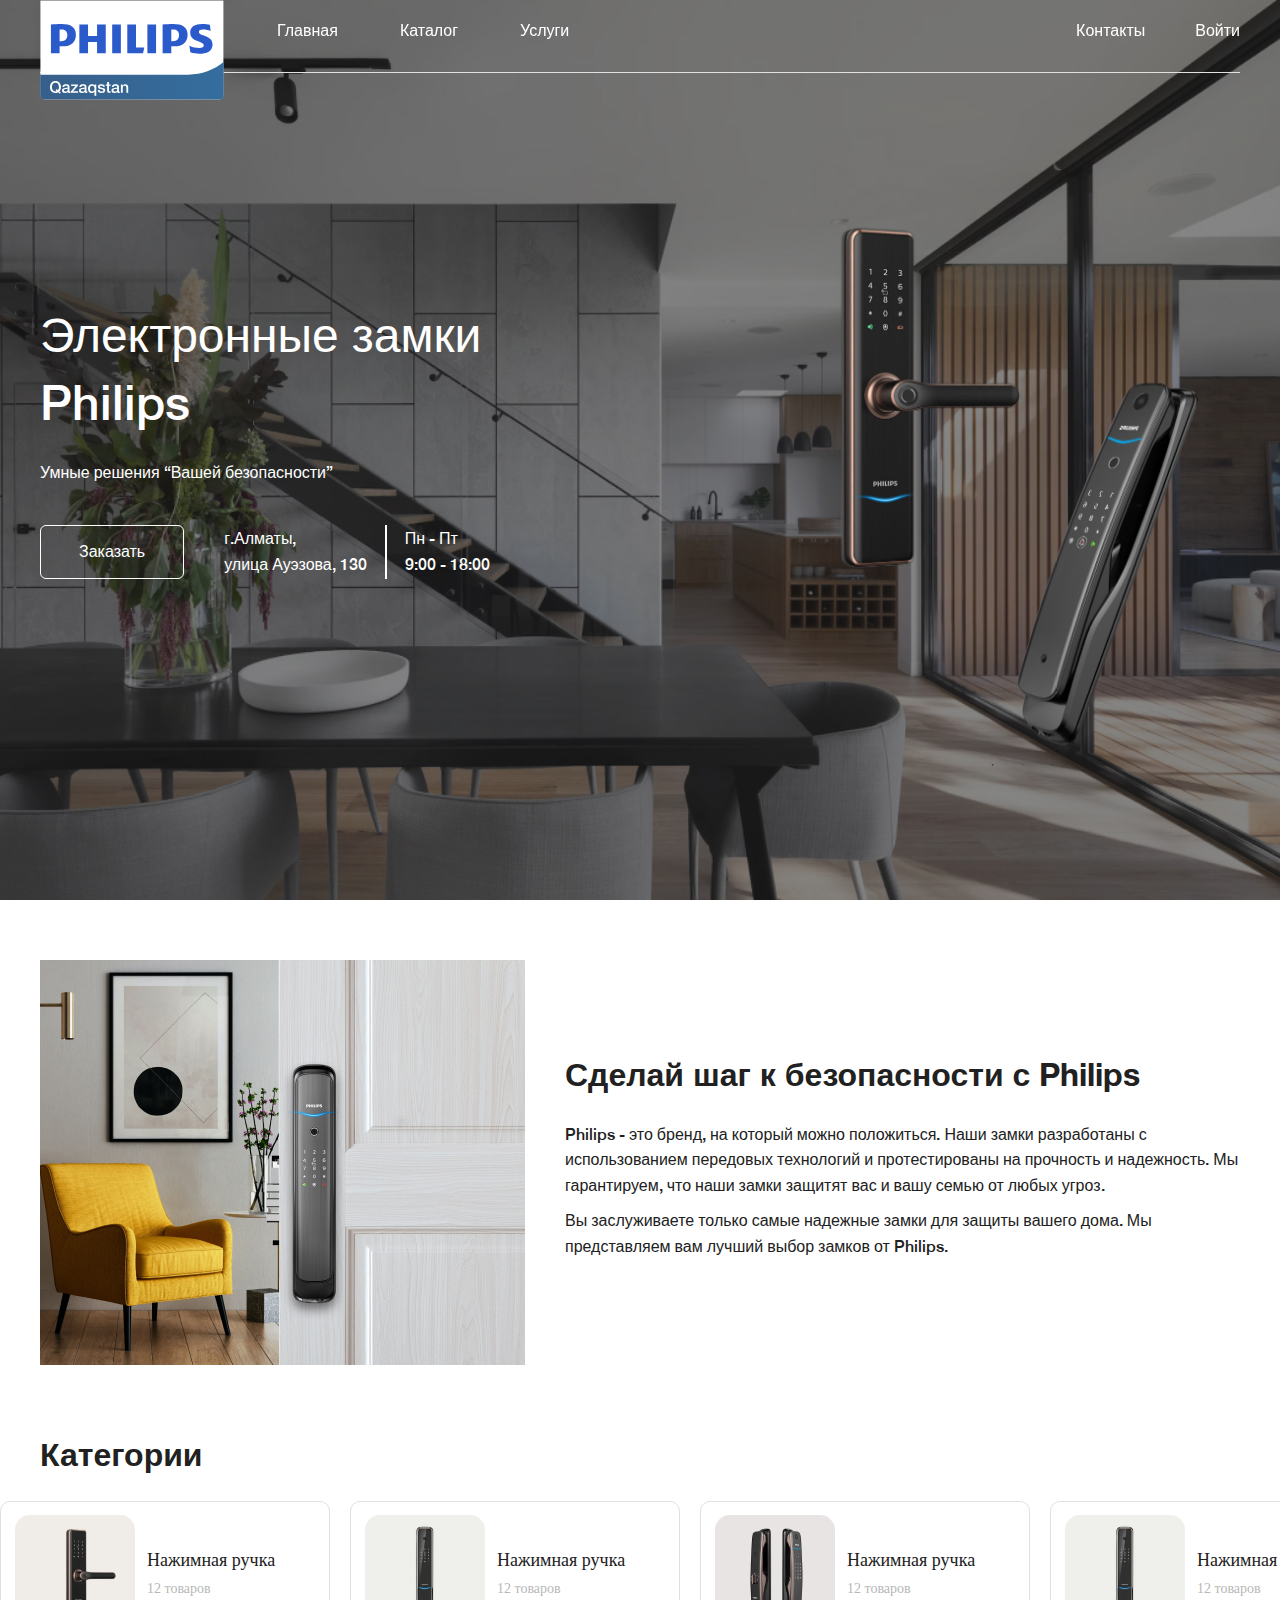
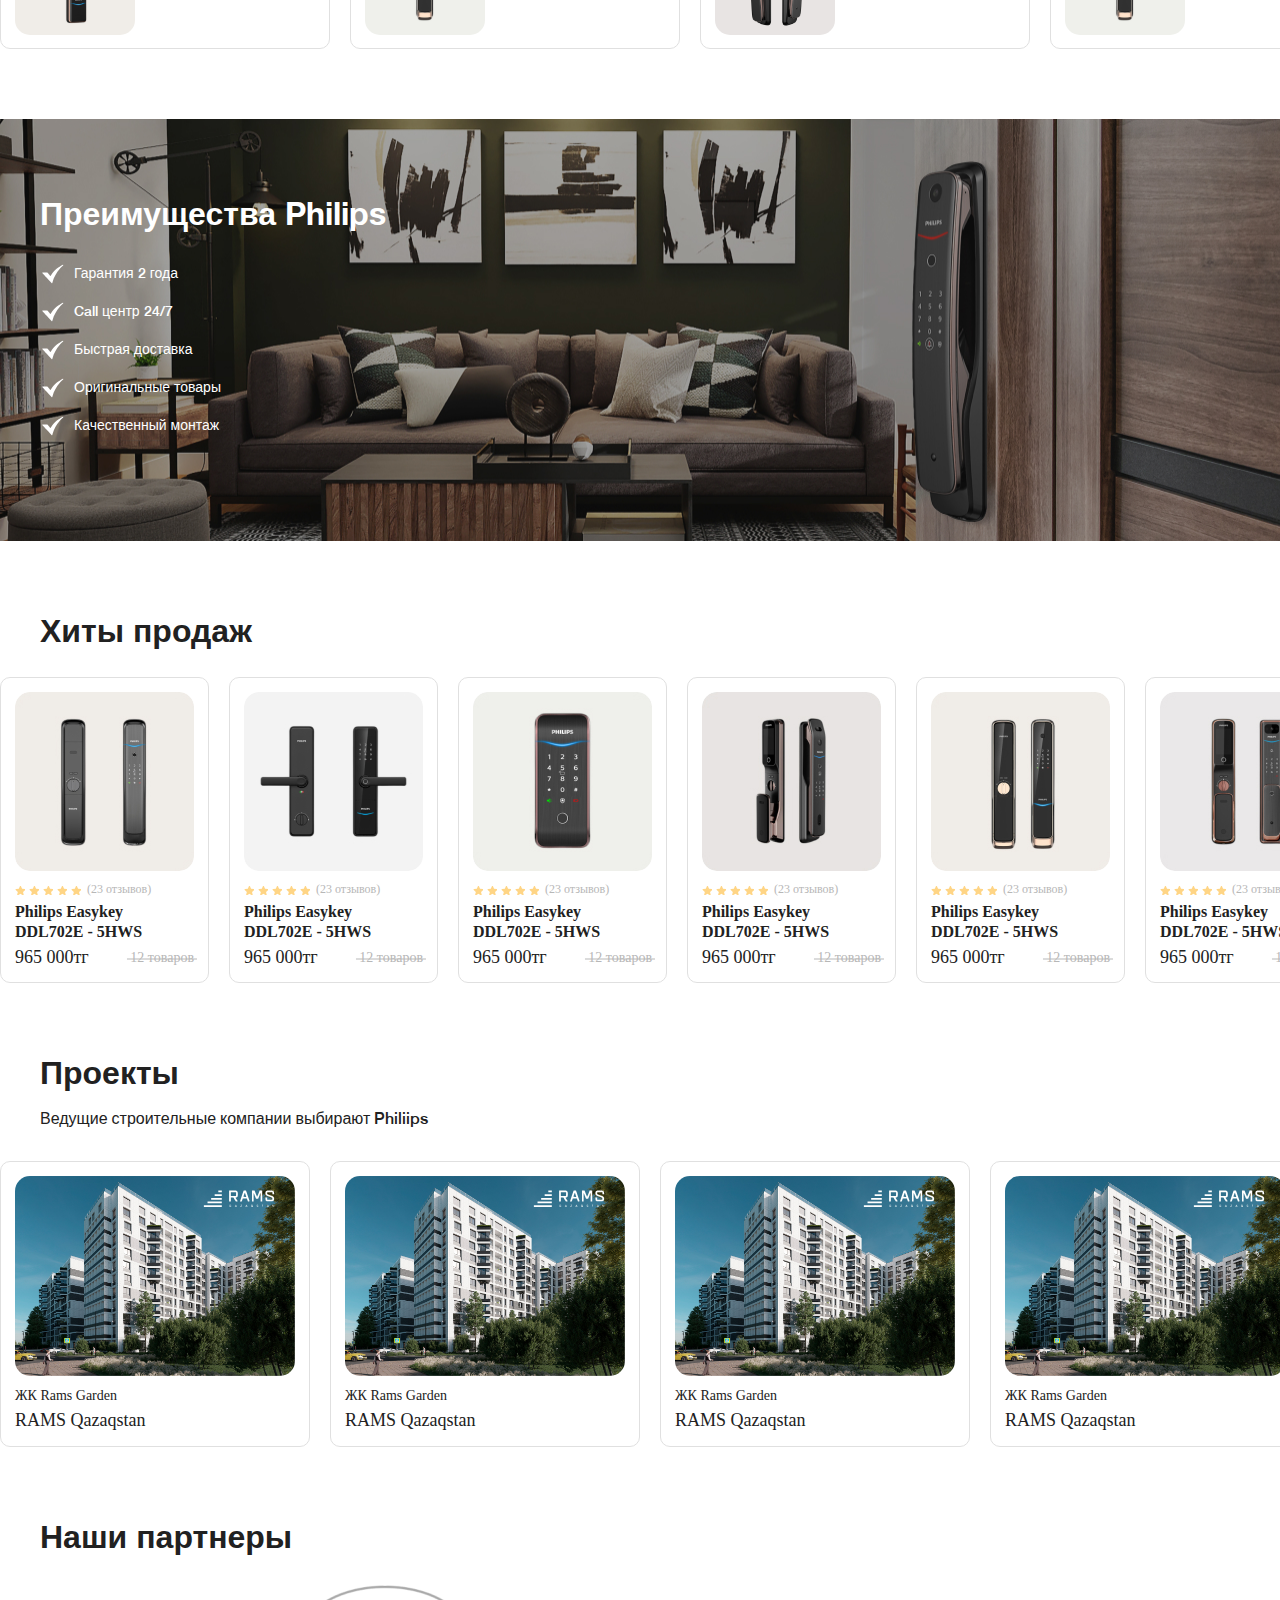
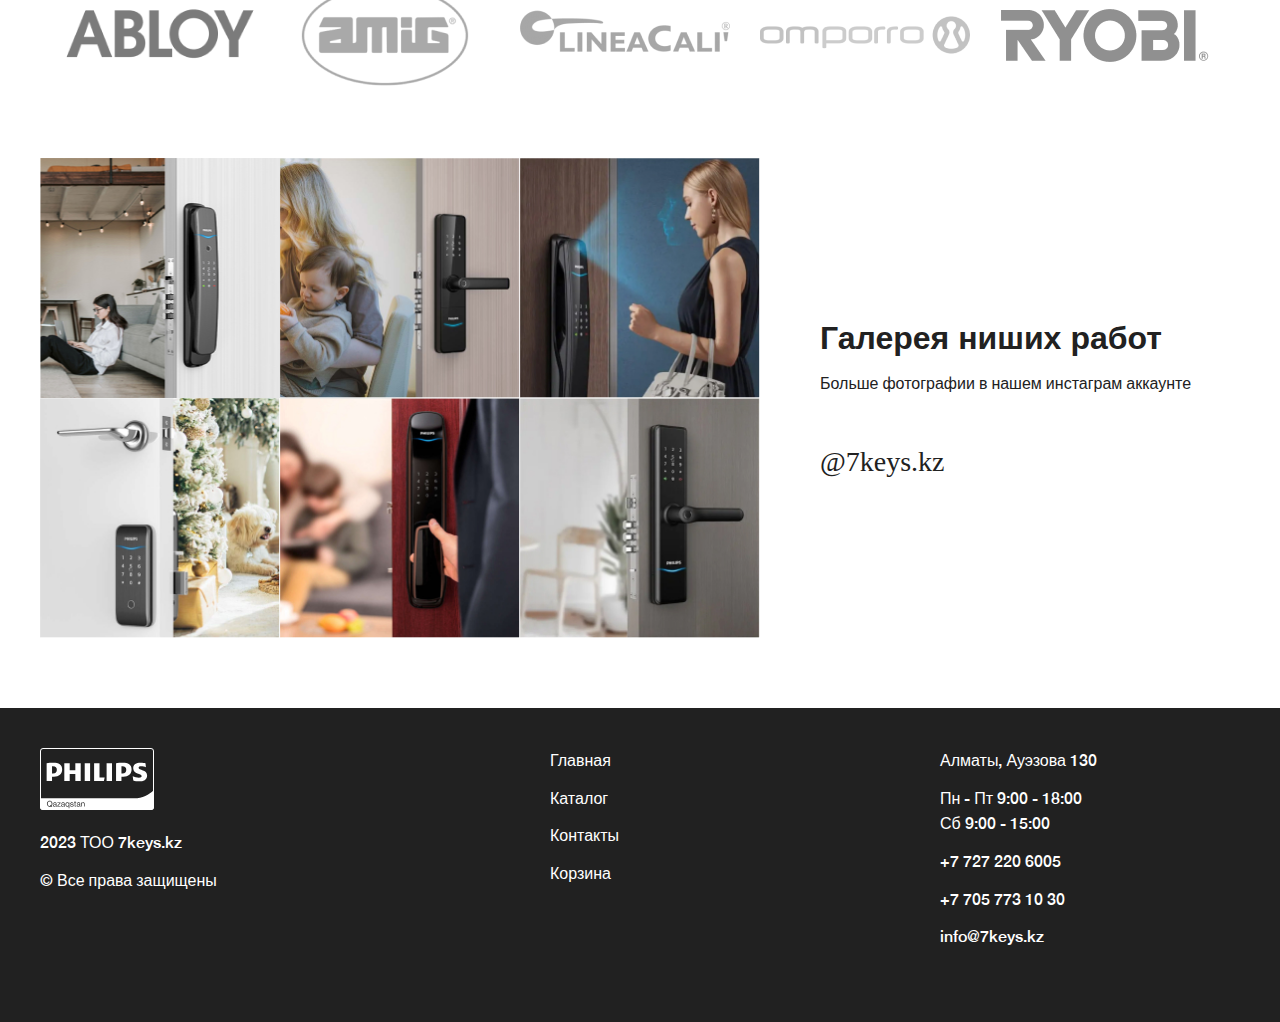
==== index.html @ f9598852 "change link to css" ====
<!DOCTYPE html>
<html lang="en">
<head>
  <meta charset="UTF-8">
  <meta http-equiv="X-UA-Compatible" content="IE=edge">
  <meta name="viewport" content="width=device-width, initial-scale=1.0">
  <link rel="stylesheet" href="./assets/css/index.min.css">
  <link rel="stylesheet" href="./assets/css/slick-theme.css">
  <link rel="stylesheet" href="./assets/css/slick.css">
  <title>Электронные замки Philips </title>
</head>
<body class="main">
  <header class="header header-main" style="position: fixed;">
    <div class="wrapper">
      <div class="header-inner">
        <div class="header-col">
          <a class="header-logo" href="#">
            <img src="./assets/images/logo.svg" alt="">
          </a>
          <a class="header-link line white" href="#">
            <p class="header-text">Главная</p>
          </a>
          <a class="header-link line white" href="./pages/uiLanding/catalog.html">
            <p class="header-text">Каталог</p>
          </a>
          <a class="header-link line white" href="./pages/uiLanding/services.html">
            <p class="header-text">Услуги</p>
          </a>
        </div>

        <div class="header-col">
          <a class="header-link line white" href="/pages/uiLanding/contacts.html">
            <p class="header-text">Контакты</p>
          </a>
          <a class="header-link line white" href="#">
            <p class="header-text">Войти</p>
          </a>
        </div>
      </div>
    </div>
  </header>


  <section class="intro">
    <div class="wrapper">
      <div class="intro-inner">
        <div class="intro-col">
          <h1 class="intro-title">Электронные замки <br> Philips</h1>
          <p class="intro-text">Умные решения “Вашей безопасности”</p>
  
          <div class="intro-bottom">
            <button class="intro-btn">Заказать</button>
            <div class="intro-contacts">
              <p class="intro-contacts-text">г.Алматы, <br> улица Ауэзова, 130</p>
              <div class="line"></div>
              <p class="intro-contacts-text">Пн - Пт <br> 9:00 - 18:00</p>
            </div>
          </div>
        </div>
        <div class="intro-preview" id="intro-locks">
          <img src="./assets/images/intro/intro-1.png" alt="">
          <img src="./assets/images/intro/intro-2.png" alt="">
          <img src="./assets/images/intro/intro-3.png" alt="">
        </div>
      </div>
    </div>
  </section>
  
  <section class="aboutUs">
    <div class="wrapper">
      <div class="aboutUs-inner">
        <img src="./assets/images/about-us.jpg" alt="">
        <div class="aboutUs-col">
          <h2 class="wrapper-title">Сделай шаг к безопасности с Philips</h2>

          <div class="aboutUs-texts">
            <p>
              Philips - это бренд, на который можно положиться. Наши замки разработаны с использованием передовых технологий и протестированы на прочность и надежность. Мы гарантируем, что наши замки защитят вас и вашу семью от любых угроз.
            </p>
            <p>
              Вы заслуживаете только самые надежные замки для защиты вашего дома. Мы представляем вам лучший выбор замков от Philips.
            </p>
          </div>
        </div>
      </div>
    </div>
  </section>

  <section class="categories">
    <div class="wrapper">
      <h2 class="wrapper-title">Категории</h2>
      <div class="slider-block">
        <a class="categories-item" href="#">
          <img class="categories-preview" src="./assets/images/category/category-1.jpg" alt="">
          <div>
            <h3 class="categories-title">Нажимная ручка</h3>
            <p class="categories-text">12 товаров</p>
          </div>
        </a>
        <a class="categories-item" href="#">
          <img class="categories-preview" src="./assets/images/category/category-2.jpg" alt="">
          <div>
            <h3 class="categories-title">Нажимная ручка</h3>
            <p class="categories-text">12 товаров</p>
          </div>
        </a>
        <a class="categories-item" href="#">
          <img class="categories-preview" src="./assets/images/category/category-3.jpg" alt="">
          <div>
            <h3 class="categories-title">Нажимная ручка</h3>
            <p class="categories-text">12 товаров</p>
          </div>
        </a>
        <a class="categories-item" href="#">
          <img class="categories-preview" src="./assets/images/category/category-4.jpg" alt="">
          <div>
            <h3 class="categories-title">Нажимная ручка</h3>
            <p class="categories-text">12 товаров</p>
          </div>
        </a>
      </div>
    </div>
  </section>

  <section class="advantages">
    <div class="wrapper">
      <div class="advantages-inner">
        <h2 class="wrapper-title">Преимущества Philips</h2>
        <div class="advantages-item">
          <svg><use xlink:href="./assets/images/sprite.svg#check"></use></svg>
          <div class="advantages-text">Гарантия 2 года</div>
        </div>
        <div class="advantages-item">
          <svg><use xlink:href="./assets/images/sprite.svg#check"></use></svg>
          <div class="advantages-text">Call центр 24/7</div>
        </div>
        <div class="advantages-item">
          <svg><use xlink:href="./assets/images/sprite.svg#check"></use></svg>
          <div class="advantages-text">Быстрая доставка</div>
        </div>
        <div class="advantages-item">
          <svg><use xlink:href="./assets/images/sprite.svg#check"></use></svg>
          <div class="advantages-text">Оригинальные товары</div>
        </div>
        <div class="advantages-item">
          <svg><use xlink:href="./assets/images/sprite.svg#check"></use></svg>
          <div class="advantages-text">Качественный монтаж</div>
        </div>
      </div>
    </div>
  </section>

  <section class="locks">
    <div class="wrapper">
      <h2 class="wrapper-title">Хиты продаж</h2>
      <div class="slider-block">
        <a class="locks-item" href="#">
          <div class="locks-preview">
            <img src="./assets/images/locks/locks-1.jpg" alt="">
          </div>
          <div>
            <div class="locks-rating">
              <div class="locks-stars">
                <svg><use xlink:href="./assets/images/sprite.svg#star"></use></svg>
                <svg><use xlink:href="./assets/images/sprite.svg#star"></use></svg>
                <svg><use xlink:href="./assets/images/sprite.svg#star"></use></svg>
                <svg><use xlink:href="./assets/images/sprite.svg#star"></use></svg>
                <svg><use xlink:href="./assets/images/sprite.svg#star"></use></svg>
              </div>
              <div class="locks-review">(23 отзывов)</div>
            </div>
            <h3 class="locks-title">Philips Easykey DDL702E - 5HWS</h3>
            <div class="locks-bottom">
              <h4 class="locks-price">965 000тг</h4>
              <p class="locks-oldPrice">12 товаров</p>
            </div>
          </div>
        </a>
        <a class="locks-item" href="#">
          <div class="locks-preview">
            <img src="./assets/images/locks/locks-2.jpg" alt="">
          </div>
          <div>
            <div class="locks-rating">
              <div class="locks-stars">
                <svg><use xlink:href="./assets/images/sprite.svg#star"></use></svg>
                <svg><use xlink:href="./assets/images/sprite.svg#star"></use></svg>
                <svg><use xlink:href="./assets/images/sprite.svg#star"></use></svg>
                <svg><use xlink:href="./assets/images/sprite.svg#star"></use></svg>
                <svg><use xlink:href="./assets/images/sprite.svg#star"></use></svg>
              </div>
              <div class="locks-review">(23 отзывов)</div>
            </div>
            <h3 class="locks-title">Philips Easykey DDL702E - 5HWS</h3>
            <div class="locks-bottom">
              <h4 class="locks-price">965 000тг</h4>
              <p class="locks-oldPrice">12 товаров</p>
            </div>
          </div>
        </a>
        <a class="locks-item" href="#">
          <div class="locks-preview">
            <img src="./assets/images/locks/locks-3.jpg" alt="">
          </div>
          <div>
            <div class="locks-rating">
              <div class="locks-stars">
                <svg><use xlink:href="./assets/images/sprite.svg#star"></use></svg>
                <svg><use xlink:href="./assets/images/sprite.svg#star"></use></svg>
                <svg><use xlink:href="./assets/images/sprite.svg#star"></use></svg>
                <svg><use xlink:href="./assets/images/sprite.svg#star"></use></svg>
                <svg><use xlink:href="./assets/images/sprite.svg#star"></use></svg>
              </div>
              <div class="locks-review">(23 отзывов)</div>
            </div>
            <h3 class="locks-title">Philips Easykey DDL702E - 5HWS</h3>
            <div class="locks-bottom">
              <h4 class="locks-price">965 000тг</h4>
              <p class="locks-oldPrice">12 товаров</p>
            </div>
          </div>
        </a>
        <a class="locks-item" href="#">
          <div class="locks-preview">
            <img src="./assets/images/locks/locks-4.jpg" alt="">
          </div>
          <div>
            <div class="locks-rating">
              <div class="locks-stars">
                <svg><use xlink:href="./assets/images/sprite.svg#star"></use></svg>
                <svg><use xlink:href="./assets/images/sprite.svg#star"></use></svg>
                <svg><use xlink:href="./assets/images/sprite.svg#star"></use></svg>
                <svg><use xlink:href="./assets/images/sprite.svg#star"></use></svg>
                <svg><use xlink:href="./assets/images/sprite.svg#star"></use></svg>
              </div>
              <div class="locks-review">(23 отзывов)</div>
            </div>
            <h3 class="locks-title">Philips Easykey DDL702E - 5HWS</h3>
            <div class="locks-bottom">
              <h4 class="locks-price">965 000тг</h4>
              <p class="locks-oldPrice">12 товаров</p>
            </div>
          </div>
        </a>
        <a class="locks-item" href="#">
          <div class="locks-preview">
            <img src="./assets/images/locks/locks-5.jpg" alt="">
          </div>
          <div>
            <div class="locks-rating">
              <div class="locks-stars">
                <svg><use xlink:href="./assets/images/sprite.svg#star"></use></svg>
                <svg><use xlink:href="./assets/images/sprite.svg#star"></use></svg>
                <svg><use xlink:href="./assets/images/sprite.svg#star"></use></svg>
                <svg><use xlink:href="./assets/images/sprite.svg#star"></use></svg>
                <svg><use xlink:href="./assets/images/sprite.svg#star"></use></svg>
              </div>
              <div class="locks-review">(23 отзывов)</div>
            </div>
            <h3 class="locks-title">Philips Easykey DDL702E - 5HWS</h3>
            <div class="locks-bottom">
              <h4 class="locks-price">965 000тг</h4>
              <p class="locks-oldPrice">12 товаров</p>
            </div>
          </div>
        </a>
        <a class="locks-item" href="#">
          <div class="locks-preview">
            <img src="./assets/images/locks/locks-6.jpg" alt="">
          </div>
          <div>
            <div class="locks-rating">
              <div class="locks-stars">
                <svg><use xlink:href="./assets/images/sprite.svg#star"></use></svg>
                <svg><use xlink:href="./assets/images/sprite.svg#star"></use></svg>
                <svg><use xlink:href="./assets/images/sprite.svg#star"></use></svg>
                <svg><use xlink:href="./assets/images/sprite.svg#star"></use></svg>
                <svg><use xlink:href="./assets/images/sprite.svg#star"></use></svg>
              </div>
              <div class="locks-review">(23 отзывов)</div>
            </div>
            <h3 class="locks-title">Philips Easykey DDL702E - 5HWS</h3>
            <div class="locks-bottom">
              <h4 class="locks-price">965 000тг</h4>
              <p class="locks-oldPrice">12 товаров</p>
            </div>
          </div>
        </a>
        <a class="locks-item" href="#">
          <div class="locks-preview">
            <img src="./assets/images/locks/locks-1.jpg" alt="">
          </div>
          <div>
            <div class="locks-rating">
              <div class="locks-stars">
                <svg><use xlink:href="./assets/images/sprite.svg#star"></use></svg>
                <svg><use xlink:href="./assets/images/sprite.svg#star"></use></svg>
                <svg><use xlink:href="./assets/images/sprite.svg#star"></use></svg>
                <svg><use xlink:href="./assets/images/sprite.svg#star"></use></svg>
                <svg><use xlink:href="./assets/images/sprite.svg#star"></use></svg>
              </div>
              <div class="locks-review">(23 отзывов)</div>
            </div>
            <h3 class="locks-title">Philips Easykey DDL702E - 5HWS</h3>
            <div class="locks-bottom">
              <h4 class="locks-price">965 000тг</h4>
              <p class="locks-oldPrice">12 товаров</p>
            </div>
          </div>
        </a>
        <a class="locks-item" href="#">
          <div class="locks-preview">
            <img src="./assets/images/locks/locks-2.jpg" alt="">
          </div>
          <div>
            <div class="locks-rating">
              <div class="locks-stars">
                <svg><use xlink:href="./assets/images/sprite.svg#star"></use></svg>
                <svg><use xlink:href="./assets/images/sprite.svg#star"></use></svg>
                <svg><use xlink:href="./assets/images/sprite.svg#star"></use></svg>
                <svg><use xlink:href="./assets/images/sprite.svg#star"></use></svg>
                <svg><use xlink:href="./assets/images/sprite.svg#star"></use></svg>
              </div>
              <div class="locks-review">(23 отзывов)</div>
            </div>
            <h3 class="locks-title">Philips Easykey DDL702E - 5HWS</h3>
            <div class="locks-bottom">
              <h4 class="locks-price">965 000тг</h4>
              <p class="locks-oldPrice">12 товаров</p>
            </div>
          </div>
        </a>
        <a class="locks-item" href="#">
          <div class="locks-preview">
            <img src="../../assets/images/locks/locks-3.jpg" alt="">
          </div>
          <div>
            <div class="locks-rating">
              <div class="locks-stars">
                <svg><use xlink:href="../../assets/images/sprite.svg#star"></use></svg>
                <svg><use xlink:href="../../assets/images/sprite.svg#star"></use></svg>
                <svg><use xlink:href="../../assets/images/sprite.svg#star"></use></svg>
                <svg><use xlink:href="../../assets/images/sprite.svg#star"></use></svg>
                <svg><use xlink:href="../../assets/images/sprite.svg#star"></use></svg>
              </div>
              <div class="locks-review">(23 отзывов)</div>
            </div>
            <h3 class="locks-title">Philips Easykey DDL702E - 5HWS</h3>
            <div class="locks-bottom">
              <h4 class="locks-price">965 000тг</h4>
              <p class="locks-oldPrice">12 товаров</p>
            </div>
          </div>
        </a>
        <a class="locks-item" href="#">
          <div class="locks-preview">
            <img src="../../assets/images/locks/locks-4.jpg" alt="">
          </div>
          <div>
            <div class="locks-rating">
              <div class="locks-stars">
                <svg><use xlink:href="../../assets/images/sprite.svg#star"></use></svg>
                <svg><use xlink:href="../../assets/images/sprite.svg#star"></use></svg>
                <svg><use xlink:href="../../assets/images/sprite.svg#star"></use></svg>
                <svg><use xlink:href="../../assets/images/sprite.svg#star"></use></svg>
                <svg><use xlink:href="../../assets/images/sprite.svg#star"></use></svg>
              </div>
              <div class="locks-review">(23 отзывов)</div>
            </div>
            <h3 class="locks-title">Philips Easykey DDL702E - 5HWS</h3>
            <div class="locks-bottom">
              <h4 class="locks-price">965 000тг</h4>
              <p class="locks-oldPrice">12 товаров</p>
            </div>
          </div>
        </a>
        <a class="locks-item" href="#">
          <div class="locks-preview">
            <img src="../../assets/images/locks/locks-5.jpg" alt="">
          </div>
          <div>
            <div class="locks-rating">
              <div class="locks-stars">
                <svg><use xlink:href="../../assets/images/sprite.svg#star"></use></svg>
                <svg><use xlink:href="../../assets/images/sprite.svg#star"></use></svg>
                <svg><use xlink:href="../../assets/images/sprite.svg#star"></use></svg>
                <svg><use xlink:href="../../assets/images/sprite.svg#star"></use></svg>
                <svg><use xlink:href="../../assets/images/sprite.svg#star"></use></svg>
              </div>
              <div class="locks-review">(23 отзывов)</div>
            </div>
            <h3 class="locks-title">Philips Easykey DDL702E - 5HWS</h3>
            <div class="locks-bottom">
              <h4 class="locks-price">965 000тг</h4>
              <p class="locks-oldPrice">12 товаров</p>
            </div>
          </div>
        </a>
        <a class="locks-item" href="#">
          <div class="locks-preview">
            <img src="../../assets/images/locks/locks-6.jpg" alt="">
          </div>
          <div>
            <div class="locks-rating">
              <div class="locks-stars">
                <svg><use xlink:href="../../assets/images/sprite.svg#star"></use></svg>
                <svg><use xlink:href="../../assets/images/sprite.svg#star"></use></svg>
                <svg><use xlink:href="../../assets/images/sprite.svg#star"></use></svg>
                <svg><use xlink:href="../../assets/images/sprite.svg#star"></use></svg>
                <svg><use xlink:href="../../assets/images/sprite.svg#star"></use></svg>
              </div>
              <div class="locks-review">(23 отзывов)</div>
            </div>
            <h3 class="locks-title">Philips Easykey DDL702E - 5HWS</h3>
            <div class="locks-bottom">
              <h4 class="locks-price">965 000тг</h4>
              <p class="locks-oldPrice">12 товаров</p>
            </div>
          </div>
        </a>
      </div>
    </div>
  </section>


  <section class="projects">
    <div class="wrapper">
      <div class="wrapper-header-withSb">
        <h2 class="wrapper-title">Проекты</h2>
        <p class="wrapper-subtitle">Ведущие строительные компании выбирают Philiips</p>
      </div>
      <div class="slider-block">
        <a class="projects-item" href="#">
          <div class="projects-preview">
            <img src="../../assets/images/rams-bg.jpg" alt="">
            <img class="logo" src="../../assets/images/rams-logo.svg" alt="">
          </div>
          <div class="projects-bottom">
            <h4 class="projects-subtitle">ЖК Rams Garden</h4>
            <h3 class="projects-title">RAMS Qazaqstan</h3>
          </div>
        </a>
        <a class="projects-item" href="#">
          <div class="projects-preview">
            <img src="../../assets/images/rams-bg.jpg" alt="">
            <img class="logo" src="../../assets/images/rams-logo.svg" alt="">
          </div>
          <div class="projects-bottom">
            <h4 class="projects-subtitle">ЖК Rams Garden</h4>
            <h3 class="projects-title">RAMS Qazaqstan</h3>
          </div>
        </a>
        <a class="projects-item" href="#">
          <div class="projects-preview">
            <img src="../../assets/images/rams-bg.jpg" alt="">
            <img class="logo" src="../../assets/images/rams-logo.svg" alt="">
          </div>
          <div class="projects-bottom">
            <h4 class="projects-subtitle">ЖК Rams Garden</h4>
            <h3 class="projects-title">RAMS Qazaqstan</h3>
          </div>
        </a>
        <a class="projects-item" href="#">
          <div class="projects-preview">
            <img src="../../assets/images/rams-bg.jpg" alt="">
            <img class="logo" src="../../assets/images/rams-logo.svg" alt="">
          </div>
          <div class="projects-bottom">
            <h4 class="projects-subtitle">ЖК Rams Garden</h4>
            <h3 class="projects-title">RAMS Qazaqstan</h3>
          </div>
        </a>
        <a class="projects-item" href="#">
          <div class="projects-preview">
            <img src="../../assets/images/rams-bg.jpg" alt="">
            <img class="logo" src="../../assets/images/rams-logo.svg" alt="">
          </div>
          <div class="projects-bottom">
            <h4 class="projects-subtitle">ЖК Rams Garden</h4>
            <h3 class="projects-title">RAMS Qazaqstan</h3>
          </div>
        </a>
        <a class="projects-item" href="#">
          <div class="projects-preview">
            <img src="../../assets/images/rams-bg.jpg" alt="">
            <img class="logo" src="../../assets/images/rams-logo.svg" alt="">
          </div>
          <div class="projects-bottom">
            <h4 class="projects-subtitle">ЖК Rams Garden</h4>
            <h3 class="projects-title">RAMS Qazaqstan</h3>
          </div>
        </a>
      </div>
    </div>
  </section>

  <section class="partners">
    <div class="wrapper">
      <h2 class="wrapper-title">Наши партнеры</h2>
      <div class="partners-inner" id="partners">
        <a class="partners-item" href="#" target="_blank">
          <img src="../../assets/images/partners/partner-1.png" alt="">
        </a>
        <a class="partners-item" href="#" target="_blank">
          <img src="../../assets/images/partners/partner-2.png" alt="">
        </a>
        <a class="partners-item" href="#" target="_blank">
          <img src="../../assets/images/partners/partner-3.png" alt="">
        </a>
        <a class="partners-item" href="#" target="_blank">
          <img src="../../assets/images/partners/partner-4.png" alt="">
        </a>
        <a class="partners-item" href="#" target="_blank">
          <img src="../../assets/images/partners/partner-5.png" alt="">
        </a>
        <a class="partners-item" href="#" target="_blank">
          <img src="../../assets/images/partners/partner-6.png" alt="">
        </a>
        <a class="partners-item" href="#" target="_blank">
          <img src="../../assets/images/partners/partner-7.png" alt="">
        </a>
      </div>
    </div>
  </section>


  <section class="gallery">
    <div class="wrapper">
      <div class="gallery-inner">
        <div class="gallery-photos">
          <div class="gallery-photo" style="background-image: url(../../assets/images/gallery/gallery-1.jpg);"></div>
          <div class="gallery-photo" style="background-image: url(../../assets/images/gallery/gallery-2.jpg);"></div>
          <div class="gallery-photo" style="background-image: url(../../assets/images/gallery/gallery-3.jpg);"></div>
          <div class="gallery-photo" style="background-image: url(../../assets/images/gallery/gallery-4.jpg);"></div>
          <div class="gallery-photo" style="background-image: url(../../assets/images/gallery/gallery-5.jpg);"></div>
          <div class="gallery-photo" style="background-image: url(../../assets/images/gallery/gallery-6.jpg);"></div>
        </div>

        <div class="gallery-col">
          <h2 class="wrapper-title">Галерея ниших работ</h2>
          <p>Больше фотографии в нашем инстаграм аккаунте</p>
  
          <a class="gallery-link" href="#">@7keys.kz</a>
        </div>
      </div>
    </div>
  </section>

  <footer class="footer">
    <div class="wrapper">
      <div class="footer-inner">
        <div class="footer-col">
          <a class="footer-logo" href="#">
            <svg><use xlink:href="../../assets/images/sprite.svg#logo-white"></use></svg>
          </a>
          <p class="footer-text">2023 ТОО 7keys.kz</p>
          <p class="footer-text">© Все права защищены</p>
        </div>
        <div class="footer-col">
          <a class="footer-link line white" href="#">
            <p class="footer-text">Главная</p>
          </a>
          <a class="footer-link line white" href="#">
            <p class="footer-text">Каталог</p>
          </a>
          <a class="footer-link line white" href="#">
            <p class="footer-text">Контакты</p>
          </a>
          <a class="footer-link line white" href="#">
            <p class="footer-text">Корзина</p>
          </a>
        </div>
        <div class="footer-col">
          <p class="footer-text">Алматы, Ауэзова 130</p>
          <p class="footer-text">Пн - Пт 9:00 - 18:00 <br> Сб 9:00 - 15:00</p>
          <a class="footer-link line white" href="#">
            <p class="footer-text">+7 727 220 6005</p>
          </a>
          <a class="footer-link line white" href="#">
            <p class="footer-text">+7 705 773 10 30</p>
          </a>
          <a class="footer-link line white" href="#">
            <p class="footer-text">info@7keys.kz</p>
          </a>
        </div>
      </div>
    </div>
  </footer>
  
  <div class="modal">
    <div class="wrapper">
      <div class="modal-inner">
        <button class="modal-exit">
          <svg><use xlink:href="./assets/images/sprite.svg#x"></use></svg>
        </button>
        <div class="modal-arrows">
          <button class="modal-arrow left">
            <svg><use xlink:href="./assets/images/sprite.svg#arrow-with-circle-right"></use></svg>
          </button>
          <button class="modal-arrow right">
            <svg><use xlink:href="./assets/images/sprite.svg#arrow-with-circle-right"></use></svg>
          </button>
        </div>
        <p class="modal-count">1/134</p>

        <div class="review-photos">
          <img src="./assets/images/review-test/review-1.jpg" alt="">
          <img src="./assets/images/review-test/review-2.jpg" alt="">
          <img src="./assets/images/review-test/review-3.jpg" alt="">
        </div>

        <div class="review-authorBlock">
          <div class="review-author">
            <img class="review-author-avatar" src="https://i.pinimg.com/564x/34/63/10/3463105cd1a2e7b82bc880815641ca35.jpg" />
            <h3 class="review-author-name">Lorem Ipsum</h3>
          </div>

          <div class="review-rating">
            <div class="review-rating-stars">
              <svg><use xlink:href="./assets/images/sprite.svg#star"></use></svg>
              <svg><use xlink:href="./assets/images/sprite.svg#star"></use></svg>
              <svg><use xlink:href="./assets/images/sprite.svg#star"></use></svg>
              <svg><use xlink:href="./assets/images/sprite.svg#star"></use></svg>
              <svg><use xlink:href="./assets/images/sprite.svg#star"></use></svg>
            </div>
            <div class="review-rating-count">(23 отзывов)</div>
          </div>
        </div>

        <p class="review-comment">Lorem Ipsum is simply dummy text of the printing and typesetting industry. Lorem Ipsum has been the industry's standard dummy text ever since the 1500s, when an unknown printer took a galley of type and scrambled it to make a type specimen book. It has survived not only five centuries, but also the leap into electronic typesetting, remaining essentially unchanged.</p>
      </div>
    </div>
  </div>

  <!-- JS -->
  <script src="./assets/js/jquery.min.js"></script>
  <script src="./assets/js/slick.min.js"></script>
  <script src="./assets/js/dropdown.js"></script>
  <script src="./assets/js/header.js"></script>
  <script src="./assets/js/slides.js"></script>

</body>
</html>
---- assets/css/index.min.css ----
@import '../fonts/HelveticaNeue/stylesheet.css';
@import '../fonts/Roboto/stylesheet.css';
body {
  font-family: "HelveticaNeue", sans-serif;
  font-size: 14px;
  color: #070917;
  background-color: #fff;
  padding: 0;
  margin: 0;
  overflow-y: overlay;
  overflow-x: hidden;
}
body.no-scroll {
  overflow: hidden;
}

#app {
  min-height: 100vh;
  overflow-x: hidden;
  display: flex;
  flex-direction: column;
  justify-content: space-between;
}

*,
*:hover,
*:after {
  box-sizing: border-box;
  font-family: "HelveticaNeue", sans-serif;
}

h1, h2, h3, h4, h5, h6, p, li, div, span {
  cursor: default;
}

h1, h2, h3, h4, h5, h6 {
  margin: 0;
  font-family: "HelveticaNeue", sans-serif;
  font-weight: 900;
}

p {
  color: #212121;
  font-size: 16px;
  line-height: 1.6;
  margin: 0;
}

ul {
  display: block;
  list-style-type: disc;
  padding-left: 24px;
  margin: 0;
}
ul li {
  color: #212121;
  font-size: 16px;
  line-height: 1.6;
  margin-bottom: 0 !important;
}

a,
input,
button {
  font-family: "HelveticaNeue", sans-serif;
  text-decoration: none;
  border: 0;
  margin: 0;
  padding: 0;
  cursor: pointer;
}
a *,
input *,
button * {
  cursor: pointer !important;
}

a button {
  pointer-events: none;
}

input {
  cursor: text;
}

textarea:focus,
input:focus,
button:focus {
  outline: none;
}

button {
  font-weight: 500;
  font-size: 14px;
  background-color: transparent;
}

a {
  color: #070917;
  font-weight: 500;
  font-size: 14px;
}

img,
.img {
  display: block;
  max-width: 100%;
  height: auto;
}

/* -----VARIABLES----- */
.bg-cover {
  overflow: hidden;
}
.bg-cover img {
  height: 100%;
  width: 100%;
}

.wrapper {
  width: 100%;
  max-width: 1280px;
  padding: 0 40px;
  margin: 0 auto;
}
.wrapper.block {
  margin: 60px 0 70px;
}
.wrapper-title {
  font-weight: 700;
  font-size: 32px;
  line-height: 1.2;
  margin-bottom: 28px;
  color: #212121;
}
.wrapper-header-withSb {
  margin-bottom: 30px;
}
.wrapper-header-withSb .wrapper-title {
  margin-bottom: 14px;
}

.header {
  width: 100%;
  top: 0px;
  z-index: 999;
  background-color: transparent;
  box-shadow: 0px 2px 10px rgba(0, 0, 0, 0);
  margin-bottom: 40px;
  transition: all 0.3s linear;
}
.header.big .header-logo {
  width: 175px;
}
.header.big .header-logo img {
  height: 100px;
  width: 185px;
}
.header.fixed {
  background-color: white;
  box-shadow: 0px 2px 10px rgba(0, 0, 0, 0.1);
}
.header.fixed .header-text {
  color: #212121;
}
.header-main .header-text {
  color: white;
}
.header-inner {
  display: flex;
  justify-content: space-between;
  align-items: center;
  padding: 0 0 10px;
  border-bottom: 1px solid #E1E1E1;
}
.header-col {
  display: flex;
  align-items: center;
  grid-gap: 50px;
}
.header-col:first-of-type {
  grid-gap: 62px;
}
.header-logo {
  display: block;
  height: 62px;
  width: 114px;
  box-shadow: 0px 2px 10px rgba(0, 0, 0, 0.08);
  position: relative;
  transition: all 0.4s linear;
}
.header-logo img {
  height: 100%;
  width: 100%;
  max-width: 2000px !important;
  position: absolute;
  left: 0;
  top: 0;
  transition: all 0.4s linear;
}
.header-text {
  font-weight: 500;
  margin-bottom: 0;
}

.footer {
  margin-top: 70px;
  padding: 40px 0 60px;
  background-color: #212121;
}
.footer-inner {
  display: grid;
  grid-template-columns: 40% 30% 25%;
  justify-content: space-between;
}
.footer-col {
  display: flex;
  flex-direction: column;
}
.footer-logo {
  display: block;
  height: 62px;
  width: 114px;
  margin-bottom: 20px;
}
.footer-text {
  color: white;
  margin-bottom: 12px;
}
.footer-link {
  display: inline-block;
  color: white;
  margin-bottom: 12px;
}
.footer-link .footer-text {
  margin-bottom: 0;
}

.nav {
  display: flex;
  grid-gap: 95px;
}
.nav-link {
  min-width: 50px;
  height: 80px;
  display: inline-flex;
  align-items: center;
  justify-content: center;
  position: relative;
}
.nav-link::after {
  content: "";
  display: block;
  width: 100%;
  height: 3px;
  position: absolute;
  left: 0;
  bottom: 0;
  opacity: 0;
  background-color: #4094F7;
  transition: all 0.4s ease-in-out;
}
.nav-link:hover span {
  color: #4094F7;
}
.nav-link:hover::after {
  opacity: 1;
  background-color: rgba(64, 148, 247, 0.3);
}
.nav-link:hover svg {
  fill: #4094F7 !important;
}
.nav-link.active span {
  font-weight: 500;
  color: #212121;
}
.nav-link.active::after {
  opacity: 1;
  background-color: #4094F7 !important;
}
.nav-link span {
  font-weight: 400;
  font-size: 18px;
  color: #575F76;
  transition: all 0.3s ease-in-out;
}

.form-inputs {
  display: flex;
  flex-direction: column;
  grid-gap: 25px;
  margin-bottom: 40px;
}
.form-item {
  display: flex;
  flex-direction: column;
  grid-gap: 10px;
}
.form-label {
  font-weight: 400;
  font-size: 16px;
}
.form-label span {
  color: #F95050;
}
.form-checkboxlist {
  display: inline-flex;
  grid-gap: 15px;
}
.form-itemsCount {
  color: #B7B7B7;
  font-weight: 400;
  font-size: 16px;
}
.form-footer {
  display: flex;
  grid-gap: 25px;
}

input,
textarea {
  width: 100%;
  color: #212121;
  font-weight: 400;
  font-size: 16px;
  line-height: 1.2;
  width: 100%;
  padding: 14px 12px;
  border: 1.2px solid #ADADAD;
  border-radius: 3px;
}
input::-moz-placeholder, textarea::-moz-placeholder {
  color: #B7B7B7;
  font-weight: 400;
  font-size: 16px;
}
input::placeholder,
textarea::placeholder {
  color: #B7B7B7;
  font-weight: 400;
  font-size: 16px;
}

textarea {
  min-height: 135px;
}

.inputCheckbox {
  display: flex;
  align-items: center;
  grid-gap: 15px;
}
.inputCheckbox input[type=checkbox], .inputCheckbox input[type=radio] {
  display: block;
  height: 28px;
  width: 28px;
  cursor: pointer;
  border: 1px solid #EAEAEA;
  box-shadow: none;
}
.inputCheckbox label {
  font-weight: 400;
  font-size: 16px;
  color: #212121;
  cursor: pointer;
}

.inputDropFile {
  max-width: 875px;
}
.inputDropFile input[type=file] {
  opacity: 0;
  visibility: hidden;
  position: absolute;
}
.inputDropFile .drop-file {
  height: 135px;
  display: flex;
  align-items: center;
  justify-content: center;
  padding: 0 100px;
  margin-bottom: 5px;
  border-radius: 10px;
  border: 1px solid #EAEAEA;
}
.inputDropFile .drop-file p.text {
  font-weight: 400;
  font-size: 16px;
  line-height: 1.4;
  text-align: center;
  color: rgba(64, 148, 247, 0.3);
}
.inputDropFile label {
  display: inline-flex;
  align-items: center;
  grid-gap: 10px;
  padding: 7px 20px;
  background: rgba(64, 148, 247, 0.1);
  border-radius: 10px;
}
.inputDropFile label svg {
  display: block;
  height: 28px;
  width: 28px;
  fill: transparent;
}
.inputDropFile label p.text {
  font-weight: 400;
  font-size: 16px;
  line-height: 1.2;
  color: #4094F7;
}

.modal {
  width: 100%;
  height: 100vh;
  position: fixed;
  left: 0;
  top: 0;
  z-index: 200;
  padding: 200px 0 100px;
  overflow-y: auto;
  overflow-x: hidden;
  visibility: hidden;
  opacity: 0;
  background-color: rgba(33, 33, 33, 0);
  transition: background-color 0.1s ease-in-out, opacity 0.3s ease-in-out;
}
.modal.full-horizontal .modal-inner {
  padding-top: 80px;
}
.modal.full-horizontal .modal-card {
  max-width: 100%;
}
.modal.small .modal-card {
  max-width: 600px;
}
.modal.show {
  opacity: 1;
  visibility: visible;
  background-color: rgba(33, 33, 33, 0.5);
}
.modal.show .modal-card {
  left: 0;
  top: 0;
}
.modal .wrapper {
  display: flex;
  justify-content: center;
}
.modal-inner {
  width: 100%;
  max-width: 800px;
  padding: 24px;
  border-radius: 10px;
  background-color: white;
  position: relative;
}
.modal-exit {
  position: absolute;
  right: -25px;
  top: -40px;
  z-index: 2;
}
.modal-exit svg {
  display: block;
  height: 32px;
  width: 32px;
  fill: #B7B7B7;
  transition: all 0.3s ease-in-out;
}
.modal-exit:hover svg {
  fill: #212121;
}
.modal-arrows {
  width: calc(100% + 120px);
  display: flex;
  justify-content: space-between;
  position: absolute;
  top: 50%;
  left: 50%;
  z-index: 2;
  transform: translate3d(-50%, -50%, 0);
}
.modal-arrow {
  display: block;
  height: 38px;
  width: 38px;
}
.modal-arrow.left {
  transform: rotate(-180deg);
}
.modal-count {
  font-family: "Helvetica Neue";
  color: #FFFFFF;
  position: absolute;
  bottom: -28px;
  right: 0;
}

button.filled, button.outlined {
  font-weight: 400;
  font-size: 16px;
  text-align: center;
  padding: 14px 30px;
  border-radius: 6px;
  transition: all 0.3s ease-in-out;
}
button.filled.small, button.outlined.small {
  min-width: 60px;
  padding: 9px 20px 10px;
  border-radius: 30px;
}
button.filled.small.gray, button.outlined.small.gray {
  color: #B7B7B7;
}
button.filled .text, button.outlined .text {
  font-weight: 400;
  font-size: 16px;
}
button.filled {
  color: white;
  font-weight: 500;
  background-color: #4094F7;
}
button.filled .text {
  color: white;
  font-weight: 500;
}
button.filled.green {
  background-color: #3BC963;
}
button.filled.green:hover {
  background-color: #34bc5a;
}
button.filled.gray {
  color: #575F76;
  background-color: rgba(215, 216, 225, 0.5);
}
button.filled.gray:hover {
  background-color: rgba(183, 183, 183, 0.3);
}
button.filled.gray.small {
  color: #B7B7B7;
  border-radius: 5px;
}
button.outlined {
  color: #575F76;
  border: 1px solid rgba(215, 216, 225, 0.5);
}
button.outlined:hover {
  background-color: rgba(106, 75, 255, 0.1);
}
button.outlined.dark {
  border-color: #212121;
}
button.outlined.small.active {
  color: white;
  background-color: #4094F7;
}
button.have-icon {
  min-width: 50px;
  padding: 0;
  display: flex;
  justify-content: center;
  align-items: center;
}
button.have-icon svg {
  display: block;
  height: 24px;
  width: 24px;
}
button.like {
  height: 50px;
  width: 50px;
  display: flex;
  align-items: center;
  justify-content: center;
  border: 1px solid #3BC963;
  border-radius: 6px;
}
button.like svg {
  display: block;
  height: 24px;
  width: 24px;
  fill: transparent;
  stroke: #3BC963;
  transition: fill 0.3s ease-in-out;
}
button.like.liked svg {
  fill: #3BC963;
}

.dropdown {
  height: 50px;
  width: 100%;
  min-width: 310px;
  max-width: 480px;
  border-radius: 10px;
  background: white;
  position: relative;
}
.dropdown::before {
  content: "";
  width: 24px;
  height: 24px;
  position: absolute;
  right: 12px;
  top: 24px;
  z-index: 2;
  transform: translateY(-50%);
  background-image: url([data-uri]);
  pointer-events: none;
  transition: all 0.6s ease-in-out;
}
.dropdown input {
  width: 100%;
  height: 100%;
  padding: 12px 13px;
  font-weight: 400;
  font-size: 16px;
  cursor: pointer;
  outline: none;
  position: absolute;
  top: 0;
  left: 0;
  -webkit-user-select: none;
     -moz-user-select: none;
          user-select: none;
  border-radius: 10px;
  border: 1px solid rgba(215, 216, 225, 0.5);
}
.dropdown input::-moz-placeholder {
  font-weight: 400;
  font-size: 16px;
  color: #B7B7B7;
}
.dropdown input::placeholder {
  font-weight: 400;
  font-size: 16px;
  color: #B7B7B7;
}
.dropdown .options {
  width: 100%;
  max-height: 400px;
  cursor: pointer;
  overflow-y: auto;
  visibility: hidden;
  opacity: 0;
  padding: 8px;
  position: absolute;
  top: 60px;
  z-index: 2;
  transition: all 0.7s ease;
  transform: translateY(-50px);
  background: white;
  background: rgba(255, 255, 255, 0.9);
  border-radius: 10px;
  box-shadow: 0 10px 25px rgba(124, 130, 141, 0.2);
  backdrop-filter: blur(4.5px);
  -webkit-backdrop-filter: blur(4.5px);
  border: 1px solid rgba(255, 255, 255, 0.18);
}
.dropdown .options .option {
  cursor: pointer;
  color: #575F76;
  padding: 10px;
  border-radius: 10px;
  transition: all 0.2s ease;
}
.dropdown .options .option:not(:last-of-type) {
  margin-bottom: 8px;
}
.dropdown .options .option:hover {
  color: white;
  background: rgba(106, 75, 255, 0.5);
}
.dropdown.opened .options {
  opacity: 1;
  visibility: visible;
  transform: translateY(0);
}
.dropdown.opened::before {
  top: 12px;
  transform: rotateX(180deg);
}

.line {
  display: block;
  width: -moz-fit-content;
  width: fit-content;
  position: relative;
}
.line::after {
  content: "";
  display: block;
  height: 0;
  width: 80%;
  position: absolute;
  top: 100%;
  left: 50%;
  transform: translateX(-50%);
  opacity: 0;
  border-bottom: 1.6px solid #212121;
  transition: all 0.3s ease-in-out;
}
.line:hover::after {
  opacity: 1;
  width: 100%;
}
.line.white::after {
  border-color: white;
}

.slider-block {
  display: flex;
  overflow-x: auto;
  grid-gap: 20px;
  margin: 0 -40px;
}

.main section {
  margin: 60px 0 70px;
}

.intro {
  background: url("../images/intro/intro-bg.jpg") center no-repeat;
  background-size: cover;
  margin: 0px !important;
}
.intro-inner {
  min-height: 600px;
  height: 100vh;
  padding-top: 80px;
  display: flex;
  align-items: center;
  justify-content: space-between;
}
.intro-title {
  font-weight: 500;
  font-size: 48px;
  line-height: 1.4;
  color: white;
  margin-bottom: 24px;
}
.intro-text {
  color: white;
  margin-bottom: 40px;
}
.intro-bottom {
  display: flex;
  grid-gap: 40px;
  margin-bottom: 100px;
}
.intro-btn {
  padding: 16px 38px;
  border: 1.4px solid white;
  border-radius: 6px;
  font-weight: 500;
  font-size: 16px;
  line-height: 1.2;
  color: white;
}
.intro-contacts {
  display: flex;
  align-items: center;
  grid-gap: 18px;
}
.intro-contacts-text {
  color: white;
}
.intro-contacts .line {
  height: 100%;
  width: 2px;
  background-color: white;
}
.intro-preview {
  width: 435px;
  height: 550px;
}

.aboutUs-inner {
  display: flex;
  align-items: center;
  justify-content: space-between;
  grid-gap: 40px;
}
.aboutUs p {
  margin-bottom: 10px;
}

.advantages {
  background: url("../images/advantages-bg.jpg") center no-repeat;
  background-size: cover;
}
.advantages-inner {
  padding: 75px 0 90px;
}
.advantages .wrapper-title {
  color: white;
}
.advantages-item {
  display: flex;
  grid-gap: 10px;
  margin-bottom: 14px;
}
.advantages-item svg {
  display: block;
  height: 24px;
  width: 24px;
}
.advantages-text {
  padding-top: 4px;
  color: white;
}

.gallery-inner {
  display: flex;
  align-items: center;
  grid-gap: 60px;
}
.gallery-photos {
  width: 720px;
  display: grid;
  grid-template-columns: repeat(3, 1fr);
}
.gallery-photo {
  padding-bottom: 100%;
  background-size: cover;
  background-position: center;
  background-repeat: no-repeat;
}
.gallery-col .wrapper-title {
  margin-bottom: 14px;
}
.gallery-col p {
  margin-bottom: 50px;
}
.gallery-link {
  font-family: "Helvetica Neue";
  font-weight: 500;
  font-size: 28px;
  color: #212121;
}

.review-photos {
  display: grid;
  grid-template-columns: repeat(3, 1fr);
  margin-bottom: 22px;
}
.review-authorBlock {
  display: flex;
  align-items: center;
  justify-content: space-between;
  margin-bottom: 18px;
}
.review-author {
  display: flex;
  align-items: center;
  grid-gap: 14px;
}
.review-author-avatar {
  display: block;
  height: 50px;
  width: 50px;
  border-radius: 50%;
}
.review-author-name {
  font-family: "Helvetica Neue";
  font-weight: 500;
  font-size: 16px;
  line-height: 1.4;
  color: #212121;
}
.review-rating {
  display: flex;
  flex-direction: column;
  align-items: end;
}
.review-rating-stars {
  display: flex;
  grid-gap: 12px;
}
.review-rating-stars svg {
  display: block;
  height: 18px !important;
  width: 18px !important;
}
.review-rating-count {
  font-weight: 400;
  font-size: 12px;
  line-height: 1;
  color: #B7B7B7;
}
.review-commet {
  font-family: "Helvetica Neue";
}

.contacts-block {
  display: grid;
  grid-template-columns: repeat(2, 1fr);
}
.contacts-block.top {
  padding-bottom: 45px;
  margin-bottom: 40px;
  border-bottom: 1px solid #DADADA;
}
.contacts-data p,
.contacts-data a {
  margin-bottom: 14px;
}
.contacts-link p {
  margin-bottom: 0px;
}
.contacts-form-top {
  display: grid;
  grid-template-columns: repeat(2, 1fr);
  grid-gap: 20px;
  margin-bottom: 20px;
}
.contacts-form textarea {
  margin-bottom: 20px;
}
.contacts-map {
  height: 335px;
  background-color: #EAEAEA;
}

.device-intro {
  display: grid;
  grid-template-columns: 520px 1fr;
  grid-gap: 40px;
}
.device-preview-big {
  padding-bottom: 77%;
  background-color: grey;
  border: 1px solid #E7E7E7;
  margin-bottom: 10px;
  position: relative;
}
.device-preview-big .device-preview-big button {
  position: absolute;
  top: 3px;
  right: 3px;
}
.device-preview-big .device-preview-big button svg {
  height: 48px !important;
  width: 48px !important;
}
.device-preview-item {
  height: 80px;
  width: 80px;
}
.device-preview-item.big {
  height: 100%;
  width: 100%;
  position: absolute;
  top: 0;
  left: 0;
}
.device-preview-slider {
  display: flex;
  grid-gap: 16px;
}

.catalog-inner {
  display: grid;
  grid-template-columns: 270px 1fr;
  grid-gap: 30px;
}
.catalog-filter-title {
  font-family: "Helvetica Neue";
  font-weight: 500;
  font-size: 18px;
  color: #212121;
  margin-bottom: 14px;
}
.catalog-filter-nameIput {
  margin-bottom: 20px;
}
.catalog-filter-sale {
  margin-bottom: 24px;
}
.catalog-filter-item {
  margin-bottom: 32px;
}
.catalog-filter-label {
  display: flex;
  align-items: center;
  grid-gap: 9px;
}
.catalog-filter-label input {
  display: block;
  height: 14px;
  width: 14px;
}
.catalog-filter-rating {
  display: flex;
  align-items: center;
  grid-gap: 7px;
}
.catalog-filter-rating-stars {
  display: flex;
  grid-gap: 4px;
}
.catalog-filter-rating-stars svg {
  display: block;
  width: 12px;
  height: 12px;
}
.catalog-filter-price {
  padding: 10px 12px;
  margin-bottom: 10px;
}
.catalog-locks {
  display: flex;
  flex-wrap: wrap;
  grid-gap: 20px;
}

.locks-item {
  width: 210px;
  display: flex;
  align-items: center;
  flex-direction: column;
  align-items: flex-start;
  padding: 14px;
  gap: 12px;
  background: #FFFFFF;
  border: 1px solid #E0E0E0;
  border-radius: 10px;
}
.locks-preview {
  width: 179px;
  height: 179px;
  border-radius: 15px;
  overflow: hidden;
  position: relative;
}
.locks-rating {
  display: flex;
  align-items: center;
  grid-gap: 6px;
  margin-bottom: 6px;
}
.locks-stars {
  display: flex;
  grid-gap: 4px;
}
.locks-stars svg {
  display: block;
  height: 10px;
  width: 10px;
}
.locks-review {
  font-family: "Helvetica Neue";
  font-weight: 400;
  font-size: 12px;
  line-height: 1.1;
  color: #B7B7B7;
}
.locks-title {
  font-weight: 700;
  font-size: 16px;
  line-height: 1.2;
  font-family: "Helvetica Neue";
  color: #212121;
  margin-bottom: 6px;
}
.locks-bottom {
  display: flex;
  align-items: center;
  justify-content: space-between;
}
.locks-price {
  font-family: "Helvetica Neue";
  font-weight: 500;
  font-size: 18px;
  line-height: 1.2;
  color: #16182D;
  color: #212121;
}
.locks-oldPrice {
  font-family: "Helvetica Neue";
  font-weight: 400;
  font-size: 14px;
  line-height: 1.4;
  color: #B7B7B7;
  position: relative;
}
.locks-oldPrice::after {
  content: "";
  display: block;
  height: 1px;
  width: 110%;
  position: absolute;
  left: 50%;
  top: 60%;
  transform: translate3d(-50%, -50%, 0);
  background-color: #B7B7B7;
}

.categories-item {
  display: flex;
  flex-direction: row;
  align-items: center;
  padding: 14px;
  gap: 12px;
  min-width: 330px;
  width: 330px;
  height: 148px;
  background: #FFFFFF;
  border: 1px solid #E0E0E0;
  border-radius: 10px;
}
.categories-preview {
  display: block;
  width: 120px;
  height: 120px;
  border-radius: 15px;
  overflow: hidden;
}
.categories-title {
  font-weight: 500;
  font-size: 18px;
  line-height: 1.2;
  font-family: "Helvetica Neue";
  color: #212121;
  margin-bottom: 6px;
}
.categories-text {
  font-family: "Helvetica Neue";
  font-weight: 400;
  font-size: 14px;
  color: #B7B7B7;
}

.partners-inner {
  display: flex;
  grid-gap: 75px;
}
.partners-item {
  display: block;
  height: 105px;
  width: 210px;
  filter: grayscale(1);
  opacity: 0.6;
  transition: all 0.3s ease-in-out;
}
.partners-item:hover {
  filter: grayscale(0);
  opacity: 1;
}

.projects-item {
  display: flex;
  align-items: center;
  flex-direction: column;
  align-items: flex-start;
  padding: 14px;
  gap: 12px;
  background: #FFFFFF;
  border: 1px solid #E0E0E0;
  border-radius: 10px;
}
.projects-preview {
  width: 280px;
  height: 200px;
  border-radius: 15px;
  overflow: hidden;
  position: relative;
}
.projects-preview .logo {
  position: absolute;
  top: 14px;
  right: 20px;
  z-index: 2;
}
.projects-subtitle {
  font-weight: 500;
  font-size: 14px;
  font-family: "Helvetica Neue";
  color: #212121;
  margin-bottom: 6px;
}
.projects-title {
  font-family: "Helvetica Neue";
  font-weight: 500;
  font-size: 18px;
  line-height: 1.2;
  color: #16182D;
  color: #212121;
}
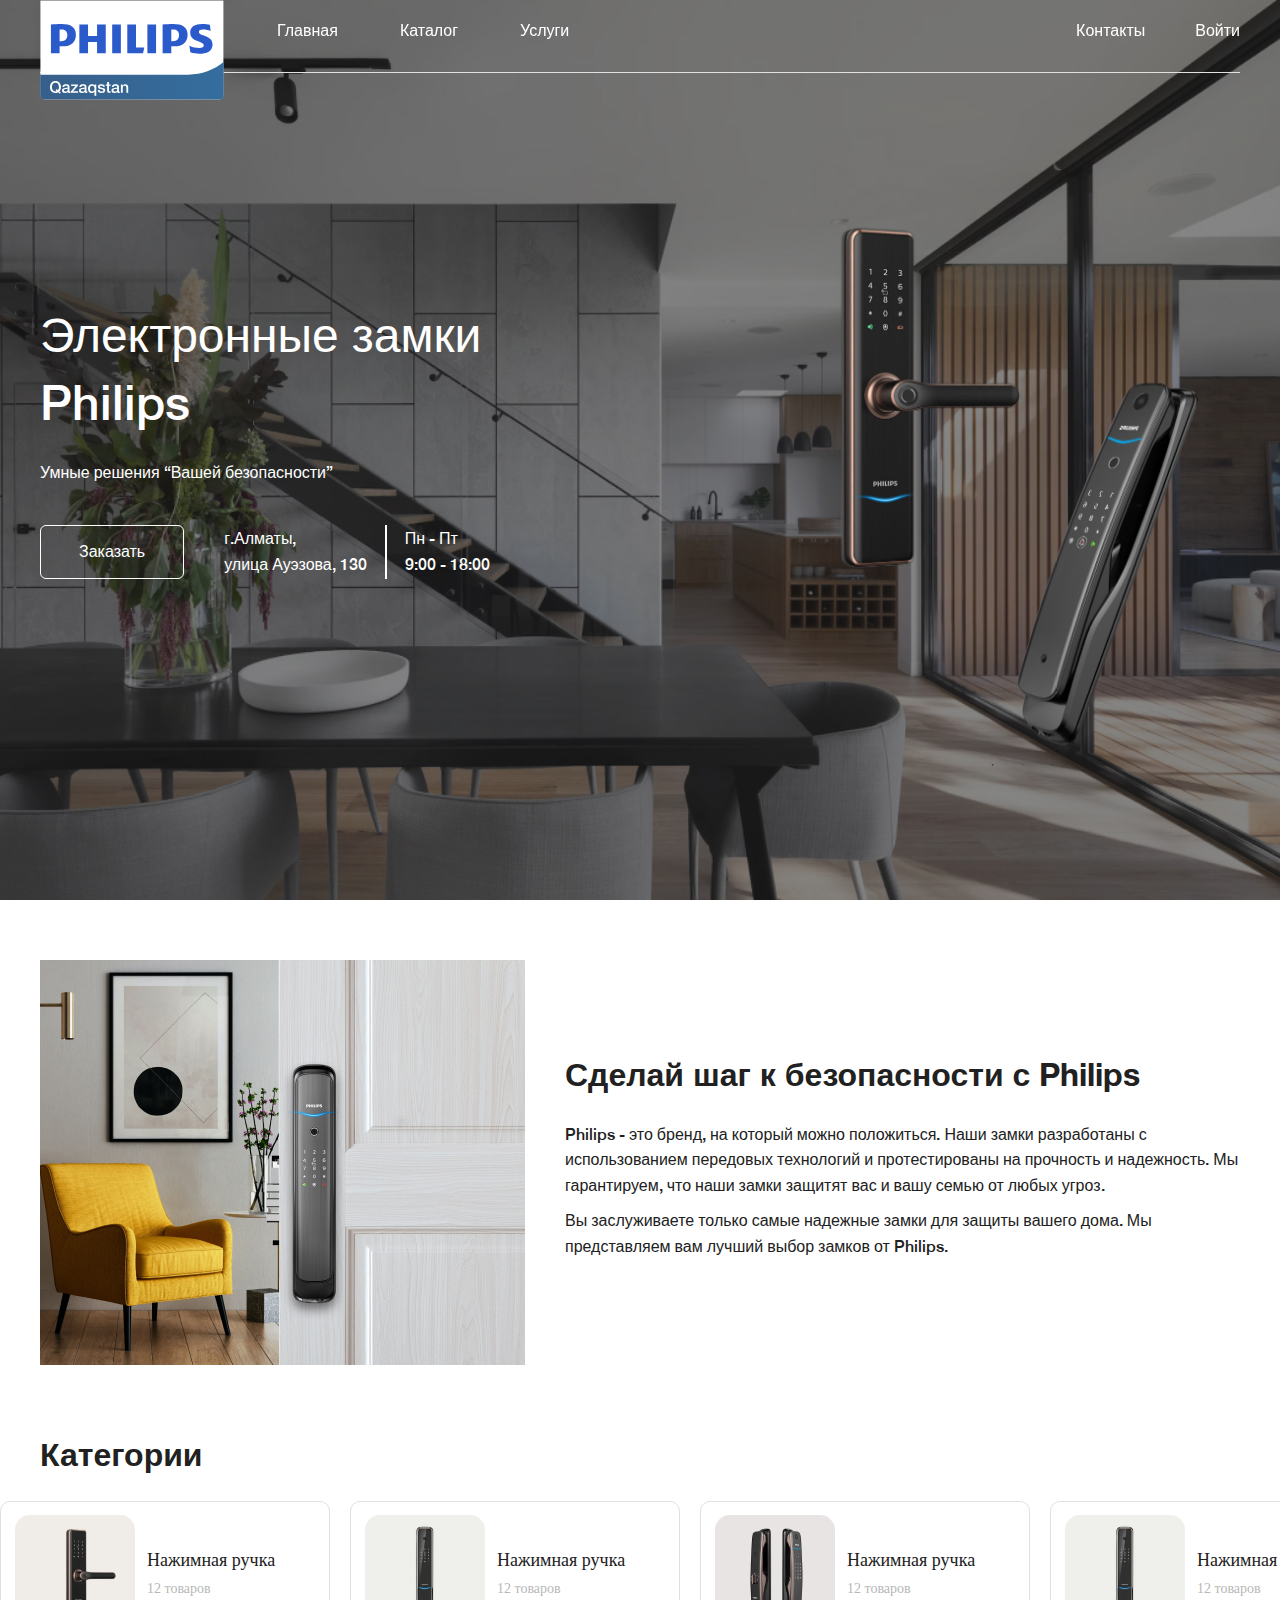
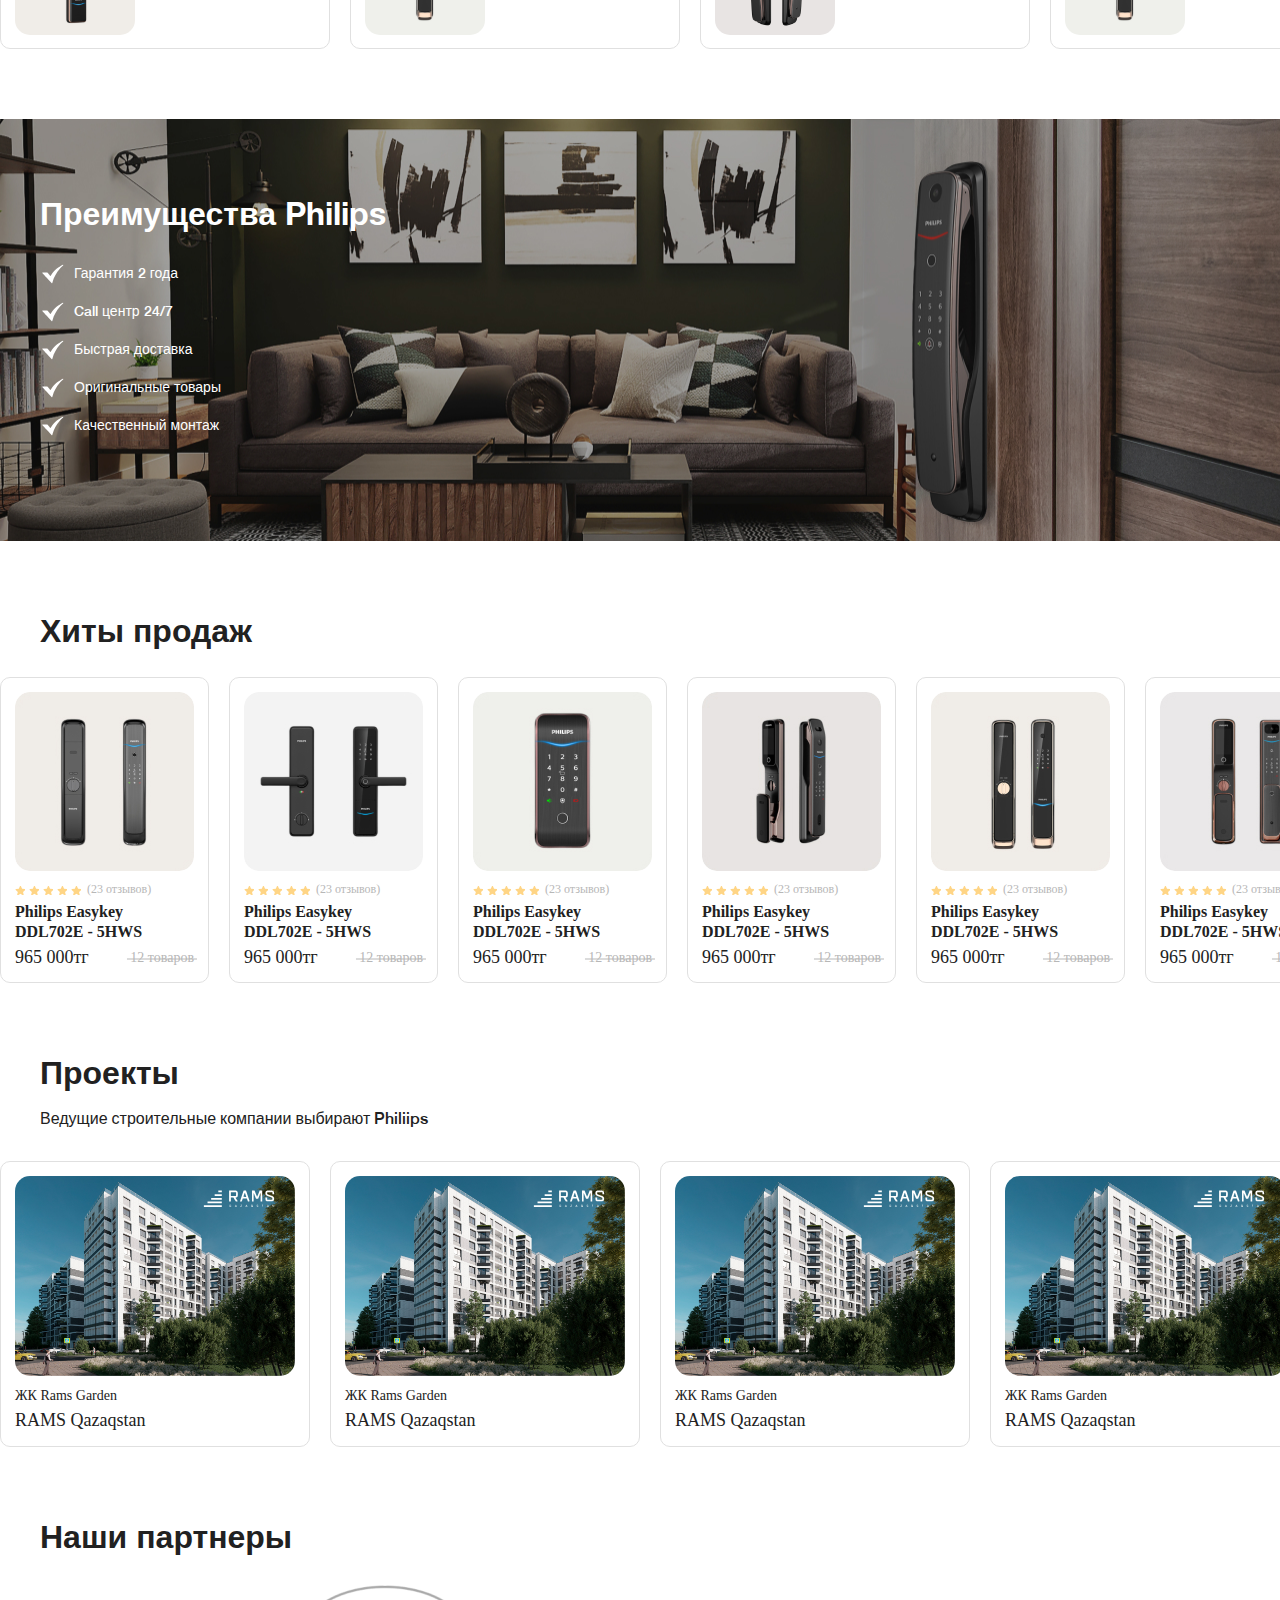
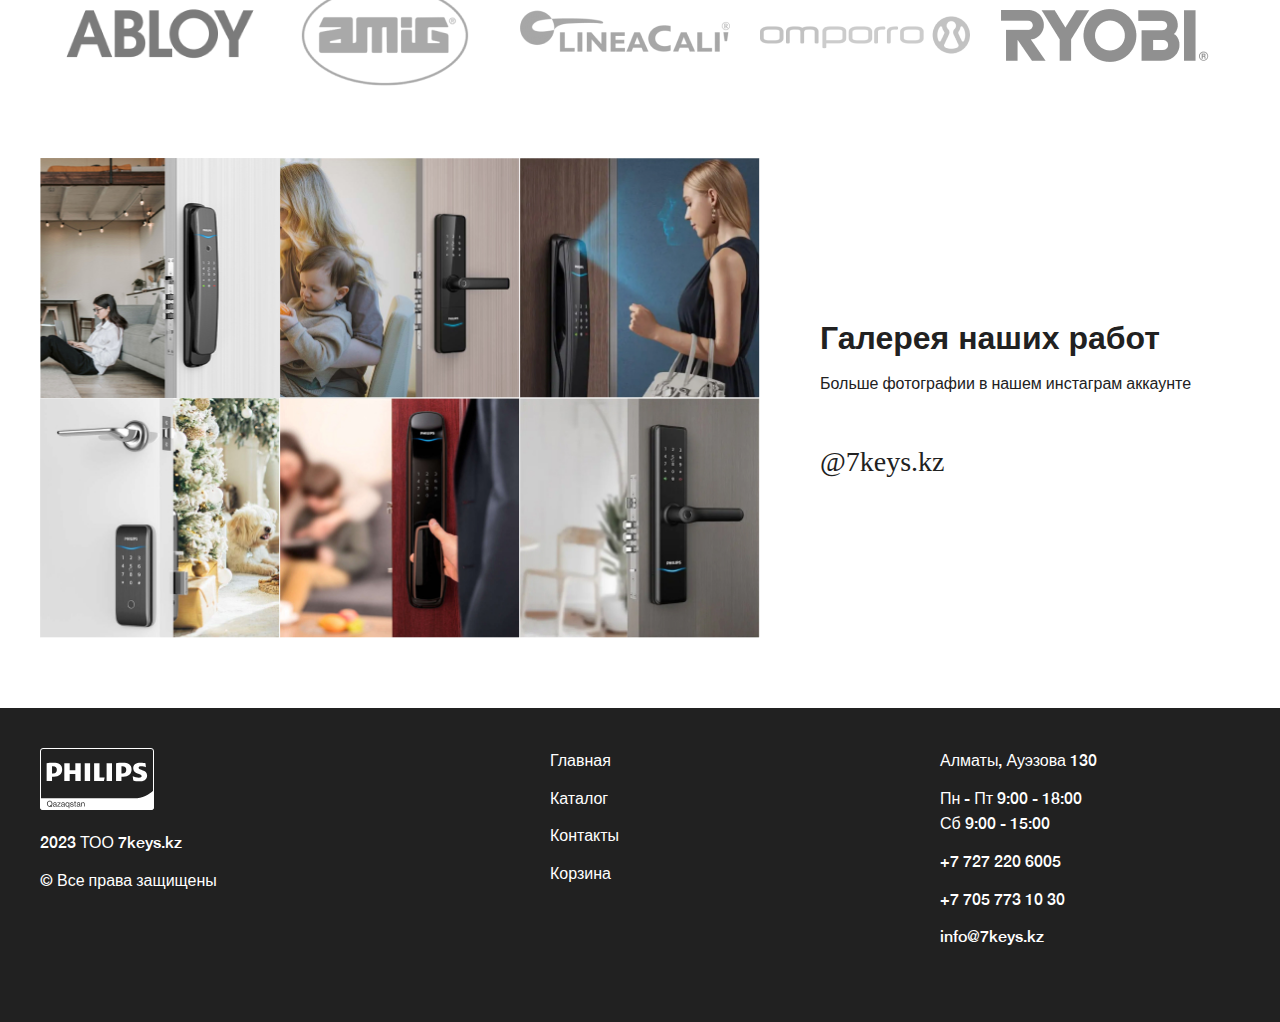
==== commit 42bba1e4: "edit text" ====
--- a/index.html
+++ b/index.html
@@ -332,82 +332,82 @@
         </a>
         <a class="locks-item" href="#">
           <div class="locks-preview">
-            <img src="../../assets/images/locks/locks-3.jpg" alt="">
-          </div>
-          <div>
-            <div class="locks-rating">
-              <div class="locks-stars">
-                <svg><use xlink:href="../../assets/images/sprite.svg#star"></use></svg>
-                <svg><use xlink:href="../../assets/images/sprite.svg#star"></use></svg>
-                <svg><use xlink:href="../../assets/images/sprite.svg#star"></use></svg>
-                <svg><use xlink:href="../../assets/images/sprite.svg#star"></use></svg>
-                <svg><use xlink:href="../../assets/images/sprite.svg#star"></use></svg>
-              </div>
-              <div class="locks-review">(23 отзывов)</div>
-            </div>
-            <h3 class="locks-title">Philips Easykey DDL702E - 5HWS</h3>
-            <div class="locks-bottom">
-              <h4 class="locks-price">965 000тг</h4>
-              <p class="locks-oldPrice">12 товаров</p>
-            </div>
-          </div>
-        </a>
-        <a class="locks-item" href="#">
-          <div class="locks-preview">
-            <img src="../../assets/images/locks/locks-4.jpg" alt="">
-          </div>
-          <div>
-            <div class="locks-rating">
-              <div class="locks-stars">
-                <svg><use xlink:href="../../assets/images/sprite.svg#star"></use></svg>
-                <svg><use xlink:href="../../assets/images/sprite.svg#star"></use></svg>
-                <svg><use xlink:href="../../assets/images/sprite.svg#star"></use></svg>
-                <svg><use xlink:href="../../assets/images/sprite.svg#star"></use></svg>
-                <svg><use xlink:href="../../assets/images/sprite.svg#star"></use></svg>
-              </div>
-              <div class="locks-review">(23 отзывов)</div>
-            </div>
-            <h3 class="locks-title">Philips Easykey DDL702E - 5HWS</h3>
-            <div class="locks-bottom">
-              <h4 class="locks-price">965 000тг</h4>
-              <p class="locks-oldPrice">12 товаров</p>
-            </div>
-          </div>
-        </a>
-        <a class="locks-item" href="#">
-          <div class="locks-preview">
-            <img src="../../assets/images/locks/locks-5.jpg" alt="">
-          </div>
-          <div>
-            <div class="locks-rating">
-              <div class="locks-stars">
-                <svg><use xlink:href="../../assets/images/sprite.svg#star"></use></svg>
-                <svg><use xlink:href="../../assets/images/sprite.svg#star"></use></svg>
-                <svg><use xlink:href="../../assets/images/sprite.svg#star"></use></svg>
-                <svg><use xlink:href="../../assets/images/sprite.svg#star"></use></svg>
-                <svg><use xlink:href="../../assets/images/sprite.svg#star"></use></svg>
-              </div>
-              <div class="locks-review">(23 отзывов)</div>
-            </div>
-            <h3 class="locks-title">Philips Easykey DDL702E - 5HWS</h3>
-            <div class="locks-bottom">
-              <h4 class="locks-price">965 000тг</h4>
-              <p class="locks-oldPrice">12 товаров</p>
-            </div>
-          </div>
-        </a>
-        <a class="locks-item" href="#">
-          <div class="locks-preview">
-            <img src="../../assets/images/locks/locks-6.jpg" alt="">
-          </div>
-          <div>
-            <div class="locks-rating">
-              <div class="locks-stars">
-                <svg><use xlink:href="../../assets/images/sprite.svg#star"></use></svg>
-                <svg><use xlink:href="../../assets/images/sprite.svg#star"></use></svg>
-                <svg><use xlink:href="../../assets/images/sprite.svg#star"></use></svg>
-                <svg><use xlink:href="../../assets/images/sprite.svg#star"></use></svg>
-                <svg><use xlink:href="../../assets/images/sprite.svg#star"></use></svg>
+            <img src="./assets/images/locks/locks-3.jpg" alt="">
+          </div>
+          <div>
+            <div class="locks-rating">
+              <div class="locks-stars">
+                <svg><use xlink:href="./assets/images/sprite.svg#star"></use></svg>
+                <svg><use xlink:href="./assets/images/sprite.svg#star"></use></svg>
+                <svg><use xlink:href="./assets/images/sprite.svg#star"></use></svg>
+                <svg><use xlink:href="./assets/images/sprite.svg#star"></use></svg>
+                <svg><use xlink:href="./assets/images/sprite.svg#star"></use></svg>
+              </div>
+              <div class="locks-review">(23 отзывов)</div>
+            </div>
+            <h3 class="locks-title">Philips Easykey DDL702E - 5HWS</h3>
+            <div class="locks-bottom">
+              <h4 class="locks-price">965 000тг</h4>
+              <p class="locks-oldPrice">12 товаров</p>
+            </div>
+          </div>
+        </a>
+        <a class="locks-item" href="#">
+          <div class="locks-preview">
+            <img src="./assets/images/locks/locks-4.jpg" alt="">
+          </div>
+          <div>
+            <div class="locks-rating">
+              <div class="locks-stars">
+                <svg><use xlink:href="./assets/images/sprite.svg#star"></use></svg>
+                <svg><use xlink:href="./assets/images/sprite.svg#star"></use></svg>
+                <svg><use xlink:href="./assets/images/sprite.svg#star"></use></svg>
+                <svg><use xlink:href="./assets/images/sprite.svg#star"></use></svg>
+                <svg><use xlink:href="./assets/images/sprite.svg#star"></use></svg>
+              </div>
+              <div class="locks-review">(23 отзывов)</div>
+            </div>
+            <h3 class="locks-title">Philips Easykey DDL702E - 5HWS</h3>
+            <div class="locks-bottom">
+              <h4 class="locks-price">965 000тг</h4>
+              <p class="locks-oldPrice">12 товаров</p>
+            </div>
+          </div>
+        </a>
+        <a class="locks-item" href="#">
+          <div class="locks-preview">
+            <img src="./assets/images/locks/locks-5.jpg" alt="">
+          </div>
+          <div>
+            <div class="locks-rating">
+              <div class="locks-stars">
+                <svg><use xlink:href="./assets/images/sprite.svg#star"></use></svg>
+                <svg><use xlink:href="./assets/images/sprite.svg#star"></use></svg>
+                <svg><use xlink:href="./assets/images/sprite.svg#star"></use></svg>
+                <svg><use xlink:href="./assets/images/sprite.svg#star"></use></svg>
+                <svg><use xlink:href="./assets/images/sprite.svg#star"></use></svg>
+              </div>
+              <div class="locks-review">(23 отзывов)</div>
+            </div>
+            <h3 class="locks-title">Philips Easykey DDL702E - 5HWS</h3>
+            <div class="locks-bottom">
+              <h4 class="locks-price">965 000тг</h4>
+              <p class="locks-oldPrice">12 товаров</p>
+            </div>
+          </div>
+        </a>
+        <a class="locks-item" href="#">
+          <div class="locks-preview">
+            <img src="./assets/images/locks/locks-6.jpg" alt="">
+          </div>
+          <div>
+            <div class="locks-rating">
+              <div class="locks-stars">
+                <svg><use xlink:href="./assets/images/sprite.svg#star"></use></svg>
+                <svg><use xlink:href="./assets/images/sprite.svg#star"></use></svg>
+                <svg><use xlink:href="./assets/images/sprite.svg#star"></use></svg>
+                <svg><use xlink:href="./assets/images/sprite.svg#star"></use></svg>
+                <svg><use xlink:href="./assets/images/sprite.svg#star"></use></svg>
               </div>
               <div class="locks-review">(23 отзывов)</div>
             </div>
@@ -432,8 +432,8 @@
       <div class="slider-block">
         <a class="projects-item" href="#">
           <div class="projects-preview">
-            <img src="../../assets/images/rams-bg.jpg" alt="">
-            <img class="logo" src="../../assets/images/rams-logo.svg" alt="">
+            <img src="./assets/images/rams-bg.jpg" alt="">
+            <img class="logo" src="./assets/images/rams-logo.svg" alt="">
           </div>
           <div class="projects-bottom">
             <h4 class="projects-subtitle">ЖК Rams Garden</h4>
@@ -442,8 +442,8 @@
         </a>
         <a class="projects-item" href="#">
           <div class="projects-preview">
-            <img src="../../assets/images/rams-bg.jpg" alt="">
-            <img class="logo" src="../../assets/images/rams-logo.svg" alt="">
+            <img src="./assets/images/rams-bg.jpg" alt="">
+            <img class="logo" src="./assets/images/rams-logo.svg" alt="">
           </div>
           <div class="projects-bottom">
             <h4 class="projects-subtitle">ЖК Rams Garden</h4>
@@ -452,8 +452,8 @@
         </a>
         <a class="projects-item" href="#">
           <div class="projects-preview">
-            <img src="../../assets/images/rams-bg.jpg" alt="">
-            <img class="logo" src="../../assets/images/rams-logo.svg" alt="">
+            <img src="./assets/images/rams-bg.jpg" alt="">
+            <img class="logo" src="./assets/images/rams-logo.svg" alt="">
           </div>
           <div class="projects-bottom">
             <h4 class="projects-subtitle">ЖК Rams Garden</h4>
@@ -462,8 +462,8 @@
         </a>
         <a class="projects-item" href="#">
           <div class="projects-preview">
-            <img src="../../assets/images/rams-bg.jpg" alt="">
-            <img class="logo" src="../../assets/images/rams-logo.svg" alt="">
+            <img src="./assets/images/rams-bg.jpg" alt="">
+            <img class="logo" src="./assets/images/rams-logo.svg" alt="">
           </div>
           <div class="projects-bottom">
             <h4 class="projects-subtitle">ЖК Rams Garden</h4>
@@ -472,8 +472,8 @@
         </a>
         <a class="projects-item" href="#">
           <div class="projects-preview">
-            <img src="../../assets/images/rams-bg.jpg" alt="">
-            <img class="logo" src="../../assets/images/rams-logo.svg" alt="">
+            <img src="./assets/images/rams-bg.jpg" alt="">
+            <img class="logo" src="./assets/images/rams-logo.svg" alt="">
           </div>
           <div class="projects-bottom">
             <h4 class="projects-subtitle">ЖК Rams Garden</h4>
@@ -482,8 +482,8 @@
         </a>
         <a class="projects-item" href="#">
           <div class="projects-preview">
-            <img src="../../assets/images/rams-bg.jpg" alt="">
-            <img class="logo" src="../../assets/images/rams-logo.svg" alt="">
+            <img src="./assets/images/rams-bg.jpg" alt="">
+            <img class="logo" src="./assets/images/rams-logo.svg" alt="">
           </div>
           <div class="projects-bottom">
             <h4 class="projects-subtitle">ЖК Rams Garden</h4>
@@ -499,25 +499,25 @@
       <h2 class="wrapper-title">Наши партнеры</h2>
       <div class="partners-inner" id="partners">
         <a class="partners-item" href="#" target="_blank">
-          <img src="../../assets/images/partners/partner-1.png" alt="">
+          <img src="./assets/images/partners/partner-1.png" alt="">
         </a>
         <a class="partners-item" href="#" target="_blank">
-          <img src="../../assets/images/partners/partner-2.png" alt="">
+          <img src="./assets/images/partners/partner-2.png" alt="">
         </a>
         <a class="partners-item" href="#" target="_blank">
-          <img src="../../assets/images/partners/partner-3.png" alt="">
+          <img src="./assets/images/partners/partner-3.png" alt="">
         </a>
         <a class="partners-item" href="#" target="_blank">
-          <img src="../../assets/images/partners/partner-4.png" alt="">
+          <img src="./assets/images/partners/partner-4.png" alt="">
         </a>
         <a class="partners-item" href="#" target="_blank">
-          <img src="../../assets/images/partners/partner-5.png" alt="">
+          <img src="./assets/images/partners/partner-5.png" alt="">
         </a>
         <a class="partners-item" href="#" target="_blank">
-          <img src="../../assets/images/partners/partner-6.png" alt="">
+          <img src="./assets/images/partners/partner-6.png" alt="">
         </a>
         <a class="partners-item" href="#" target="_blank">
-          <img src="../../assets/images/partners/partner-7.png" alt="">
+          <img src="./assets/images/partners/partner-7.png" alt="">
         </a>
       </div>
     </div>
@@ -528,16 +528,16 @@
     <div class="wrapper">
       <div class="gallery-inner">
         <div class="gallery-photos">
-          <div class="gallery-photo" style="background-image: url(../../assets/images/gallery/gallery-1.jpg);"></div>
-          <div class="gallery-photo" style="background-image: url(../../assets/images/gallery/gallery-2.jpg);"></div>
-          <div class="gallery-photo" style="background-image: url(../../assets/images/gallery/gallery-3.jpg);"></div>
-          <div class="gallery-photo" style="background-image: url(../../assets/images/gallery/gallery-4.jpg);"></div>
-          <div class="gallery-photo" style="background-image: url(../../assets/images/gallery/gallery-5.jpg);"></div>
-          <div class="gallery-photo" style="background-image: url(../../assets/images/gallery/gallery-6.jpg);"></div>
+          <div class="gallery-photo" style="background-image: url(./assets/images/gallery/gallery-1.jpg);"></div>
+          <div class="gallery-photo" style="background-image: url(./assets/images/gallery/gallery-2.jpg);"></div>
+          <div class="gallery-photo" style="background-image: url(./assets/images/gallery/gallery-3.jpg);"></div>
+          <div class="gallery-photo" style="background-image: url(./assets/images/gallery/gallery-4.jpg);"></div>
+          <div class="gallery-photo" style="background-image: url(./assets/images/gallery/gallery-5.jpg);"></div>
+          <div class="gallery-photo" style="background-image: url(./assets/images/gallery/gallery-6.jpg);"></div>
         </div>
 
         <div class="gallery-col">
-          <h2 class="wrapper-title">Галерея ниших работ</h2>
+          <h2 class="wrapper-title">Галерея наших работ</h2>
           <p>Больше фотографии в нашем инстаграм аккаунте</p>
   
           <a class="gallery-link" href="#">@7keys.kz</a>
@@ -551,7 +551,7 @@
       <div class="footer-inner">
         <div class="footer-col">
           <a class="footer-logo" href="#">
-            <svg><use xlink:href="../../assets/images/sprite.svg#logo-white"></use></svg>
+            <svg><use xlink:href="./assets/images/sprite.svg#logo-white"></use></svg>
           </a>
           <p class="footer-text">2023 ТОО 7keys.kz</p>
           <p class="footer-text">© Все права защищены</p>
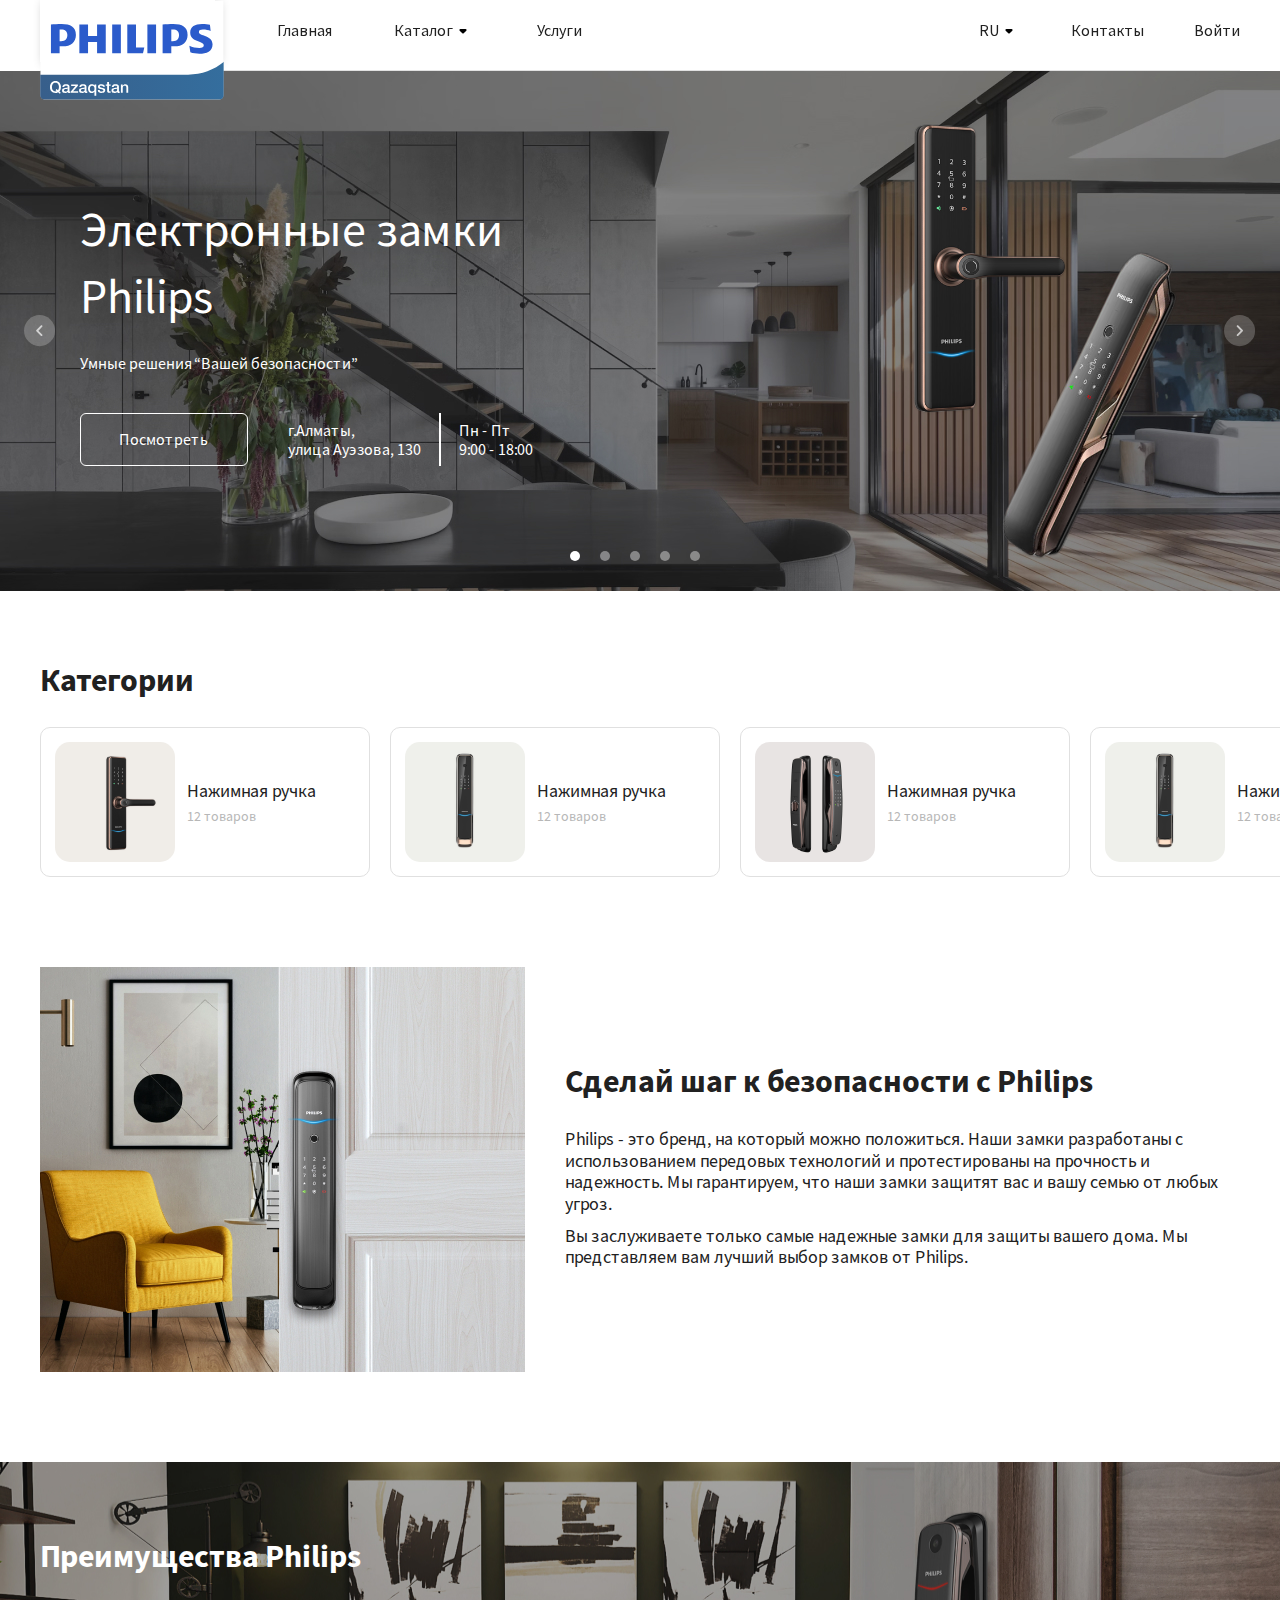
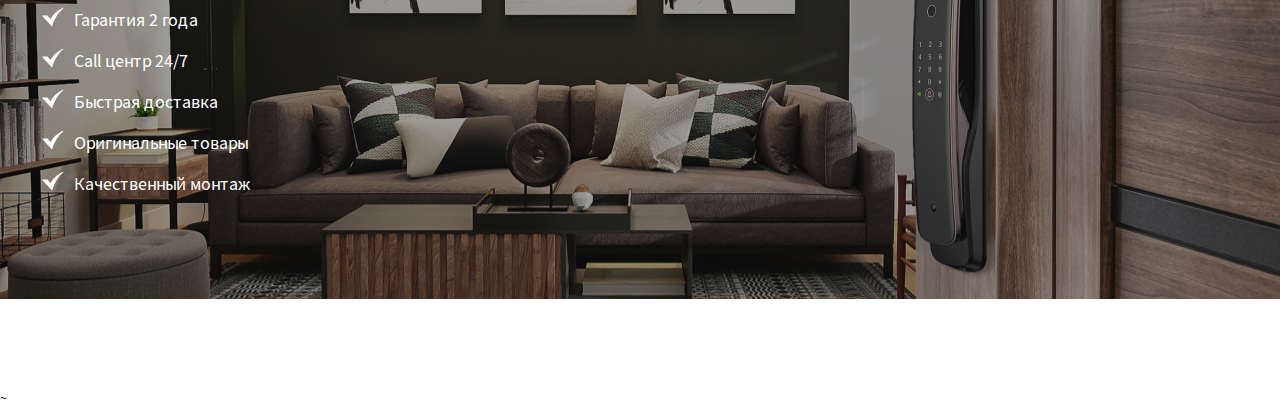
==== commit de87b586: "adaptive intro" ====
--- a/index.html
+++ b/index.html
@@ -10,66 +10,185 @@
   <title>Электронные замки Philips </title>
 </head>
 <body class="main">
-  <header class="header header-main" style="position: fixed;">
+  <!-- Header -->
+  <header class="header header-main big">
     <div class="wrapper">
       <div class="header-inner">
         <div class="header-col">
           <a class="header-logo" href="#">
             <img src="./assets/images/logo.svg" alt="">
           </a>
-          <a class="header-link line white" href="#">
+          <a class="header-link line desktop" href="#">
             <p class="header-text">Главная</p>
           </a>
-          <a class="header-link line white" href="./pages/uiLanding/catalog.html">
-            <p class="header-text">Каталог</p>
-          </a>
-          <a class="header-link line white" href="./pages/uiLanding/services.html">
+          <div class="header-catalog-wrapper desktop">
+            <a class="header-link" href="./pages/uiLanding/catalog.html">
+              <p class="header-text">Каталог</p>
+              <svg><use xlink:href="./assets/images/sprite.svg#arrow-down"></use></svg>
+            </a>
+            <div class="header-catalog">
+              <div class="wrapper">
+                <div class="header-catalog-inner">
+                  <a class="header-catalog-item" href="#">
+                    <img class="categories-preview" src="./assets/images/category/category-1.jpg" alt="">
+                    <div>
+                      <h3 class="categories-title">Нажимная ручка</h3>
+                      <p class="categories-text">12 товаров</p>
+                    </div>
+                  </a>
+                  <a class="header-catalog-item" href="#">
+                    <img class="categories-preview" src="./assets/images/category/category-1.jpg" alt="">
+                    <div>
+                      <h3 class="categories-title">Нажимная ручка</h3>
+                      <p class="categories-text">12 товаров</p>
+                    </div>
+                  </a>
+                  <a class="header-catalog-item" href="#">
+                    <img class="categories-preview" src="./assets/images/category/category-1.jpg" alt="">
+                    <div>
+                      <h3 class="categories-title">Нажимная ручка</h3>
+                      <p class="categories-text">12 товаров</p>
+                    </div>
+                  </a>
+                  <a class="header-catalog-item" href="#">
+                    <img class="categories-preview" src="./assets/images/category/category-1.jpg" alt="">
+                    <div>
+                      <h3 class="categories-title">Нажимная ручка</h3>
+                      <p class="categories-text">12 товаров</p>
+                    </div>
+                  </a>
+                  <a class="header-catalog-item" href="#">
+                    <img class="categories-preview" src="./assets/images/category/category-1.jpg" alt="">
+                    <div>
+                      <h3 class="categories-title">Нажимная ручка</h3>
+                      <p class="categories-text">12 товаров</p>
+                    </div>
+                  </a>
+                </div>
+              </div>
+            </div>
+          </div>
+          <a class="header-link line desktop" href="./pages/uiLanding/services.html">
             <p class="header-text">Услуги</p>
           </a>
         </div>
 
-        <div class="header-col">
-          <a class="header-link line white" href="/pages/uiLanding/contacts.html">
+        <div class="header-col desktop">
+          <div class="header-lang">
+            <button class="header-lang-btn">
+              <p class="header-text">RU</p>
+              <svg><use xlink:href="./assets/images/sprite.svg#arrow-down"></use></svg>
+            </button>
+
+            <div class="header-lang-dropdown">
+              <button class="header-lang-option active">
+                <p>RU</p>
+              </button>
+              <button class="header-lang-option">
+                <p>KZ</p>
+              </button>
+            </div>
+          </div>
+          <a class="header-link line" href="/pages/uiLanding/contacts.html">
             <p class="header-text">Контакты</p>
           </a>
-          <a class="header-link line white" href="#">
+          <a class="header-link line" href="#">
             <p class="header-text">Войти</p>
           </a>
         </div>
       </div>
     </div>
   </header>
-
-
+   <!-- / Header -->
+
+  <!-- Intro -->
   <section class="intro">
-    <div class="wrapper">
-      <div class="intro-inner">
-        <div class="intro-col">
-          <h1 class="intro-title">Электронные замки <br> Philips</h1>
-          <p class="intro-text">Умные решения “Вашей безопасности”</p>
+    <div class="intro-slider" id="intro-slider">
+      <div class="intro-slide" style="background-image: url(./assets/images/intro/intro-bg.jpg)">
+        <div class="wrapper">
+          <div class="intro-inner">
+            <div class="intro-col">
+              <h1 class="intro-title">Электронные замки <br> Philips</h1>
+              <p class="intro-text">Умные решения “Вашей безопасности”</p>
+      
+              <div class="intro-bottom">
+                <button class="intro-btn">Посмотреть</button>
+                <div class="intro-contacts">
+                  <p class="intro-contacts-text">г.Алматы, <br> улица Ауэзова, 130</p>
+                  <div class="line"></div>
+                  <p class="intro-contacts-text">Пн - Пт <br> 9:00 - 18:00</p>
+                </div>
+              </div>
+            </div>
+            <div class="intro-preview">
+              <img src="./assets/images/intro/intro-slide-keys.png" alt="">
+            </div>
+          </div>
+        </div>
+      </div>
+
+      <div class="intro-slide">
+        <div class="intro-slide-inner" style="background-image: url(./assets/images/intro/slide-3.jpg);"></div>
+      </div>
+
+      <div class="intro-slide">
+        <div class="intro-slide-inner" style="background-image: url(./assets/images/intro/slide-4.jpg);"></div>
+      </div>
+
+      <div class="intro-slide">
+        <div class="intro-slide-inner" style="background-image: url(./assets/images/intro/slide-5.jpg);"></div>
+      </div>
+
+      <div class="intro-slide">
+        <div class="intro-slide-inner" style="background-image: url(./assets/images/intro/slide-6.jpg);"></div>
+      </div>
+    </div>
+  </section>
+  <!-- / Intro -->
+
+  <!-- Slider Categories -->
+  <section class="categories">
+    <div class="wrapper">
+      <h2 class="wrapper-title">Категории</h2>
+      <div class="slider-block">
+        <a class="categories-item" href="#">
+          <img class="categories-preview" src="./assets/images/category/category-1.jpg" alt="">
+          <div>
+            <h3 class="categories-title">Нажимная ручка</h3>
+            <p class="categories-text">12 товаров</p>
+          </div>
+        </a>
+        <a class="categories-item" href="#">
+          <img class="categories-preview" src="./assets/images/category/category-2.jpg" alt="">
+          <div>
+            <h3 class="categories-title">Нажимная ручка</h3>
+            <p class="categories-text">12 товаров</p>
+          </div>
+        </a>
+        <a class="categories-item" href="#">
+          <img class="categories-preview" src="./assets/images/category/category-3.jpg" alt="">
+          <div>
+            <h3 class="categories-title">Нажимная ручка</h3>
+            <p class="categories-text">12 товаров</p>
+          </div>
+        </a>
+        <a class="categories-item" href="#">
+          <img class="categories-preview" src="./assets/images/category/category-4.jpg" alt="">
+          <div>
+            <h3 class="categories-title">Нажимная ручка</h3>
+            <p class="categories-text">12 товаров</p>
+          </div>
+        </a>
+      </div>
+    </div>
+  </section>
+  <!-- / Slider Categories -->
   
-          <div class="intro-bottom">
-            <button class="intro-btn">Заказать</button>
-            <div class="intro-contacts">
-              <p class="intro-contacts-text">г.Алматы, <br> улица Ауэзова, 130</p>
-              <div class="line"></div>
-              <p class="intro-contacts-text">Пн - Пт <br> 9:00 - 18:00</p>
-            </div>
-          </div>
-        </div>
-        <div class="intro-preview" id="intro-locks">
-          <img src="./assets/images/intro/intro-1.png" alt="">
-          <img src="./assets/images/intro/intro-2.png" alt="">
-          <img src="./assets/images/intro/intro-3.png" alt="">
-        </div>
-      </div>
-    </div>
-  </section>
-  
+  <!-- About Us -->
   <section class="aboutUs">
     <div class="wrapper">
       <div class="aboutUs-inner">
-        <img src="./assets/images/about-us.jpg" alt="">
+        <img class="aboutUs-photo" src="./assets/images/about-us.jpg" alt="">
         <div class="aboutUs-col">
           <h2 class="wrapper-title">Сделай шаг к безопасности с Philips</h2>
 
@@ -85,43 +204,9 @@
       </div>
     </div>
   </section>
-
-  <section class="categories">
-    <div class="wrapper">
-      <h2 class="wrapper-title">Категории</h2>
-      <div class="slider-block">
-        <a class="categories-item" href="#">
-          <img class="categories-preview" src="./assets/images/category/category-1.jpg" alt="">
-          <div>
-            <h3 class="categories-title">Нажимная ручка</h3>
-            <p class="categories-text">12 товаров</p>
-          </div>
-        </a>
-        <a class="categories-item" href="#">
-          <img class="categories-preview" src="./assets/images/category/category-2.jpg" alt="">
-          <div>
-            <h3 class="categories-title">Нажимная ручка</h3>
-            <p class="categories-text">12 товаров</p>
-          </div>
-        </a>
-        <a class="categories-item" href="#">
-          <img class="categories-preview" src="./assets/images/category/category-3.jpg" alt="">
-          <div>
-            <h3 class="categories-title">Нажимная ручка</h3>
-            <p class="categories-text">12 товаров</p>
-          </div>
-        </a>
-        <a class="categories-item" href="#">
-          <img class="categories-preview" src="./assets/images/category/category-4.jpg" alt="">
-          <div>
-            <h3 class="categories-title">Нажимная ручка</h3>
-            <p class="categories-text">12 товаров</p>
-          </div>
-        </a>
-      </div>
-    </div>
-  </section>
-
+  <!-- / About Us -->
+
+  <!-- Advantages -->
   <section class="advantages">
     <div class="wrapper">
       <div class="advantages-inner">
@@ -149,8 +234,10 @@
       </div>
     </div>
   </section>
-
-  <section class="locks">
+  <!-- / Advantages -->~
+
+  <!-- Slider Locks -->
+  <!-- <section class="locks">
     <div class="wrapper">
       <h2 class="wrapper-title">Хиты продаж</h2>
       <div class="slider-block">
@@ -420,10 +507,11 @@
         </a>
       </div>
     </div>
-  </section>
-
-
-  <section class="projects">
+  </section> -->
+  <!-- Slider Locks -->
+
+  <!-- Slider Projects -->
+  <!-- <section class="projects">
     <div class="wrapper">
       <div class="wrapper-header-withSb">
         <h2 class="wrapper-title">Проекты</h2>
@@ -492,9 +580,11 @@
         </a>
       </div>
     </div>
-  </section>
-
-  <section class="partners">
+  </section> -->
+  <!-- / Slider Projects -->
+
+  <!-- Slider Partners -->
+  <!-- <section class="partners">
     <div class="wrapper">
       <h2 class="wrapper-title">Наши партнеры</h2>
       <div class="partners-inner" id="partners">
@@ -521,10 +611,53 @@
         </a>
       </div>
     </div>
-  </section>
-
-
-  <section class="gallery">
+  </section> -->
+  <!-- / Slider Partners -->
+
+  <!-- About Safe -->
+  <!-- <section class="aboutSafe">
+    <div class="wrapper">
+      <div class="wrapper-header-withSb">
+        <h2 class="wrapper-title">Двойная защита - двойная уверенность!</h2>
+        <p class="wrapper-subtitle">Компания Philips представляет свои сейфы, оснащенные двойной независимой электронной системой, что обеспечивает высокий уровень безопасности ваших ценностей.</p>
+      </div>
+
+      <div class="aboutSafe-inner">
+        <div class="aboutSafe-content">
+          <div class="aboutSafe-item">
+            <div class="aboutSafe-item-icon"></div>
+            <h3 class="aboutSafe-item-title">Двойная независимая электронная система</h3>
+            <p class="aboutSafe-item-description">Два независимых электронных замка обеспечивают двойную защиту от несанкционированного доступа.</p>
+          </div>
+
+          <div class="aboutSafe-item">
+            <div class="aboutSafe-item-icon"></div>
+            <h3 class="aboutSafe-item-title">Датчик отпечатков пальцев</h3>
+            <p class="aboutSafe-item-description">Дополнительный уровень безопасности, который позволяет открыть сейф только при предъявлении верного отпечатка пальца.</p>
+          </div>
+
+          <div class="aboutSafe-item">
+            <div class="aboutSafe-item-icon"></div>
+            <h3 class="aboutSafe-item-title">Система двойной проверки</h3>
+            <p class="aboutSafe-item-description">Гарантирует, что только вы имеете доступ к содержимому сейфа.</p>
+          </div>
+
+          <div class="aboutSafe-item">
+            <div class="aboutSafe-item-icon"></div>
+            <h3 class="aboutSafe-item-title">Бесключевая панель управления</h3>
+            <p class="aboutSafe-item-description">Сделает процесс использования сейфа максимально удобным и простым.</p>
+          </div>
+        </div>
+        <div class="aboutSafe-preview">
+
+        </div>
+      </div>
+    </div>
+  </section> -->
+  <!-- / About Safe -->
+
+  <!-- Gallery -->
+  <!-- <section class="gallery">
     <div class="wrapper">
       <div class="gallery-inner">
         <div class="gallery-photos">
@@ -544,9 +677,11 @@
         </div>
       </div>
     </div>
-  </section>
-
-  <footer class="footer">
+  </section> -->
+  <!-- / Gallery -->
+
+  <!-- Footer -->
+  <!-- <footer class="footer">
     <div class="wrapper">
       <div class="footer-inner">
         <div class="footer-col">
@@ -585,9 +720,11 @@
         </div>
       </div>
     </div>
-  </footer>
+  </footer> -->
+  <!-- / Footer -->
   
-  <div class="modal">
+  <!-- Modal Gallery -->
+  <!-- <div class="modal">
     <div class="wrapper">
       <div class="modal-inner">
         <button class="modal-exit">
@@ -630,7 +767,8 @@
         <p class="review-comment">Lorem Ipsum is simply dummy text of the printing and typesetting industry. Lorem Ipsum has been the industry's standard dummy text ever since the 1500s, when an unknown printer took a galley of type and scrambled it to make a type specimen book. It has survived not only five centuries, but also the leap into electronic typesetting, remaining essentially unchanged.</p>
       </div>
     </div>
-  </div>
+  </div> -->
+  <!-- / Modal Gallery -->
 
   <!-- JS -->
   <script src="./assets/js/jquery.min.js"></script>
--- a/assets/css/index.min.css
+++ b/assets/css/index.min.css
@@ -1,7 +1,8 @@
-@import '../fonts/HelveticaNeue/stylesheet.css';
+@import '../fonts/Lora/stylesheet.css';
 @import '../fonts/Roboto/stylesheet.css';
+@import '../fonts/SourceSansPro/stylesheet.css';
 body {
-  font-family: "HelveticaNeue", sans-serif;
+  font-family: "Source Sans Pro";
   font-size: 14px;
   color: #070917;
   background-color: #fff;
@@ -26,7 +27,7 @@
 *:hover,
 *:after {
   box-sizing: border-box;
-  font-family: "HelveticaNeue", sans-serif;
+  font-family: "Source Sans Pro";
 }
 
 h1, h2, h3, h4, h5, h6, p, li, div, span {
@@ -35,14 +36,15 @@
 
 h1, h2, h3, h4, h5, h6 {
   margin: 0;
-  font-family: "HelveticaNeue", sans-serif;
+  font-family: "Source Sans Pro";
   font-weight: 900;
 }
 
 p {
+  font-family: "Source Sans Pro";
   color: #212121;
   font-size: 16px;
-  line-height: 1.6;
+  line-height: 1.2;
   margin: 0;
 }
 
@@ -62,7 +64,7 @@
 a,
 input,
 button {
-  font-family: "HelveticaNeue", sans-serif;
+  font-family: "Source Sans Pro";
   text-decoration: none;
   border: 0;
   margin: 0;
@@ -139,38 +141,47 @@
 .wrapper-header-withSb .wrapper-title {
   margin-bottom: 14px;
 }
-
+@media (max-width: 1200px) {
+  .wrapper {
+    padding: 0 30px;
+  }
+}
+@media (max-width: 992px) {
+  .wrapper-title {
+    font-size: 30px;
+    margin-bottom: 24px;
+  }
+}
+@media (max-width: 768px) {
+  .wrapper {
+    padding: 0 20px;
+  }
+}
 .header {
   width: 100%;
+  position: relative;
   top: 0px;
   z-index: 999;
-  background-color: transparent;
+  background-color: white;
   box-shadow: 0px 2px 10px rgba(0, 0, 0, 0);
-  margin-bottom: 40px;
   transition: all 0.3s linear;
 }
 .header.big .header-logo {
   width: 175px;
+  box-shadow: 4px 2px 10px rgba(0, 0, 0, 0.3);
 }
 .header.big .header-logo img {
   height: 100px;
   width: 185px;
 }
 .header.fixed {
-  background-color: white;
   box-shadow: 0px 2px 10px rgba(0, 0, 0, 0.1);
 }
-.header.fixed .header-text {
-  color: #212121;
-}
-.header-main .header-text {
-  color: white;
-}
 .header-inner {
   display: flex;
   justify-content: space-between;
   align-items: center;
-  padding: 0 0 10px;
+  padding: 0 0 8px;
   border-bottom: 1px solid #E1E1E1;
 }
 .header-col {
@@ -202,7 +213,224 @@
   font-weight: 500;
   margin-bottom: 0;
 }
-
+.header-lang {
+  position: relative;
+}
+.header-lang:hover .header-lang-dropdown {
+  top: 100%;
+  opacity: 1;
+  visibility: visible;
+  transition: top ease-in-out 0.3s, opacity 0.3s linear, visibility 0.4s ease-in-out;
+}
+.header-lang-btn {
+  display: flex;
+  align-items: center;
+  grid-gap: -2px;
+}
+.header-lang-btn .header-text {
+  margin-right: -2px;
+}
+.header-lang-btn svg {
+  display: block;
+  width: 24px;
+  height: 24px;
+}
+.header-lang-btn:focus ~ .header-lang-dropdown {
+  top: 100%;
+  opacity: 1;
+  visibility: visible;
+  transition: top ease-in-out 0.3s, opacity 0.3s linear, visibility 0.4s ease-in-out;
+}
+.header-lang-dropdown {
+  display: flex;
+  flex-direction: column;
+  align-items: center;
+  position: absolute;
+  top: 120%;
+  left: 0;
+  z-index: 3;
+  opacity: 0;
+  visibility: hidden;
+  padding: 4px 0;
+  background: white;
+  box-shadow: 0px 0px 25px rgba(0, 0, 0, 0.08);
+  border-radius: 3px;
+  transition: top ease-in-out 0.3s, opacity 0.4s linear, visibility 0.5s ease-in-out;
+}
+.header-lang-option {
+  padding: 4px 10px;
+  background-color: transparent;
+  transition: all 0.3s ease-in-out;
+}
+.header-lang-option:hover {
+  background-color: rgba(64, 148, 247, 0.1);
+}
+.header-lang-option p {
+  font-weight: 500;
+}
+.header-lang-option.active p {
+  color: #4094F7;
+}
+.header-catalog {
+  width: 100%;
+  position: absolute;
+  top: 120%;
+  left: 0;
+  z-index: 2;
+  padding: 22px 0;
+  opacity: 0;
+  visibility: hidden;
+  background-color: white;
+  box-shadow: 0 0 3px rgba(0, 0, 0, 0.15);
+  transition: top ease-in-out 0.5s, opacity 0.5s linear, visibility 0.6s ease-in-out;
+}
+.header-catalog-wrapper {
+  height: 100%;
+}
+.header-catalog-wrapper:hover .header-catalog {
+  top: 80%;
+  opacity: 1;
+  visibility: visible;
+  transition: top ease-in-out 0.4s, opacity 0.2s linear, visibility 0.5s ease-in-out;
+}
+.header-catalog-wrapper .header-link {
+  display: flex;
+  align-items: center;
+}
+.header-catalog-wrapper .header-link .header-text {
+  margin-right: -2px;
+}
+.header-catalog-wrapper .header-link svg {
+  height: 24px;
+  width: 24px;
+}
+.header-catalog-inner {
+  display: flex;
+  justify-content: space-around;
+}
+.header-catalog-item {
+  display: flex;
+  flex-direction: column;
+  align-items: center;
+  text-align: center;
+}
+.header-catalog-item .categories-preview {
+  margin-bottom: 12px;
+}
+.header-catalog-item .categories-title {
+  margin-bottom: 4px;
+}
+@media (max-width: 1200px) {
+  .header.big .header-logo {
+    width: 159.6px;
+  }
+  .header.big .header-logo img {
+    width: 159.6px;
+    height: 86.8px;
+  }
+  .header-col {
+    grid-gap: 40px;
+  }
+  .header-col:first-of-type {
+    grid-gap: 52px;
+  }
+  .header-logo {
+    height: 62px;
+    width: 114px;
+  }
+  .header-lang-btn {
+    grid-gap: -2px;
+  }
+  .header-lang-btn .header-text {
+    margin-right: -2px;
+  }
+  .header-lang-btn svg {
+    width: 24px;
+    height: 24px;
+  }
+  .header-lang-dropdown {
+    padding: 4px 0;
+    border-radius: 3px;
+  }
+  .header-lang-option {
+    padding: 4px 10px;
+  }
+}
+@media (max-width: 992px) {
+  .header.big .header-logo {
+    width: 86.18px;
+  }
+  .header.big .header-logo img {
+    width: 86.18px;
+    height: 46.87px;
+  }
+  .header-col {
+    grid-gap: 30px;
+  }
+  .header-col:first-of-type {
+    grid-gap: 36px;
+  }
+  .header-logo {
+    width: 86.18px;
+    height: 46.87px;
+  }
+  .header-lang-btn {
+    grid-gap: -2px;
+  }
+  .header-lang-btn .header-text {
+    margin-right: -2px;
+  }
+  .header-lang-btn svg {
+    width: 24px;
+    height: 24px;
+  }
+  .header-lang-dropdown {
+    padding: 4px 0;
+    border-radius: 3px;
+  }
+  .header-lang-option {
+    padding: 4px 10px;
+  }
+}
+@media (max-width: 768px) {
+  .header .desktop {
+    display: none;
+  }
+  .header.big .header-logo {
+    width: 86.18px;
+  }
+  .header.big .header-logo img {
+    width: 86.18px;
+    height: 46.87px;
+  }
+  .header-col {
+    grid-gap: 30px;
+  }
+  .header-col:first-of-type {
+    grid-gap: 36px;
+  }
+  .header-logo {
+    width: 86.18px;
+    height: 46.87px;
+  }
+  .header-lang-btn {
+    grid-gap: -2px;
+  }
+  .header-lang-btn .header-text {
+    margin-right: -2px;
+  }
+  .header-lang-btn svg {
+    width: 24px;
+    height: 24px;
+  }
+  .header-lang-dropdown {
+    padding: 4px 0;
+    border-radius: 3px;
+  }
+  .header-lang-option {
+    padding: 4px 10px;
+  }
+}
 .footer {
   margin-top: 70px;
   padding: 40px 0 60px;
@@ -491,7 +719,6 @@
   transform: rotate(-180deg);
 }
 .modal-count {
-  font-family: "Helvetica Neue";
   color: #FFFFFF;
   position: absolute;
   bottom: -28px;
@@ -717,24 +944,118 @@
   overflow-x: auto;
   grid-gap: 20px;
   margin: 0 -40px;
-}
-
+  padding: 0 40px;
+}
+@media (max-width: 1200px) {
+  .slider-block {
+    margin: 0 -30px;
+    padding: 0 30px;
+  }
+}
+@media (max-width: 768px) {
+  .slider-block {
+    margin: 0 -20px;
+    padding: 0 20px;
+  }
+}
 .main section {
-  margin: 60px 0 70px;
-}
-
+  margin: 70px 0 90px;
+}
+@media (max-width: 1200px) {
+  .main section {
+    margin: 60px 0 80px;
+  }
+}
+@media (max-width: 992px) {
+  .main section {
+    margin: 50px 0 70px;
+  }
+}
+@media (max-width: 768px) {
+  .main section {
+    margin: 40px 0 60px;
+  }
+}
 .intro {
-  background: url("../images/intro/intro-bg.jpg") center no-repeat;
+  margin: 0px !important;
+}
+.intro-slider {
+  position: relative;
+  height: 520px;
+  overflow: hidden;
+}
+.intro-slider .intro-slide:first-of-type {
+  background-position: center;
   background-size: cover;
-  margin: 0px !important;
+  background-repeat: no-repeat;
+}
+.intro-slider .slick-arrow {
+  display: block;
+  height: 0;
+  width: 0;
+  position: absolute;
+  top: 50%;
+  transform: translateY(-50%);
+  z-index: 2;
+}
+.intro-slider .slick-arrow::before {
+  content: "";
+  display: block;
+  height: 32px;
+  width: 32px;
+  position: absolute;
+  left: 50%;
+  top: 50%;
+  transform: translate(-50%, -50%);
+  background: url("../images/arrow-right-with-circle-bg.svg") center no-repeat;
+  background-size: cover;
+}
+.intro-slider .slick-arrow.slick-next {
+  right: 40px;
+}
+.intro-slider .slick-arrow.slick-prev {
+  left: 40px;
+}
+.intro-slider .slick-arrow.slick-prev::before {
+  background: url("../images/arrow-left-with-circle-bg.svg") center no-repeat;
+  background-size: cover;
+}
+.intro-slider .slick-dots {
+  position: absolute;
+  bottom: 20px;
+  left: 0;
+}
+.intro-slider .slick-dots li.slick-active button {
+  background-color: white;
+}
+.intro-slider .slick-dots button {
+  display: block;
+  height: 10px;
+  width: 10px;
+  color: transparent !important;
+  border-radius: 50%;
+  background-color: rgba(255, 255, 255, 0.4);
+}
+.intro-slider .slick-dots button::before {
+  color: transparent !important;
+}
+.intro-slide {
+  background-position: center;
+  background-size: cover;
+  background-repeat: no-repeat;
+}
+.intro-slide-inner {
+  height: 520px;
+  background-position: center;
+  background-size: cover;
+  background-repeat: no-repeat;
 }
 .intro-inner {
-  min-height: 600px;
-  height: 100vh;
-  padding-top: 80px;
+  height: 520px;
   display: flex;
   align-items: center;
   justify-content: space-between;
+  padding: 30px 40px;
 }
 .intro-title {
   font-weight: 500;
@@ -750,16 +1071,20 @@
 .intro-bottom {
   display: flex;
   grid-gap: 40px;
-  margin-bottom: 100px;
 }
 .intro-btn {
   padding: 16px 38px;
   border: 1.4px solid white;
   border-radius: 6px;
+  background-color: transparent;
   font-weight: 500;
   font-size: 16px;
   line-height: 1.2;
   color: white;
+  transition: all 0.3s ease-in-out;
+}
+.intro-btn:hover {
+  background-color: rgba(255, 255, 255, 0.1);
 }
 .intro-contacts {
   display: flex;
@@ -775,20 +1100,254 @@
   background-color: white;
 }
 .intro-preview {
-  width: 435px;
-  height: 550px;
-}
-
+  height: 100%;
+}
+.intro-preview img {
+  height: 100%;
+}
+@media (max-width: 1200px) {
+  .intro-slider {
+    height: 480px;
+  }
+  .intro-slider .slick-arrow::before {
+    height: 30px;
+    width: 30px;
+  }
+  .intro-slider .slick-arrow.slick-next {
+    right: 20px;
+  }
+  .intro-slider .slick-arrow.slick-prev {
+    left: 20px;
+  }
+  .intro-slider .slick-dots {
+    bottom: 18px;
+  }
+  .intro-slider .slick-dots button {
+    height: 10px;
+    width: 10px;
+  }
+  .intro-slide-inner {
+    height: 480px;
+  }
+  .intro-inner {
+    height: 480px;
+    padding: 40px 30px;
+  }
+  .intro-title {
+    font-size: 44px;
+    margin-bottom: 22px;
+  }
+  .intro-text {
+    margin-bottom: 36px;
+  }
+  .intro-bottom {
+    grid-gap: 30px;
+  }
+  .intro-btn {
+    padding: 14px 34px;
+  }
+  .intro-contacts {
+    grid-gap: 18px;
+  }
+  .intro-contacts .line {
+    width: 2px;
+  }
+}
+@media (max-width: 992px) {
+  .intro-slider {
+    height: 400px;
+  }
+  .intro-slider .slick-arrow::before {
+    height: 28px;
+    width: 28px;
+  }
+  .intro-slider .slick-arrow.slick-next {
+    right: 28px;
+  }
+  .intro-slider .slick-arrow.slick-prev {
+    left: 28px;
+  }
+  .intro-slider .slick-dots {
+    bottom: 12px;
+  }
+  .intro-slider .slick-dots button {
+    height: 8px;
+    width: 8px;
+  }
+  .intro-slide-inner {
+    height: 400px;
+  }
+  .intro-inner {
+    height: 400px;
+    padding: 50px 30px;
+  }
+  .intro-title {
+    font-size: 40px;
+    margin-bottom: 20px;
+  }
+  .intro-text {
+    margin-bottom: 32px;
+  }
+  .intro-bottom {
+    grid-gap: 28px;
+  }
+  .intro-btn {
+    padding: 12px 30px;
+  }
+  .intro-contacts {
+    grid-gap: 16px;
+  }
+  .intro-contacts .line {
+    width: 1.2px;
+  }
+}
+@media (max-width: 768px) {
+  .intro-slider {
+    height: 300px;
+  }
+  .intro-slider .slick-arrow {
+    display: none !important;
+  }
+  .intro-slider .slick-dots {
+    bottom: 12px;
+  }
+  .intro-slider .slick-dots button {
+    height: 8px;
+    width: 8px;
+  }
+  .intro-slide-inner {
+    height: 300px;
+  }
+  .intro-inner {
+    height: 300px;
+    padding: 30px 20px 50px;
+  }
+  .intro-title {
+    font-size: 36px;
+    margin-bottom: 18px;
+  }
+  .intro-text {
+    margin-bottom: 28px;
+  }
+  .intro-bottom {
+    grid-gap: 28px;
+  }
+  .intro-btn {
+    padding: 12px 30px;
+  }
+  .intro-contacts {
+    grid-gap: 16px;
+  }
+  .intro-contacts .line {
+    width: 1.2px;
+  }
+  .intro-preview {
+    display: none;
+  }
+}
+@media (max-width: 576px) {
+  .intro-slider {
+    height: 320px;
+  }
+  .intro-slider .slick-arrow {
+    display: none !important;
+  }
+  .intro-slider .slick-dots {
+    bottom: 4px;
+  }
+  .intro-slider .slick-dots button {
+    height: 6px;
+    width: 6px;
+  }
+  .intro-slide-inner {
+    height: 320px;
+  }
+  .intro-inner {
+    height: 320px;
+    padding: 30px 10px 40px;
+  }
+  .intro-title {
+    font-size: 32px;
+    margin-bottom: 12px;
+  }
+  .intro-text {
+    margin-bottom: 24px;
+  }
+  .intro-bottom {
+    flex-direction: column;
+    align-items: flex-start;
+    grid-gap: 20px;
+  }
+  .intro-btn {
+    padding: 12px 30px;
+  }
+  .intro-contacts {
+    grid-gap: 14px;
+  }
+  .intro-contacts .line {
+    width: 1.2px;
+  }
+  .intro-preview {
+    display: none;
+  }
+}
 .aboutUs-inner {
   display: flex;
   align-items: center;
   justify-content: space-between;
   grid-gap: 40px;
 }
+.aboutUs-photo {
+  width: 485px;
+  height: 405px;
+}
 .aboutUs p {
   margin-bottom: 10px;
-}
-
+  font-size: 18px;
+}
+@media (max-width: 1200px) {
+  .aboutUs-inner {
+    display: flex;
+    align-items: center;
+    justify-content: space-between;
+    grid-gap: 40px;
+  }
+  .aboutUs-photo {
+    width: 430px;
+    height: 360px;
+  }
+  .aboutUs p {
+    margin-bottom: 10px;
+    font-size: 18px;
+  }
+}
+@media (max-width: 992px) {
+  .aboutUs-inner {
+    grid-gap: 30px;
+  }
+  .aboutUs-photo {
+    width: 318px;
+    height: 264px;
+  }
+  .aboutUs p {
+    margin-bottom: 10px;
+    font-size: 16px;
+  }
+}
+@media (max-width: 768px) {
+  .aboutUs-inner {
+    flex-direction: column;
+    grid-gap: 30px;
+  }
+  .aboutUs-photo {
+    width: 100%;
+    height: 280px;
+  }
+  .aboutUs p {
+    margin-bottom: 10px;
+    font-size: 16px;
+  }
+}
 .advantages {
   background: url("../images/advantages-bg.jpg") center no-repeat;
   background-size: cover;
@@ -810,10 +1369,44 @@
   width: 24px;
 }
 .advantages-text {
+  font-size: 18px;
   padding-top: 4px;
   color: white;
 }
-
+@media (max-width: 1200px) {
+  .advantages-inner {
+    padding: 60px 0 70px;
+  }
+  .advantages-item {
+    grid-gap: 10px;
+    margin-bottom: 14px;
+  }
+  .advantages-item svg {
+    height: 24px;
+    width: 24px;
+  }
+  .advantages-text {
+    font-size: 18px;
+    padding-top: 4px;
+  }
+}
+@media (max-width: 992px) {
+  .advantages-inner {
+    padding: 50px 0 60px;
+  }
+  .advantages-item {
+    grid-gap: 10px;
+    margin-bottom: 12px;
+  }
+  .advantages-item svg {
+    height: 20px;
+    width: 20px;
+  }
+  .advantages-text {
+    font-size: 16px;
+    padding-top: 3px;
+  }
+}
 .gallery-inner {
   display: flex;
   align-items: center;
@@ -837,7 +1430,6 @@
   margin-bottom: 50px;
 }
 .gallery-link {
-  font-family: "Helvetica Neue";
   font-weight: 500;
   font-size: 28px;
   color: #212121;
@@ -866,7 +1458,6 @@
   border-radius: 50%;
 }
 .review-author-name {
-  font-family: "Helvetica Neue";
   font-weight: 500;
   font-size: 16px;
   line-height: 1.4;
@@ -892,8 +1483,46 @@
   line-height: 1;
   color: #B7B7B7;
 }
-.review-commet {
-  font-family: "Helvetica Neue";
+.aboutSafe .wrapper-header-withSb {
+  display: flex;
+  flex-direction: column;
+  align-items: center;
+}
+.aboutSafe .wrapper-title, .aboutSafe .wrapper-subtitle {
+  text-align: center;
+}
+.aboutSafe .wrapper-subtitle {
+  max-width: 600px;
+}
+.aboutSafe-inner {
+  display: grid;
+  grid-template-columns: 1fr 420px;
+  grid-gap: 60px;
+}
+.aboutSafe-content {
+  display: grid;
+  grid-template-columns: repeat(2, 1fr);
+  grid-gap: 48px 65px;
+}
+.aboutSafe-preview {
+  padding-bottom: 100%;
+  background-color: #EAEAEA;
+}
+.aboutSafe-item-icon {
+  height: 48px;
+  width: 49px;
+  border-radius: 50%;
+  background-color: #EAEAEA;
+  margin-bottom: 14px;
+}
+.aboutSafe-item-title {
+  font-weight: 700;
+  font-size: 18px;
+  line-height: 1.2;
+  margin-bottom: 14px;
+}
+.aboutSafe-item-description {
+  line-height: 1.4;
 }
 
 .contacts-block {
@@ -926,41 +1555,326 @@
   background-color: #EAEAEA;
 }
 
-.device-intro {
+.deviceIntro-inner {
   display: grid;
   grid-template-columns: 520px 1fr;
   grid-gap: 40px;
 }
-.device-preview-big {
+.deviceIntro-preview-big {
   padding-bottom: 77%;
-  background-color: grey;
+  background-color: white;
   border: 1px solid #E7E7E7;
   margin-bottom: 10px;
   position: relative;
 }
-.device-preview-big .device-preview-big button {
+.deviceIntro-preview-big button.zoom {
   position: absolute;
   top: 3px;
   right: 3px;
 }
-.device-preview-big .device-preview-big button svg {
+.deviceIntro-preview-big button.zoom svg {
   height: 48px !important;
   width: 48px !important;
 }
-.device-preview-item {
+.deviceIntro-preview-item {
   height: 80px;
   width: 80px;
-}
-.device-preview-item.big {
+  border: 1px solid #E7E7E7;
+}
+.deviceIntro-preview-item.big {
   height: 100%;
   width: 100%;
   position: absolute;
   top: 0;
   left: 0;
 }
-.device-preview-slider {
+.deviceIntro-preview-item.big img {
+  height: 100%;
+  width: auto;
+  position: absolute;
+  top: 0;
+  left: 50%;
+  transform: translateX(-50%);
+}
+.deviceIntro-preview-slider {
   display: flex;
   grid-gap: 16px;
+}
+.deviceIntro-categories {
+  display: flex;
+  flex-wrap: wrap;
+  grid-gap: 10px;
+  margin-bottom: 8px;
+}
+.deviceIntro-categories-item {
+  font-size: 14px;
+  color: #212121;
+  padding: 0px 8px;
+  background: #EEF0F2;
+  border-radius: 6px;
+}
+.deviceIntro-title {
+  font-weight: 700;
+  font-size: 36px;
+  line-height: 1.8;
+  margin-bottom: 12px;
+}
+.deviceIntro-prices {
+  display: flex;
+  grid-gap: 40px;
+  margin-bottom: 25px;
+}
+.deviceIntro-prices-now {
+  font-weight: 600;
+  font-size: 24px;
+  line-height: 29px;
+  color: #4094F7;
+}
+.deviceIntro-prices-old {
+  font-family: "Roboto";
+  font-size: 18px;
+  line-height: 1.4;
+  color: #B7B7B7;
+  position: relative;
+}
+.deviceIntro-prices-old::after {
+  content: "";
+  display: block;
+  height: 1.8px;
+  width: 120%;
+  position: absolute;
+  top: 50%;
+  left: 50%;
+  transform: translate(-50%, -50%);
+  background-color: #B7B7B7;
+}
+.deviceIntro-content-btns {
+  display: flex;
+  grid-gap: 15px;
+}
+.deviceIntro-content-btns button {
+  height: 52px;
+}
+.deviceIntro-content-btns button.filled {
+  width: 315px;
+}
+.deviceIntro-content-btns button.favorite {
+  height: 52px;
+  width: 52px;
+  border: 1.4px solid #212121;
+  border-radius: 6px;
+}
+
+.deviceInfo-inner {
+  display: grid;
+  grid-template-columns: 1fr 370px;
+  grid-gap: 50px;
+  padding-top: 40px;
+  border-top: 1px solid #DADADA;
+}
+.deviceInfo-main-titles {
+  display: flex;
+  grid-gap: 132px;
+}
+.deviceInfo-main-title {
+  font-weight: 400;
+  font-size: 20px;
+  line-height: 1.1;
+  margin-bottom: 32px;
+  position: relative;
+}
+.deviceInfo-main-title.active {
+  font-weight: 500;
+}
+.deviceInfo-main-title.active::after {
+  background-color: #212121;
+}
+.deviceInfo-main-title::after {
+  content: "";
+  display: block;
+  height: 2px;
+  width: 100%;
+  position: absolute;
+  bottom: -12px;
+  left: 0;
+  background-color: transparent;
+}
+.deviceInfo-description * {
+  line-height: 1.2;
+}
+.deviceInfo-review {
+  margin-bottom: 26px;
+}
+.deviceInfo-review-top {
+  display: flex;
+  justify-content: space-between;
+  align-items: center;
+  margin-bottom: 14px;
+}
+.deviceInfo-review-author {
+  display: flex;
+  align-items: center;
+  grid-gap: 18px;
+}
+.deviceInfo-review-author-avatar {
+  height: 40px;
+  width: 40px;
+  background-color: #EAEAEA;
+  border-radius: 50%;
+}
+.deviceInfo-review-author-name {
+  font-weight: 500;
+  font-size: 16px;
+}
+.deviceInfo-review-rating {
+  display: flex;
+  align-items: center;
+  grid-gap: 18px;
+}
+.deviceInfo-review-rating-stars {
+  display: flex;
+  grid-gap: 4px;
+}
+.deviceInfo-review-rating-stars svg {
+  display: block;
+  height: 11px;
+  width: 11px;
+}
+.deviceInfo-review-rating-date {
+  color: #B7B7B7;
+}
+.deviceInfo-specifications-block {
+  margin-bottom: 30px;
+}
+.deviceInfo-specifications-block:last-child {
+  margin-bottom: 0;
+}
+.deviceInfo-specifications-title {
+  font-weight: 500;
+  font-size: 18px;
+  line-height: 1.2;
+  margin-bottom: 16px;
+}
+.deviceInfo-specifications-item {
+  display: flex;
+  justify-content: space-between;
+  margin-bottom: 8px;
+}
+.deviceInfo-specifications span {
+  font-weight: 400;
+  font-size: 16px;
+}
+.deviceInfo-specifications-dotsBox {
+  flex: 1;
+  position: relative;
+}
+.deviceInfo-specifications-dotsBox::after {
+  content: "";
+  background: url("../images/dot.svg") left;
+  display: block;
+  width: 100%;
+  height: 3px;
+  position: absolute;
+  left: 0;
+  bottom: 3px;
+}
+.deviceInfo-youtube {
+  padding-bottom: 56.2%;
+  margin-bottom: 22px;
+  position: relative;
+}
+.deviceInfo-youtube iframe {
+  width: 100% !important;
+  height: 100% !important;
+  position: absolute;
+  left: 0;
+  top: 0;
+}
+.deviceInfo-docs {
+  display: flex;
+  align-items: center;
+  gap: 20px;
+  padding: 14px 18px;
+  border: 1px solid #9E9E9E;
+  border-radius: 3px;
+  transition: all ease-in-out 0.3s;
+}
+.deviceInfo-docs svg {
+  display: block;
+  height: 38px;
+  width: 38px;
+  fill: #CDCDCD;
+  transition: all ease-in-out 0.3s;
+}
+.deviceInfo-docs-title {
+  font-weight: 500;
+  font-size: 18px;
+  line-height: 1.2;
+  transition: all ease-in-out 0.3s;
+}
+.deviceInfo-docs:hover {
+  background-color: rgba(64, 148, 247, 0.05);
+  border-color: #4094F7;
+}
+.deviceInfo-docs:hover svg {
+  fill: #4094F7;
+}
+.deviceInfo-docs:hover .deviceInfo-docs-title {
+  color: #4094F7;
+}
+
+.deviceFeatures .wrapper-title {
+  text-align: center;
+}
+.deviceFeatures .wrapper-subtitle {
+  text-align: center;
+}
+.deviceFeatures-items {
+  display: flex;
+  justify-content: space-between;
+  grid-gap: 60px;
+}
+.deviceFeatures-item {
+  display: flex;
+  flex-direction: column;
+  align-items: center;
+}
+.deviceFeatures-item-logo {
+  height: 52px;
+  width: 52px;
+  overflow: hidden;
+  margin-bottom: 24px;
+}
+.deviceFeatures-item-title {
+  font-weight: 500;
+  font-size: 20px;
+  line-height: 1.1;
+  margin-bottom: 14px;
+}
+.deviceFeatures-item-subtitle {
+  line-height: 1.4;
+  text-align: center;
+}
+
+.deviceFooter {
+  width: 100%;
+  height: 250px;
+  padding: 62px 0;
+  background: #212121;
+}
+.deviceFooter-inner {
+  display: flex;
+  flex-direction: column;
+  align-items: center;
+}
+.deviceFooter-title {
+  font-weight: 700;
+  font-size: 38px;
+  color: white;
+  margin-bottom: 28px;
+}
+.deviceFooter-btn {
+  width: 315px;
 }
 
 .catalog-inner {
@@ -969,7 +1883,6 @@
   grid-gap: 30px;
 }
 .catalog-filter-title {
-  font-family: "Helvetica Neue";
   font-weight: 500;
   font-size: 18px;
   color: #212121;
@@ -1053,7 +1966,6 @@
   width: 10px;
 }
 .locks-review {
-  font-family: "Helvetica Neue";
   font-weight: 400;
   font-size: 12px;
   line-height: 1.1;
@@ -1063,7 +1975,6 @@
   font-weight: 700;
   font-size: 16px;
   line-height: 1.2;
-  font-family: "Helvetica Neue";
   color: #212121;
   margin-bottom: 6px;
 }
@@ -1073,7 +1984,6 @@
   justify-content: space-between;
 }
 .locks-price {
-  font-family: "Helvetica Neue";
   font-weight: 500;
   font-size: 18px;
   line-height: 1.2;
@@ -1081,7 +1991,6 @@
   color: #212121;
 }
 .locks-oldPrice {
-  font-family: "Helvetica Neue";
   font-weight: 400;
   font-size: 14px;
   line-height: 1.4;
@@ -1108,7 +2017,6 @@
   gap: 12px;
   min-width: 330px;
   width: 330px;
-  height: 148px;
   background: #FFFFFF;
   border: 1px solid #E0E0E0;
   border-radius: 10px;
@@ -1124,17 +2032,74 @@
   font-weight: 500;
   font-size: 18px;
   line-height: 1.2;
-  font-family: "Helvetica Neue";
   color: #212121;
   margin-bottom: 6px;
 }
 .categories-text {
-  font-family: "Helvetica Neue";
   font-weight: 400;
   font-size: 14px;
   color: #B7B7B7;
 }
-
+@media (max-width: 1200px) {
+  .categories-item {
+    padding: 14px;
+    gap: 12px;
+    min-width: 315px;
+    width: 315px;
+    border-radius: 10px;
+  }
+  .categories-preview {
+    width: 110px;
+    height: 110px;
+    border-radius: 10px;
+  }
+  .categories-title {
+    margin-bottom: 6px;
+  }
+  .categories-text {
+    font-size: 14px;
+  }
+}
+@media (max-width: 992px) {
+  .categories-item {
+    padding: 12px;
+    gap: 10px;
+    min-width: 280px;
+    width: 280px;
+    border-radius: 8px;
+  }
+  .categories-preview {
+    width: 90px;
+    height: 90px;
+    border-radius: 8px;
+  }
+  .categories-title {
+    margin-bottom: 6px;
+  }
+  .categories-text {
+    font-size: 14px;
+  }
+}
+@media (max-width: 768px) {
+  .categories-item {
+    padding: 10px;
+    gap: 10px;
+    min-width: 260px;
+    width: 260px;
+    border-radius: 8px;
+  }
+  .categories-preview {
+    width: 70px;
+    height: 70px;
+    border-radius: 8px;
+  }
+  .categories-title {
+    margin-bottom: 6px;
+  }
+  .categories-text {
+    font-size: 14px;
+  }
+}
 .partners-inner {
   display: flex;
   grid-gap: 75px;
@@ -1179,12 +2144,10 @@
 .projects-subtitle {
   font-weight: 500;
   font-size: 14px;
-  font-family: "Helvetica Neue";
   color: #212121;
   margin-bottom: 6px;
 }
 .projects-title {
-  font-family: "Helvetica Neue";
   font-weight: 500;
   font-size: 18px;
   line-height: 1.2;
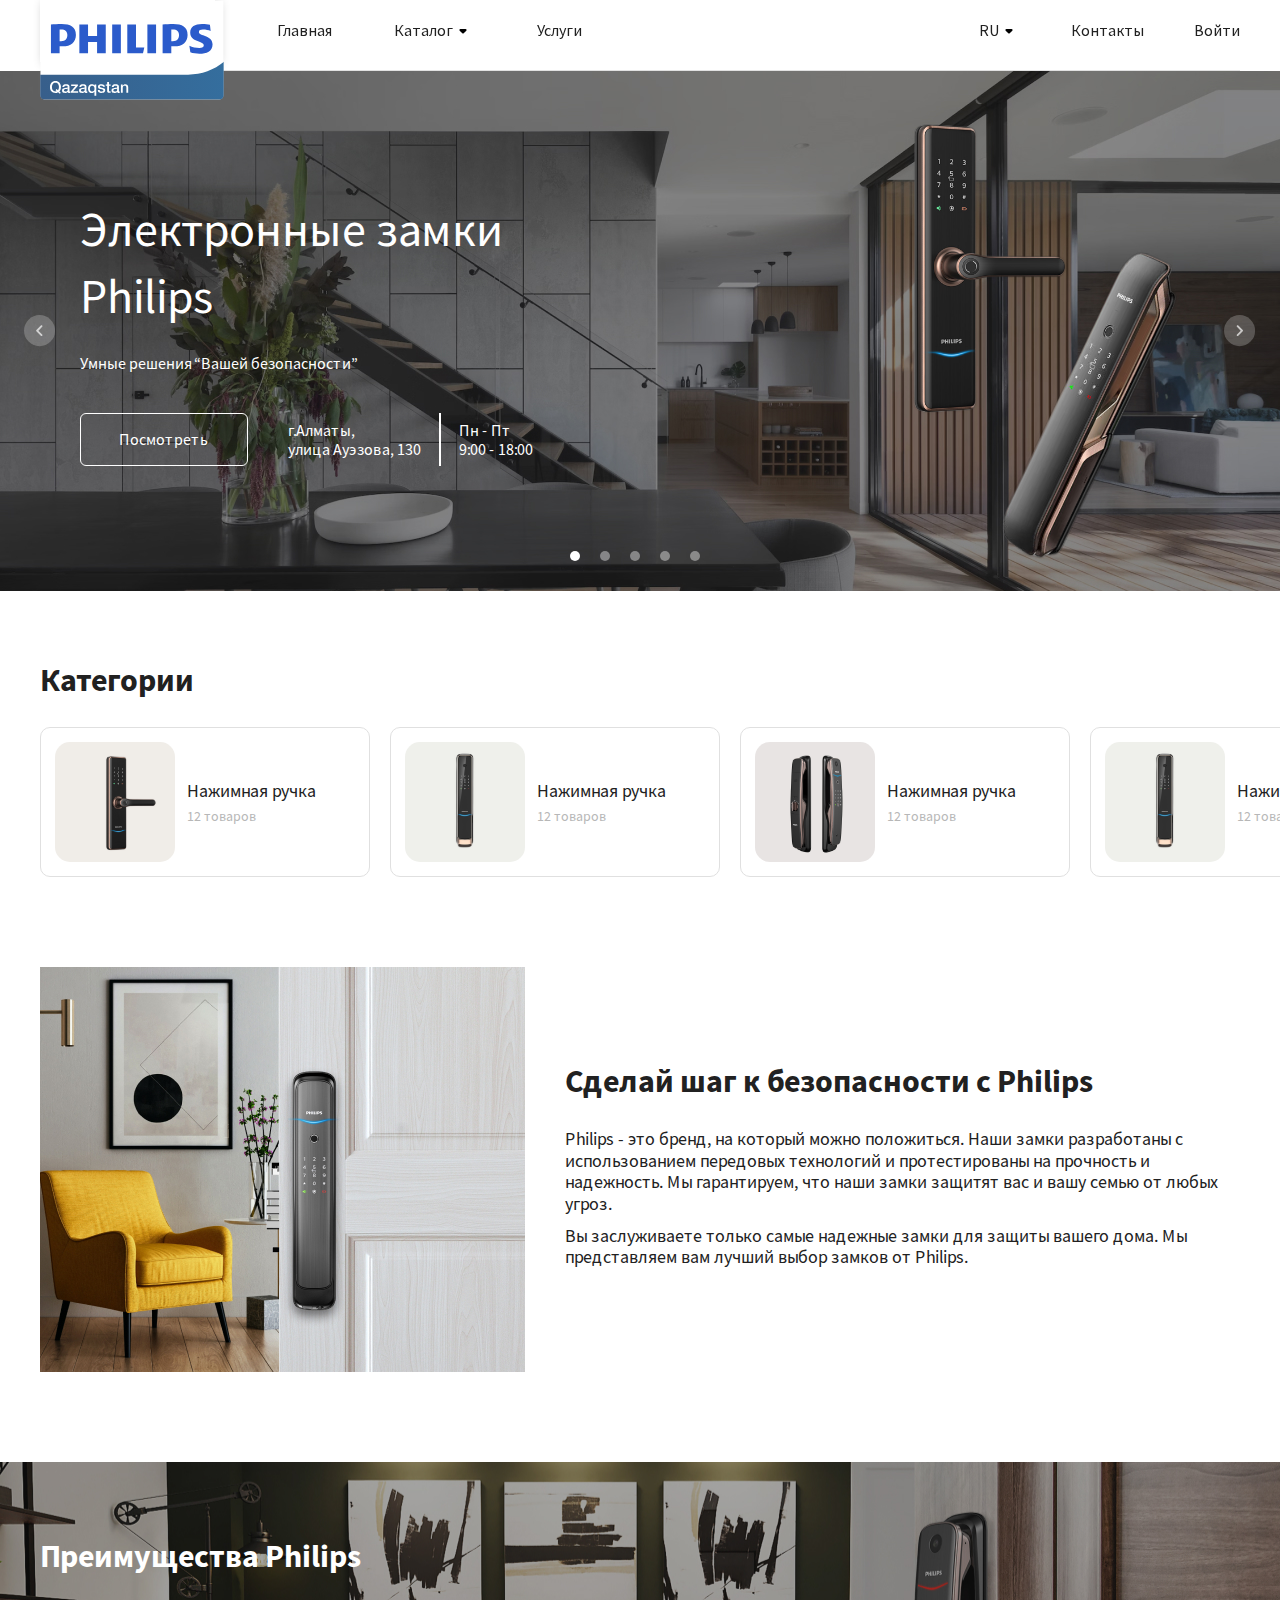
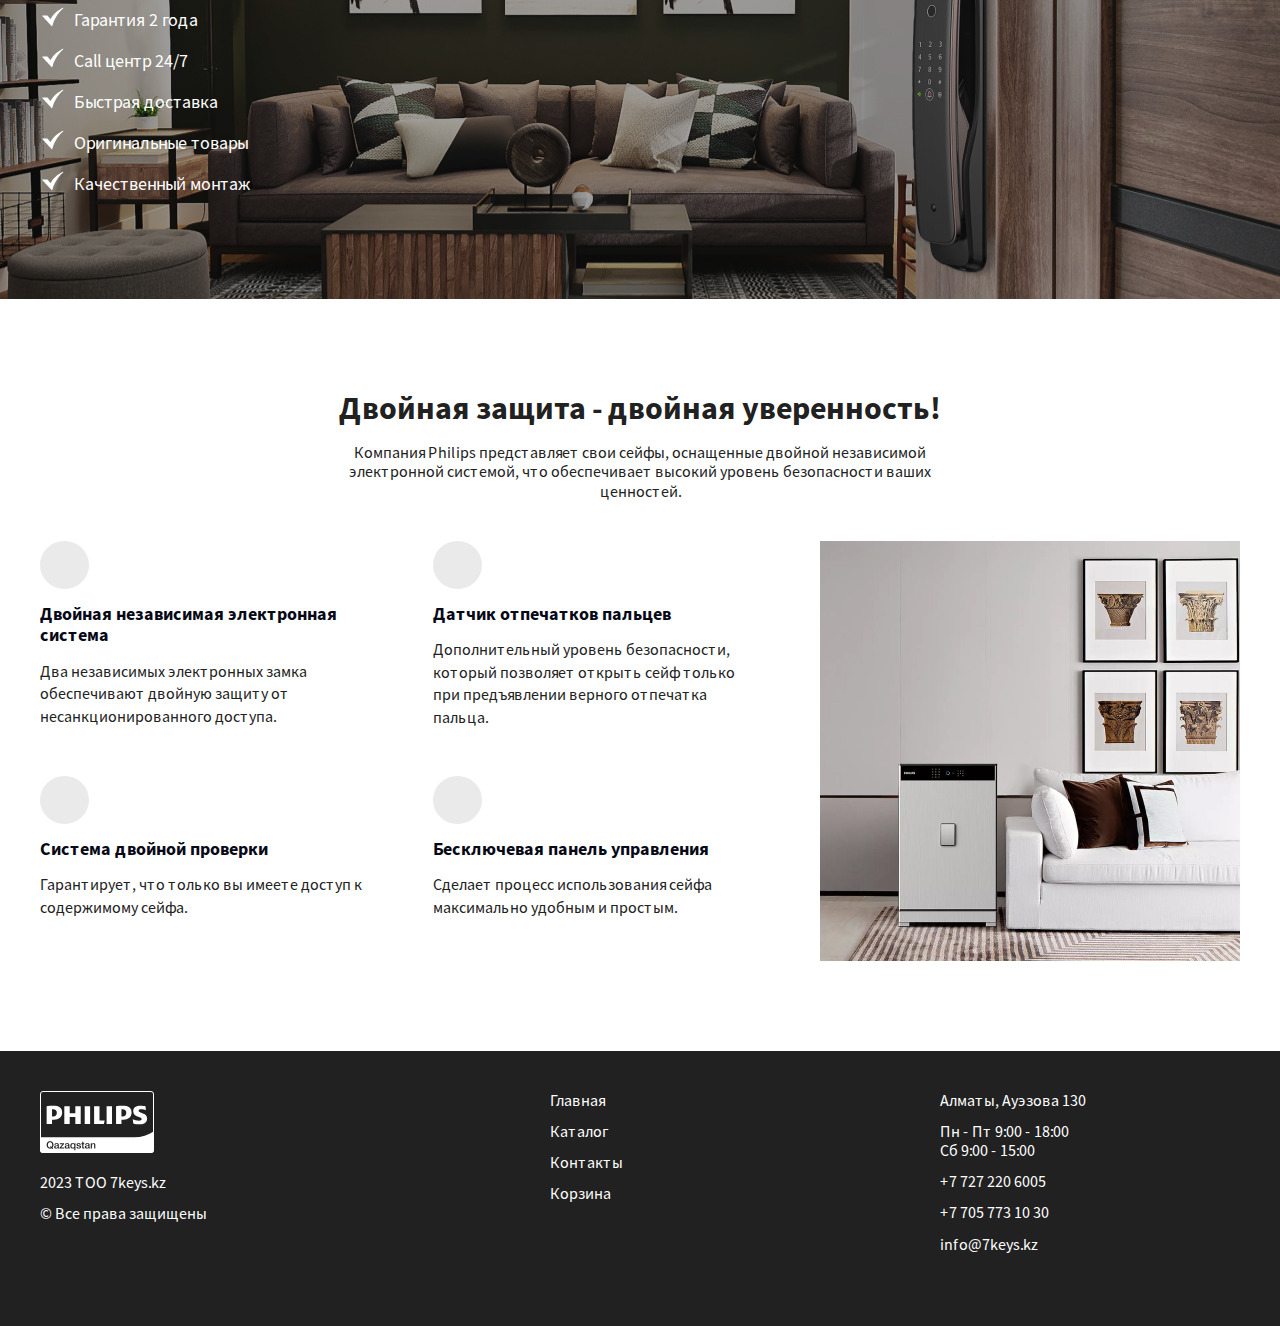
==== commit a79ad430: "footer adaptive" ====
--- a/index.html
+++ b/index.html
@@ -234,7 +234,7 @@
       </div>
     </div>
   </section>
-  <!-- / Advantages -->~
+  <!-- / Advantages -->
 
   <!-- Slider Locks -->
   <!-- <section class="locks">
@@ -587,26 +587,26 @@
   <!-- <section class="partners">
     <div class="wrapper">
       <h2 class="wrapper-title">Наши партнеры</h2>
-      <div class="partners-inner" id="partners">
-        <a class="partners-item" href="#" target="_blank">
+      <div class="partners-inner" id="partnersq32e">
+        <a class="partners-item" href="https://www.salicepaolo.it/ru/home/" target="_blank">
           <img src="./assets/images/partners/partner-1.png" alt="">
         </a>
-        <a class="partners-item" href="#" target="_blank">
+        <a class="partners-item" href="https://www.abloy.com/global/en-sg" target="_blank">
           <img src="./assets/images/partners/partner-2.png" alt="">
         </a>
-        <a class="partners-item" href="#" target="_blank">
+        <a class="partners-item" href="https://amig.es/export_en/" target="_blank">
           <img src="./assets/images/partners/partner-3.png" alt="">
         </a>
-        <a class="partners-item" href="#" target="_blank">
+        <a class="partners-item" href="https://www.lineacali.it/en/" target="_blank">
           <img src="./assets/images/partners/partner-4.png" alt="">
         </a>
-        <a class="partners-item" href="#" target="_blank">
+        <a class="partners-item" href="https://www.alfredoporro.it/" target="_blank">
           <img src="./assets/images/partners/partner-5.png" alt="">
         </a>
-        <a class="partners-item" href="#" target="_blank">
+        <a class="partners-item" href="https://www.ryobitools.com/" target="_blank">
           <img src="./assets/images/partners/partner-6.png" alt="">
         </a>
-        <a class="partners-item" href="#" target="_blank">
+        <a class="partners-item" href="https://www.tesa.es/en" target="_blank">
           <img src="./assets/images/partners/partner-7.png" alt="">
         </a>
       </div>
@@ -615,7 +615,7 @@
   <!-- / Slider Partners -->
 
   <!-- About Safe -->
-  <!-- <section class="aboutSafe">
+  <section class="aboutSafe">
     <div class="wrapper">
       <div class="wrapper-header-withSb">
         <h2 class="wrapper-title">Двойная защита - двойная уверенность!</h2>
@@ -649,11 +649,11 @@
           </div>
         </div>
         <div class="aboutSafe-preview">
-
-        </div>
-      </div>
-    </div>
-  </section> -->
+          <img src="./assets/images/safe.jpg" alt="">
+        </div>
+      </div>
+    </div>
+  </section>
   <!-- / About Safe -->
 
   <!-- Gallery -->
@@ -681,12 +681,12 @@
   <!-- / Gallery -->
 
   <!-- Footer -->
-  <!-- <footer class="footer">
+  <footer class="footer">
     <div class="wrapper">
       <div class="footer-inner">
         <div class="footer-col">
           <a class="footer-logo" href="#">
-            <svg><use xlink:href="./assets/images/sprite.svg#logo-white"></use></svg>
+            <img src="./assets/images/logo-white.svg" alt="">
           </a>
           <p class="footer-text">2023 ТОО 7keys.kz</p>
           <p class="footer-text">© Все права защищены</p>
@@ -720,7 +720,7 @@
         </div>
       </div>
     </div>
-  </footer> -->
+  </footer>
   <!-- / Footer -->
   
   <!-- Modal Gallery -->
--- a/assets/css/index.min.css
+++ b/assets/css/index.min.css
@@ -136,10 +136,10 @@
   color: #212121;
 }
 .wrapper-header-withSb {
-  margin-bottom: 30px;
+  margin-bottom: 40px;
 }
 .wrapper-header-withSb .wrapper-title {
-  margin-bottom: 14px;
+  margin-bottom: 16px;
 }
 @media (max-width: 1200px) {
   .wrapper {
@@ -150,6 +150,12 @@
   .wrapper-title {
     font-size: 30px;
     margin-bottom: 24px;
+  }
+  .wrapper-header-withSb {
+    margin-bottom: 35px;
+  }
+  .wrapper-header-withSb .wrapper-title {
+    margin-bottom: 16px;
   }
 }
 @media (max-width: 768px) {
@@ -462,6 +468,74 @@
 }
 .footer-link .footer-text {
   margin-bottom: 0;
+}
+@media (max-width: 1200px) {
+  .footer {
+    margin-top: 60px;
+    padding: 30px 0 50px;
+  }
+  .footer-inner {
+    grid-template-columns: 40% 30% 25%;
+  }
+  .footer-logo {
+    width: 91.2px;
+    height: 49.6px;
+    margin-bottom: 20px;
+  }
+  .footer-text {
+    margin-bottom: 12px;
+  }
+  .footer-link {
+    margin-bottom: 12px;
+  }
+}
+@media (max-width: 768px) {
+  .footer {
+    margin-top: 50px;
+    padding: 30px 0 40px;
+  }
+  .footer-inner {
+    grid-template-columns: 70% 30%;
+    grid-gap: 30px 0;
+  }
+  .footer-inner .footer-col:last-child {
+    grid-column: 1/3;
+  }
+  .footer-logo {
+    width: 91.2px;
+    height: 49.6px;
+    margin-bottom: 20px;
+  }
+  .footer-text {
+    margin-bottom: 12px;
+  }
+  .footer-link {
+    margin-bottom: 12px;
+  }
+}
+@media (max-width: 380px) {
+  .footer {
+    margin-top: 50px;
+    padding: 20px 0 40px;
+  }
+  .footer-inner {
+    grid-template-columns: 1fr;
+    grid-gap: 30px 0;
+  }
+  .footer-inner .footer-col:last-child {
+    grid-column: 1/2;
+  }
+  .footer-logo {
+    width: 91.2px;
+    height: 49.6px;
+    margin-bottom: 20px;
+  }
+  .footer-text {
+    margin-bottom: 12px;
+  }
+  .footer-link {
+    margin-bottom: 12px;
+  }
 }
 
 .nav {
@@ -1253,7 +1327,7 @@
     display: none !important;
   }
   .intro-slider .slick-dots {
-    bottom: 4px;
+    bottom: 8px;
   }
   .intro-slider .slick-dots button {
     height: 6px;
@@ -1496,6 +1570,7 @@
 }
 .aboutSafe-inner {
   display: grid;
+  align-items: flex-start;
   grid-template-columns: 1fr 420px;
   grid-gap: 60px;
 }
@@ -1505,7 +1580,6 @@
   grid-gap: 48px 65px;
 }
 .aboutSafe-preview {
-  padding-bottom: 100%;
   background-color: #EAEAEA;
 }
 .aboutSafe-item-icon {
@@ -1524,7 +1598,50 @@
 .aboutSafe-item-description {
   line-height: 1.4;
 }
-
+@media (max-width: 1200px) {
+  .aboutSafe-inner {
+    grid-template-columns: 1fr 360px;
+    grid-gap: 40px;
+  }
+  .aboutSafe-content {
+    grid-template-columns: repeat(2, 1fr);
+    grid-gap: 40px;
+  }
+  .aboutSafe-item-icon {
+    height: 40px;
+    width: 40px;
+    margin-bottom: 14px;
+  }
+  .aboutSafe-item-title {
+    font-size: 18px;
+    margin-bottom: 12px;
+  }
+}
+@media (max-width: 992px) {
+  .aboutSafe-content {
+    grid-template-columns: 1fr;
+  }
+}
+@media (max-width: 768px) {
+  .aboutSafe-inner {
+    grid-template-columns: 1fr 1fr;
+    grid-gap: 20px;
+  }
+  .aboutSafe-content {
+    grid-template-columns: 1fr;
+    grid-gap: 30px;
+  }
+}
+@media (max-width: 576px) {
+  .aboutSafe-inner {
+    grid-template-columns: 1fr;
+    grid-gap: 30px;
+  }
+  .aboutSafe-content {
+    grid-template-columns: 1fr;
+    grid-gap: 30px;
+  }
+}
 .contacts-block {
   display: grid;
   grid-template-columns: repeat(2, 1fr);
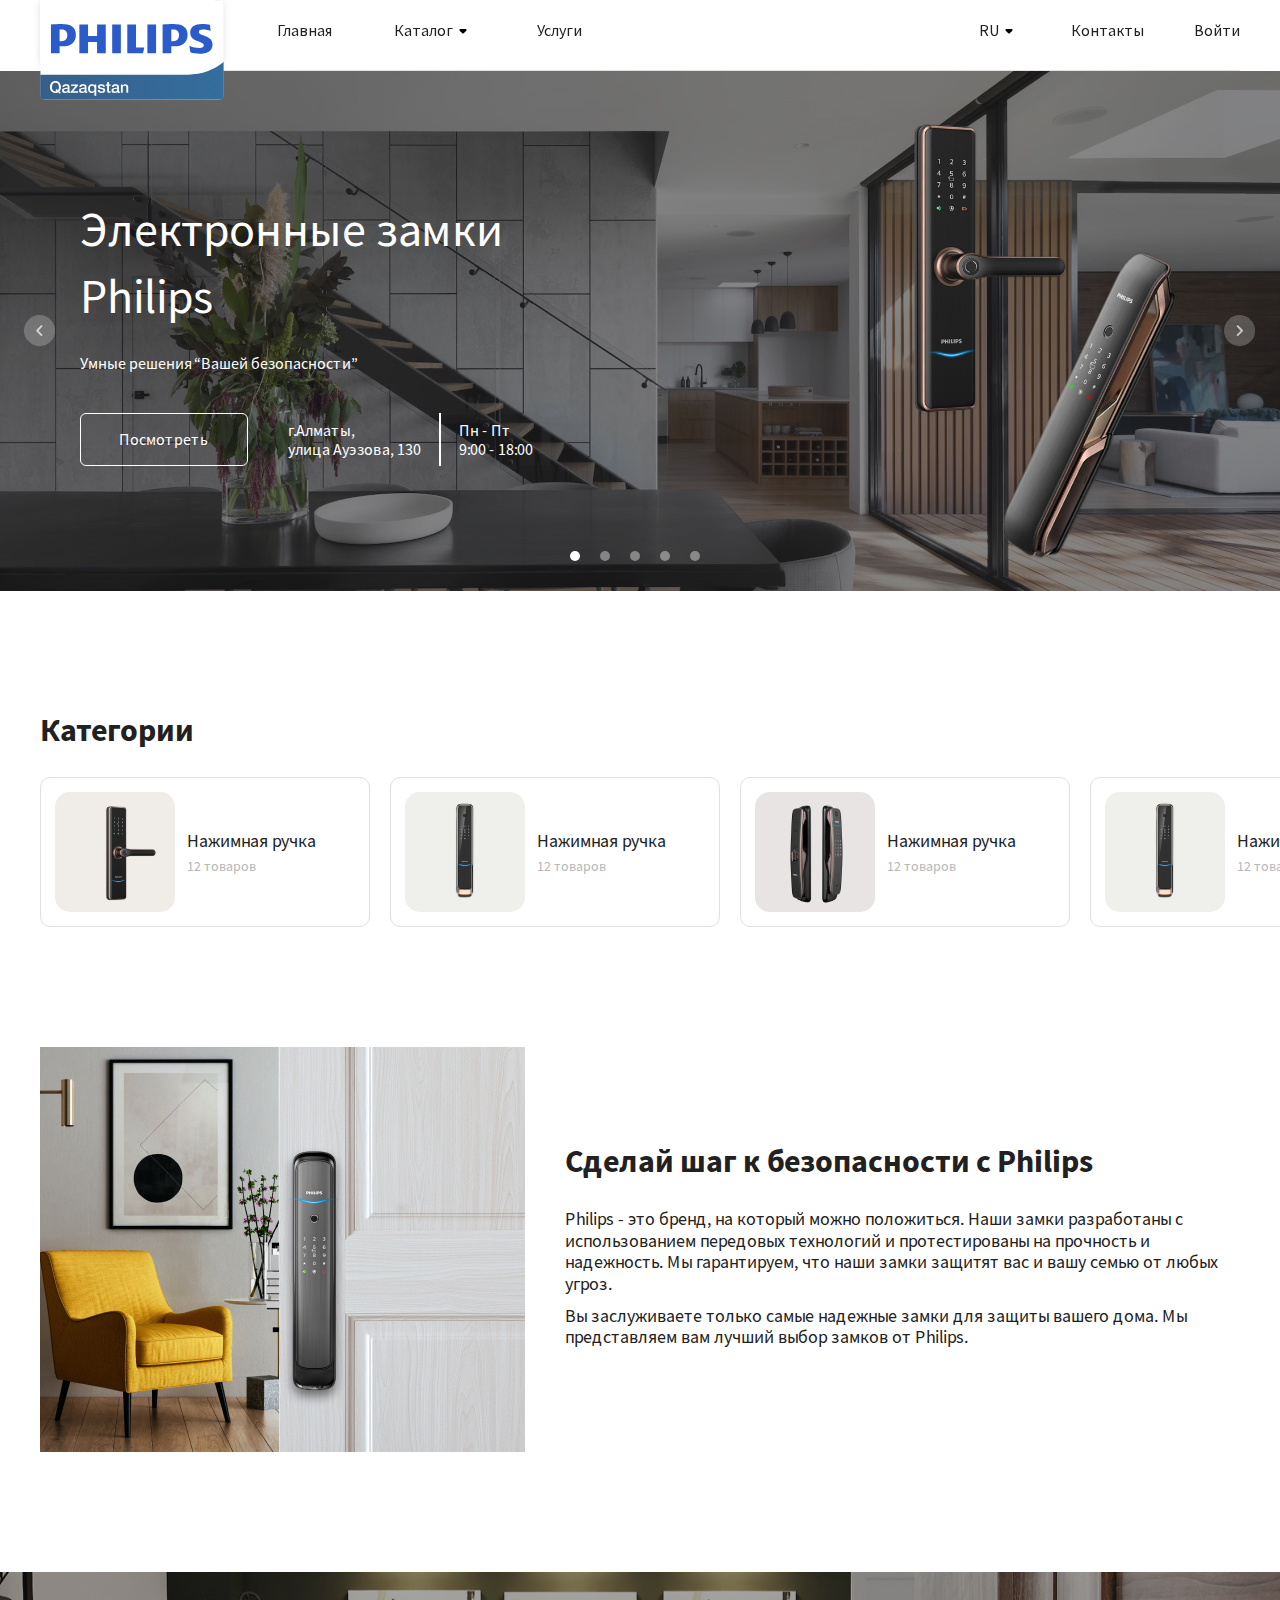
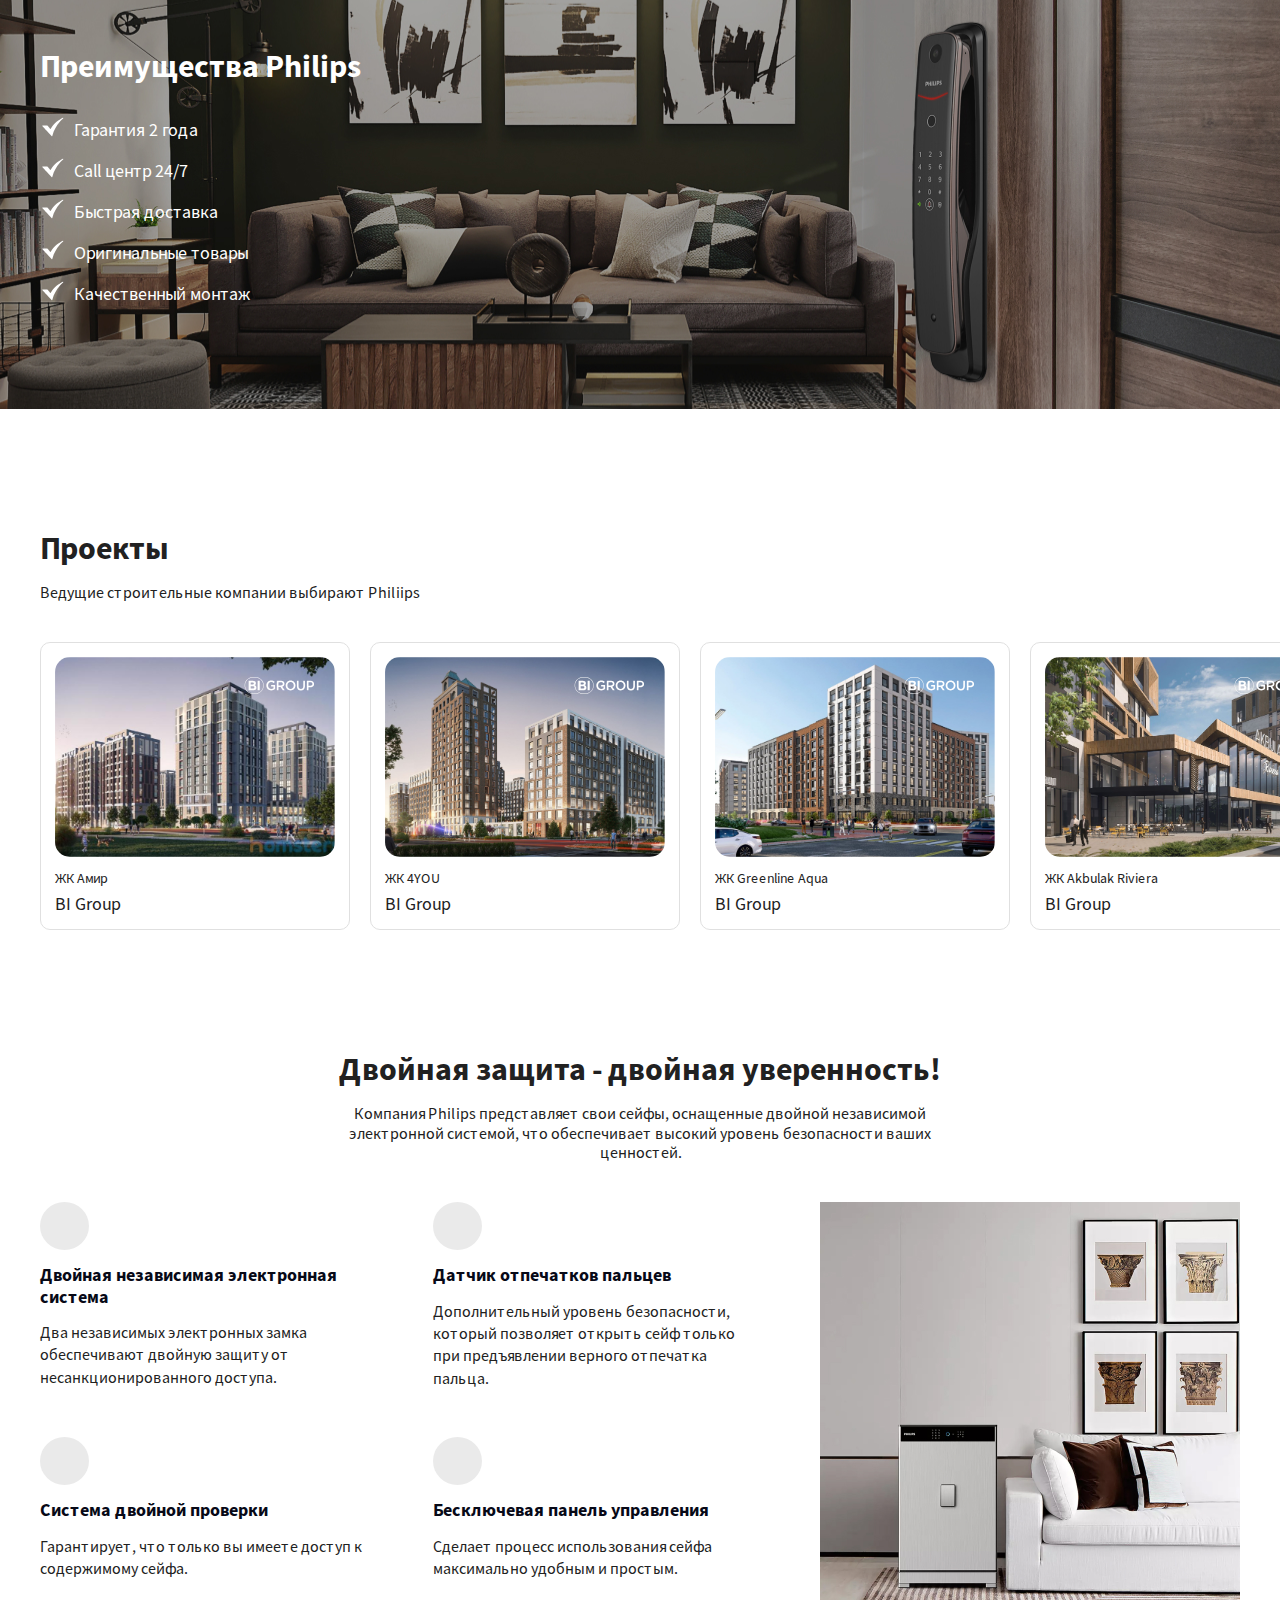
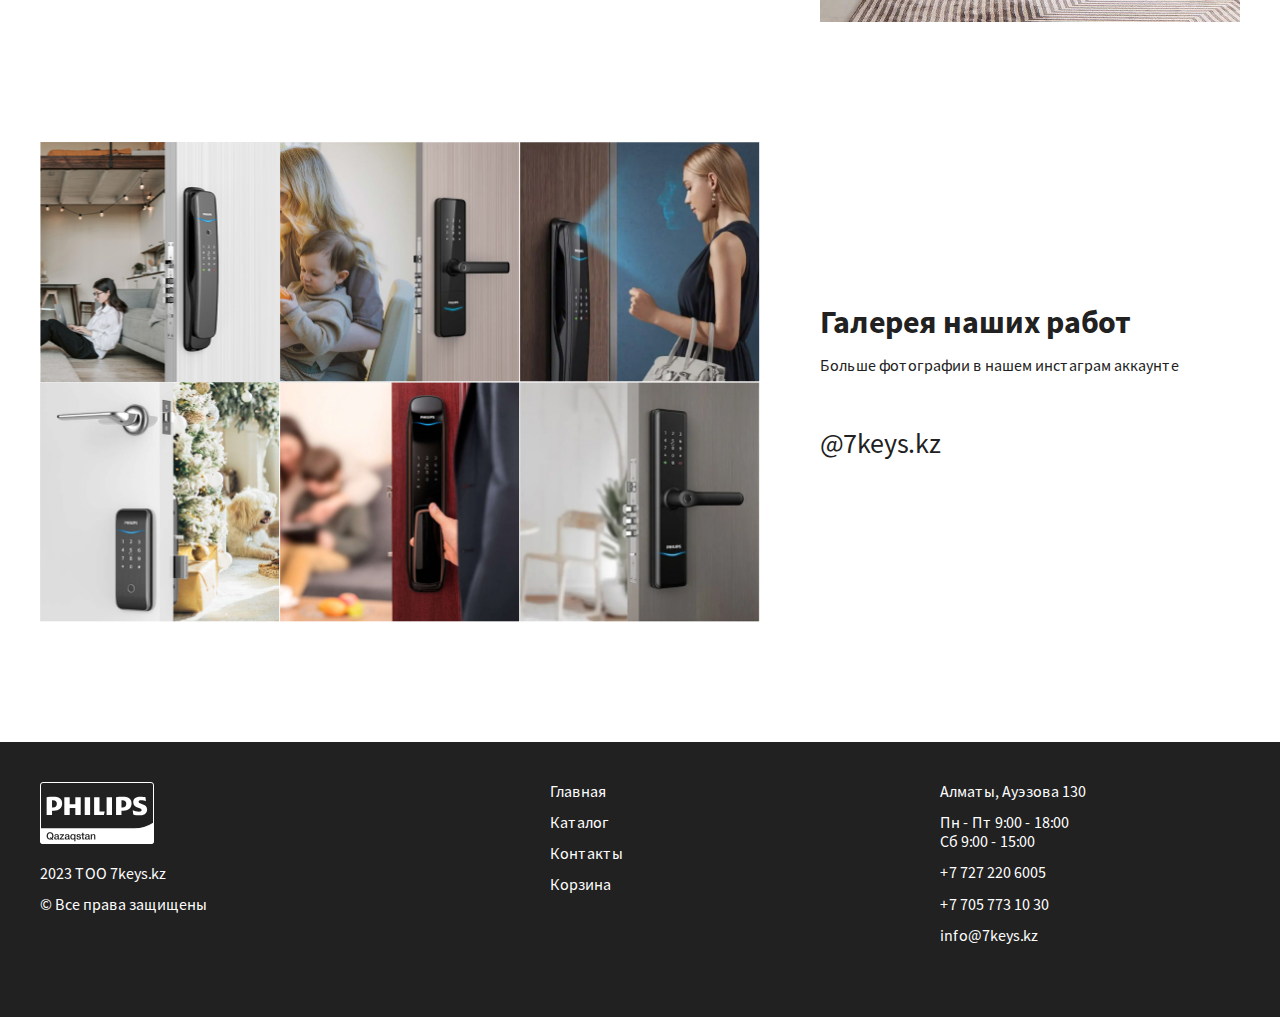
==== commit f62d2beb: "adaprive home" ====
--- a/index.html
+++ b/index.html
@@ -102,7 +102,7 @@
    <!-- / Header -->
 
   <!-- Intro -->
-  <section class="intro">
+  <section class="intro wrapper-block">
     <div class="intro-slider" id="intro-slider">
       <div class="intro-slide" style="background-image: url(./assets/images/intro/intro-bg.jpg)">
         <div class="wrapper">
@@ -147,7 +147,7 @@
   <!-- / Intro -->
 
   <!-- Slider Categories -->
-  <section class="categories">
+  <section class="categories wrapper-block">
     <div class="wrapper">
       <h2 class="wrapper-title">Категории</h2>
       <div class="slider-block">
@@ -185,7 +185,7 @@
   <!-- / Slider Categories -->
   
   <!-- About Us -->
-  <section class="aboutUs">
+  <section class="aboutUs wrapper-block">
     <div class="wrapper">
       <div class="aboutUs-inner">
         <img class="aboutUs-photo" src="./assets/images/about-us.jpg" alt="">
@@ -207,7 +207,7 @@
   <!-- / About Us -->
 
   <!-- Advantages -->
-  <section class="advantages">
+  <section class="advantages wrapper-block">
     <div class="wrapper">
       <div class="advantages-inner">
         <h2 class="wrapper-title">Преимущества Philips</h2>
@@ -511,76 +511,106 @@
   <!-- Slider Locks -->
 
   <!-- Slider Projects -->
-  <!-- <section class="projects">
+  <section class="projects">
     <div class="wrapper">
       <div class="wrapper-header-withSb">
         <h2 class="wrapper-title">Проекты</h2>
         <p class="wrapper-subtitle">Ведущие строительные компании выбирают Philiips</p>
       </div>
       <div class="slider-block">
-        <a class="projects-item" href="#">
+        <a class="projects-item" href="https://amir.bi.group/" target="_blank">
           <div class="projects-preview">
-            <img src="./assets/images/rams-bg.jpg" alt="">
-            <img class="logo" src="./assets/images/rams-logo.svg" alt="">
+            <img src="./assets/images/projects/Preview-1.jpg" alt="">
+            <img class="logo" src="./assets/images/projects/logos/bi-group.svg" alt="">
           </div>
           <div class="projects-bottom">
-            <h4 class="projects-subtitle">ЖК Rams Garden</h4>
-            <h3 class="projects-title">RAMS Qazaqstan</h3>
-          </div>
-        </a>
-        <a class="projects-item" href="#">
+            <h4 class="projects-subtitle">ЖК Амир</h4>
+            <h3 class="projects-title">BI Group</h3>
+          </div>
+        </a>
+        <a class="projects-item" href="https://4you.bi.group/" target="_blank">
           <div class="projects-preview">
-            <img src="./assets/images/rams-bg.jpg" alt="">
-            <img class="logo" src="./assets/images/rams-logo.svg" alt="">
+            <img src="./assets/images/projects/Preview-2.jpg" alt="">
+            <img class="logo" src="./assets/images/projects/logos/bi-group.svg" alt="">
           </div>
           <div class="projects-bottom">
-            <h4 class="projects-subtitle">ЖК Rams Garden</h4>
-            <h3 class="projects-title">RAMS Qazaqstan</h3>
-          </div>
-        </a>
-        <a class="projects-item" href="#">
+            <h4 class="projects-subtitle">ЖК 4YOU</h4>
+            <h3 class="projects-title">BI Group</h3>
+          </div>
+        </a>
+        <a class="projects-item" href="https://greenline-aqua.bi.group/" target="_blank">
           <div class="projects-preview">
-            <img src="./assets/images/rams-bg.jpg" alt="">
-            <img class="logo" src="./assets/images/rams-logo.svg" alt="">
+            <img src="./assets/images/projects/Preview-3.jpg" alt="">
+            <img class="logo" src="./assets/images/projects/logos/bi-group.svg" alt="">
           </div>
           <div class="projects-bottom">
-            <h4 class="projects-subtitle">ЖК Rams Garden</h4>
-            <h3 class="projects-title">RAMS Qazaqstan</h3>
-          </div>
-        </a>
-        <a class="projects-item" href="#">
+            <h4 class="projects-subtitle">ЖК Greenline Aqua</h4>
+            <h3 class="projects-title">BI Group</h3>
+          </div>
+        </a>
+        <a class="projects-item" href="https://akbulak-riviera.bi.group/" target="_blank">
           <div class="projects-preview">
-            <img src="./assets/images/rams-bg.jpg" alt="">
-            <img class="logo" src="./assets/images/rams-logo.svg" alt="">
+            <img src="./assets/images/projects/Preview-4.jpg" alt="">
+            <img class="logo" src="./assets/images/projects/logos/bi-group.svg" alt="">
           </div>
           <div class="projects-bottom">
-            <h4 class="projects-subtitle">ЖК Rams Garden</h4>
-            <h3 class="projects-title">RAMS Qazaqstan</h3>
-          </div>
-        </a>
-        <a class="projects-item" href="#">
+            <h4 class="projects-subtitle">ЖК Akbulak Riviera</h4>
+            <h3 class="projects-title">BI Group</h3>
+          </div>
+        </a>
+        <a class="projects-item" href="https://davinci.bi.group/" target="_blank">
           <div class="projects-preview">
-            <img src="./assets/images/rams-bg.jpg" alt="">
-            <img class="logo" src="./assets/images/rams-logo.svg" alt="">
+            <img src="./assets/images/projects/Preview-5.jpg" alt="">
+            <img class="logo" src="./assets/images/projects/logos/bi-group.svg" alt="">
           </div>
           <div class="projects-bottom">
-            <h4 class="projects-subtitle">ЖК Rams Garden</h4>
-            <h3 class="projects-title">RAMS Qazaqstan</h3>
-          </div>
-        </a>
-        <a class="projects-item" href="#">
+            <h4 class="projects-subtitle">ЖК DA Vinci</h4>
+            <h3 class="projects-title">BI Group</h3>
+          </div>
+        </a>
+        <a class="projects-item" href="https://zhk-miracle.kz/?utm_source=search&utm_medium=cpc_micro_conversion&utm_campaign=brand&utm_content=644547101023&utm_term=%D0%B6%D0%BA%20miracle&gclid=CjwKCAjwv8qkBhAnEiwAkY-ahqjwiMyLM4y0ZkYgrxXsh-4f4K1RCpscs1UvX6oge6XE3qQ2TBzNDBoCcwcQAvD_BwE" target="_blank">
           <div class="projects-preview">
-            <img src="./assets/images/rams-bg.jpg" alt="">
-            <img class="logo" src="./assets/images/rams-logo.svg" alt="">
+            <img src="./assets/images/projects/Preview-6.jpg" alt="">
+            <img class="logo" src="./assets/images/projects/logos/time-group.svg" alt="">
           </div>
           <div class="projects-bottom">
-            <h4 class="projects-subtitle">ЖК Rams Garden</h4>
-            <h3 class="projects-title">RAMS Qazaqstan</h3>
-          </div>
-        </a>
-      </div>
-    </div>
-  </section> -->
+            <h4 class="projects-subtitle">ЖК Miracle</h4>
+            <h3 class="projects-title">Time Group</h3>
+          </div>
+        </a>
+        <a class="projects-item" href="https://korter.kz/alma-park-%D0%BD%D1%83%D1%80-%D1%81%D1%83%D0%BB%D1%82%D0%B0%D0%BD-%D0%B0%D1%81%D1%82%D0%B0%D0%BD%D0%B0" target="_blank">
+          <div class="projects-preview">
+            <img src="./assets/images/projects/Preview-7.jpg" alt="">
+            <img class="logo" src="./assets/images/projects/logos/svoydom.svg" alt="">
+          </div>
+          <div class="projects-bottom">
+            <h4 class="projects-subtitle">ЖК Alma Park</h4>
+            <h3 class="projects-title">SvoyDom</h3>
+          </div>
+        </a>
+        <a class="projects-item" href="https://hayatpark.kz/ru/" target="_blank">
+          <div class="projects-preview">
+            <img src="./assets/images/projects/Preview-8.jpg" alt="">
+            <img class="logo" src="./assets/images/projects/logos/hayat.svg" alt="">
+          </div>
+          <div class="projects-bottom">
+            <h4 class="projects-subtitle">ЖК Hayat Park</h4>
+            <h3 class="projects-title">Hayat Construction Group</h3>
+          </div>
+        </a>
+        <a class="projects-item" href="https://korter.kz/%D0%B6%D0%BA-geneva-elite-apartments-%D0%B0%D0%BB%D0%BC%D0%B0%D1%82%D1%8B" target="_blank">
+          <div class="projects-preview">
+            <img src="./assets/images/projects/Preview-9.jpg" alt="">
+            <img class="logo" src="./assets/images/projects/logos/mozart-bau.svg" alt="">
+          </div>
+          <div class="projects-bottom">
+            <h4 class="projects-subtitle">ЖК Женева</h4>
+            <h3 class="projects-title">Mozart Bau</h3>
+          </div>
+        </a>
+      </div>
+    </div>
+  </section>
   <!-- / Slider Projects -->
 
   <!-- Slider Partners -->
@@ -615,7 +645,7 @@
   <!-- / Slider Partners -->
 
   <!-- About Safe -->
-  <section class="aboutSafe">
+  <section class="aboutSafe wrapper-block">
     <div class="wrapper">
       <div class="wrapper-header-withSb">
         <h2 class="wrapper-title">Двойная защита - двойная уверенность!</h2>
@@ -657,7 +687,7 @@
   <!-- / About Safe -->
 
   <!-- Gallery -->
-  <!-- <section class="gallery">
+  <section class="gallery wrapper-block">
     <div class="wrapper">
       <div class="gallery-inner">
         <div class="gallery-photos">
@@ -673,11 +703,11 @@
           <h2 class="wrapper-title">Галерея наших работ</h2>
           <p>Больше фотографии в нашем инстаграм аккаунте</p>
   
-          <a class="gallery-link" href="#">@7keys.kz</a>
-        </div>
-      </div>
-    </div>
-  </section> -->
+          <a class="gallery-link" href="https://www.instagram.com/7keys.kz/" target="_blank">@7keys.kz</a>
+        </div>
+      </div>
+    </div>
+  </section>
   <!-- / Gallery -->
 
   <!-- Footer -->
@@ -692,13 +722,13 @@
           <p class="footer-text">© Все права защищены</p>
         </div>
         <div class="footer-col">
-          <a class="footer-link line white" href="#">
+          <a class="footer-link line white" href="/">
             <p class="footer-text">Главная</p>
           </a>
-          <a class="footer-link line white" href="#">
+          <a class="footer-link line white" href="./pages/uiLanding/catalog.html">
             <p class="footer-text">Каталог</p>
           </a>
-          <a class="footer-link line white" href="#">
+          <a class="footer-link line white" href="./pages/uiLanding/contacts.html">
             <p class="footer-text">Контакты</p>
           </a>
           <a class="footer-link line white" href="#">
--- a/assets/css/index.min.css
+++ b/assets/css/index.min.css
@@ -125,8 +125,8 @@
   padding: 0 40px;
   margin: 0 auto;
 }
-.wrapper.block {
-  margin: 60px 0 70px;
+.wrapper-block {
+  margin: 120px 0;
 }
 .wrapper-title {
   font-weight: 700;
@@ -145,8 +145,14 @@
   .wrapper {
     padding: 0 30px;
   }
+  .wrapper-block {
+    margin: 100px 0;
+  }
 }
 @media (max-width: 992px) {
+  .wrapper-block {
+    margin: 90px 0;
+  }
   .wrapper-title {
     font-size: 30px;
     margin-bottom: 24px;
@@ -162,7 +168,21 @@
   .wrapper {
     padding: 0 20px;
   }
-}
+  .wrapper-block {
+    margin: 70px 0;
+  }
+}
+@media (max-width: 576px) {
+  .wrapper-block {
+    margin: 60px 0;
+  }
+}
+@media (max-width: 380px) {
+  .wrapper-block {
+    margin: 50px 0;
+  }
+}
+
 .header {
   width: 100%;
   position: relative;
@@ -1032,24 +1052,6 @@
     padding: 0 20px;
   }
 }
-.main section {
-  margin: 70px 0 90px;
-}
-@media (max-width: 1200px) {
-  .main section {
-    margin: 60px 0 80px;
-  }
-}
-@media (max-width: 992px) {
-  .main section {
-    margin: 50px 0 70px;
-  }
-}
-@media (max-width: 768px) {
-  .main section {
-    margin: 40px 0 60px;
-  }
-}
 .intro {
   margin: 0px !important;
 }
@@ -1508,7 +1510,80 @@
   font-size: 28px;
   color: #212121;
 }
-
+@media (max-width: 1200px) {
+  .gallery-inner {
+    grid-gap: 40px;
+  }
+  .gallery-photos {
+    width: 720px;
+    grid-template-columns: repeat(3, 1fr);
+  }
+  .gallery-col .wrapper-title {
+    margin-bottom: 14px;
+  }
+  .gallery-col p {
+    margin-bottom: 50px;
+  }
+  .gallery-link {
+    font-size: 28px;
+  }
+}
+@media (max-width: 992px) {
+  .gallery-inner {
+    grid-gap: 30px;
+  }
+  .gallery-photos {
+    width: 670px;
+    grid-template-columns: repeat(3, 1fr);
+  }
+  .gallery-col .wrapper-title {
+    margin-bottom: 14px;
+  }
+  .gallery-col p {
+    margin-bottom: 40px;
+  }
+  .gallery-link {
+    font-size: 28px;
+  }
+}
+@media (max-width: 768px) {
+  .gallery-inner {
+    display: grid;
+    grid-template-columns: 1fr;
+    grid-gap: 30px;
+  }
+  .gallery-photos {
+    grid-row: 2/3;
+    width: 100%;
+    grid-template-columns: repeat(3, 1fr);
+  }
+  .gallery-col .wrapper-title {
+    margin-bottom: 14px;
+  }
+  .gallery-col p {
+    margin-bottom: 20px;
+  }
+  .gallery-link {
+    font-size: 22px;
+  }
+  .gallery-col:last-child {
+    text-align: center;
+  }
+}
+@media (max-width: 576px) {
+  .gallery-inner {
+    grid-gap: 24px;
+  }
+  .gallery-col .wrapper-title {
+    margin-bottom: 14px;
+  }
+  .gallery-col p {
+    margin-bottom: 14px;
+  }
+  .gallery-link {
+    font-size: 20px;
+  }
+}
 .review-photos {
   display: grid;
   grid-template-columns: repeat(3, 1fr);
@@ -1557,6 +1632,7 @@
   line-height: 1;
   color: #B7B7B7;
 }
+
 .aboutSafe .wrapper-header-withSb {
   display: flex;
   flex-direction: column;
@@ -2270,4 +2346,59 @@
   line-height: 1.2;
   color: #16182D;
   color: #212121;
+}
+@media (max-width: 992px) {
+  .projects-item {
+    padding: 10px;
+    gap: 10px;
+    border-radius: 8px;
+  }
+  .projects-preview {
+    width: 236px;
+    height: 170px;
+    border-radius: 12px;
+  }
+  .projects-preview .logo {
+    top: 12px;
+    right: 18px;
+  }
+  .projects-subtitle {
+    font-size: 14px;
+    margin-bottom: 2px;
+  }
+}
+@media (max-width: 768px) {
+  .projects-item {
+    padding: 10px;
+    gap: 10px;
+    border-radius: 8px;
+  }
+  .projects-preview {
+    width: 222px;
+    height: 160px;
+    border-radius: 12px;
+  }
+  .projects-preview .logo {
+    width: 56px;
+    height: 20px;
+    top: 10px;
+    right: 16px;
+  }
+  .projects-subtitle {
+    font-size: 14px;
+    margin-bottom: 2px;
+  }
+}
+@media (max-width: 576px) {
+  .projects-preview {
+    width: 210px;
+    height: 150px;
+    border-radius: 12px;
+  }
+  .projects-preview .logo {
+    width: 56px;
+    height: 20px;
+    top: 10px;
+    right: 14px;
+  }
 }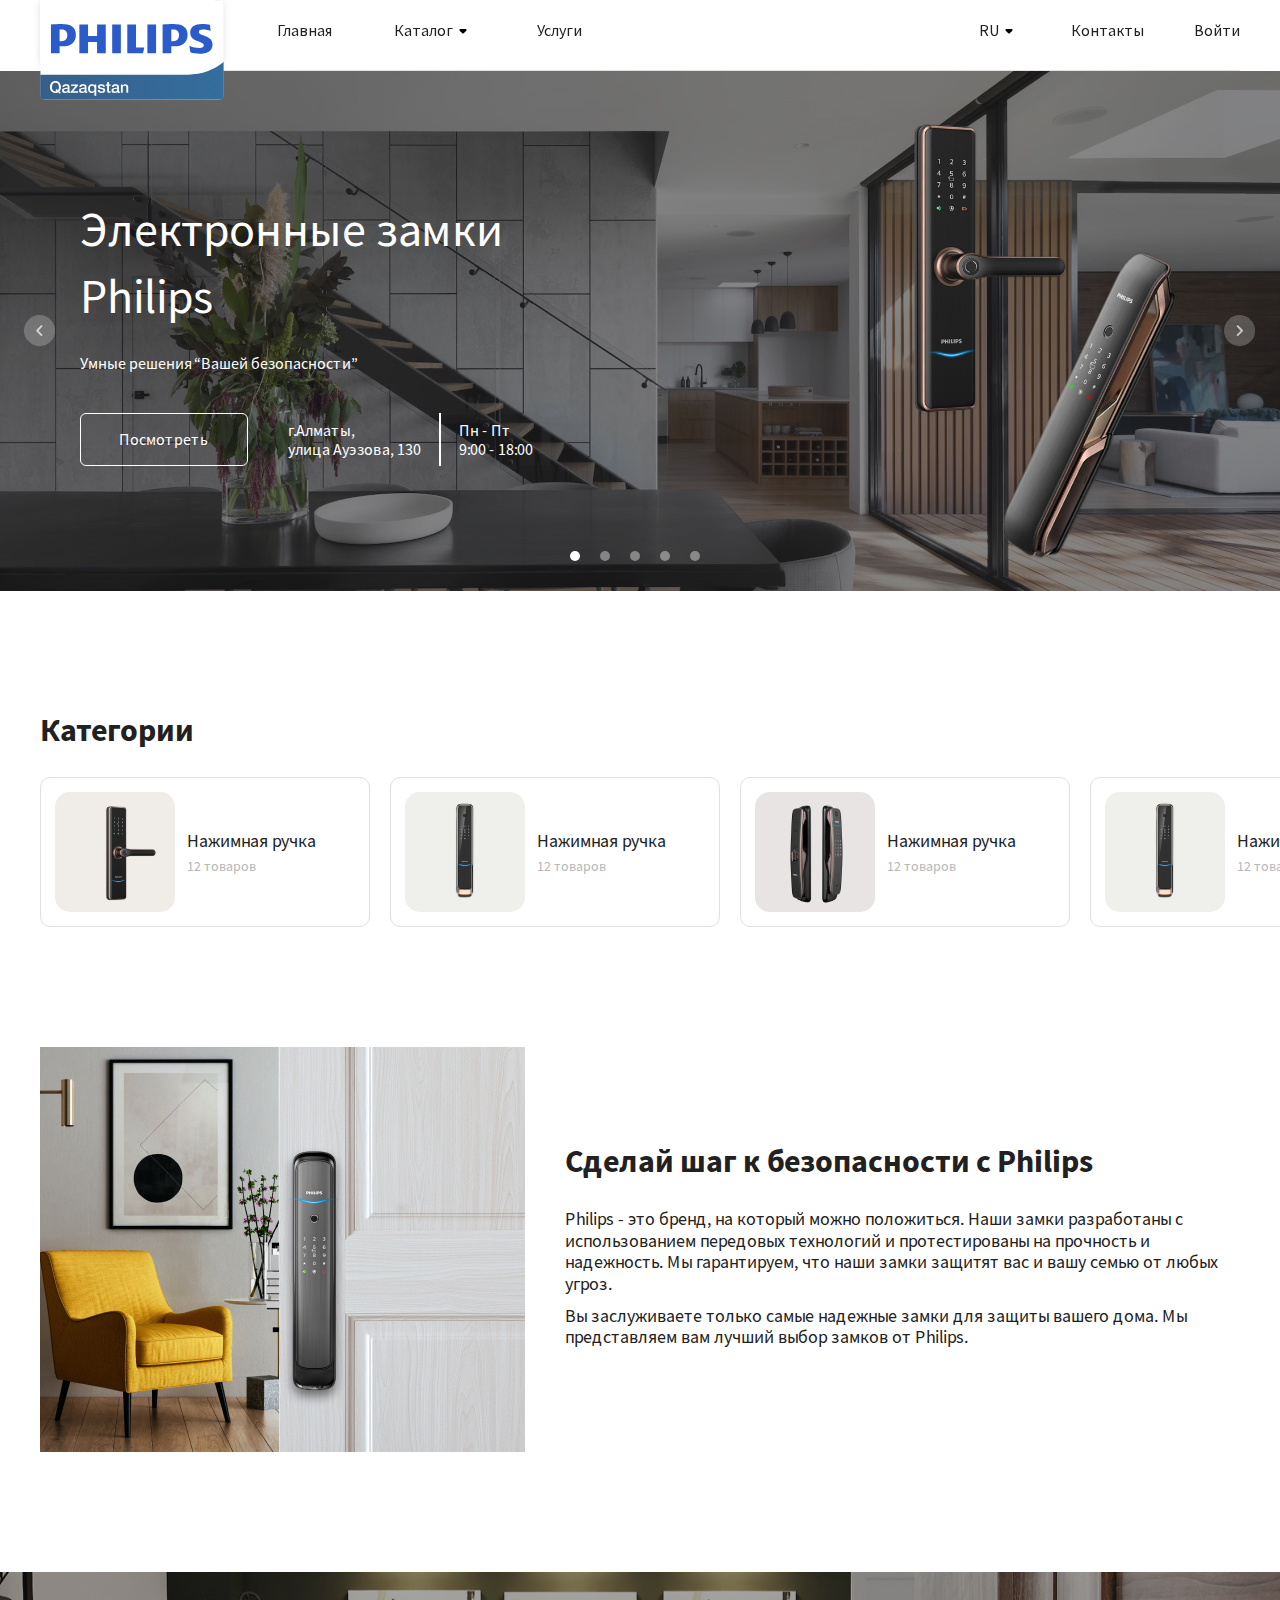
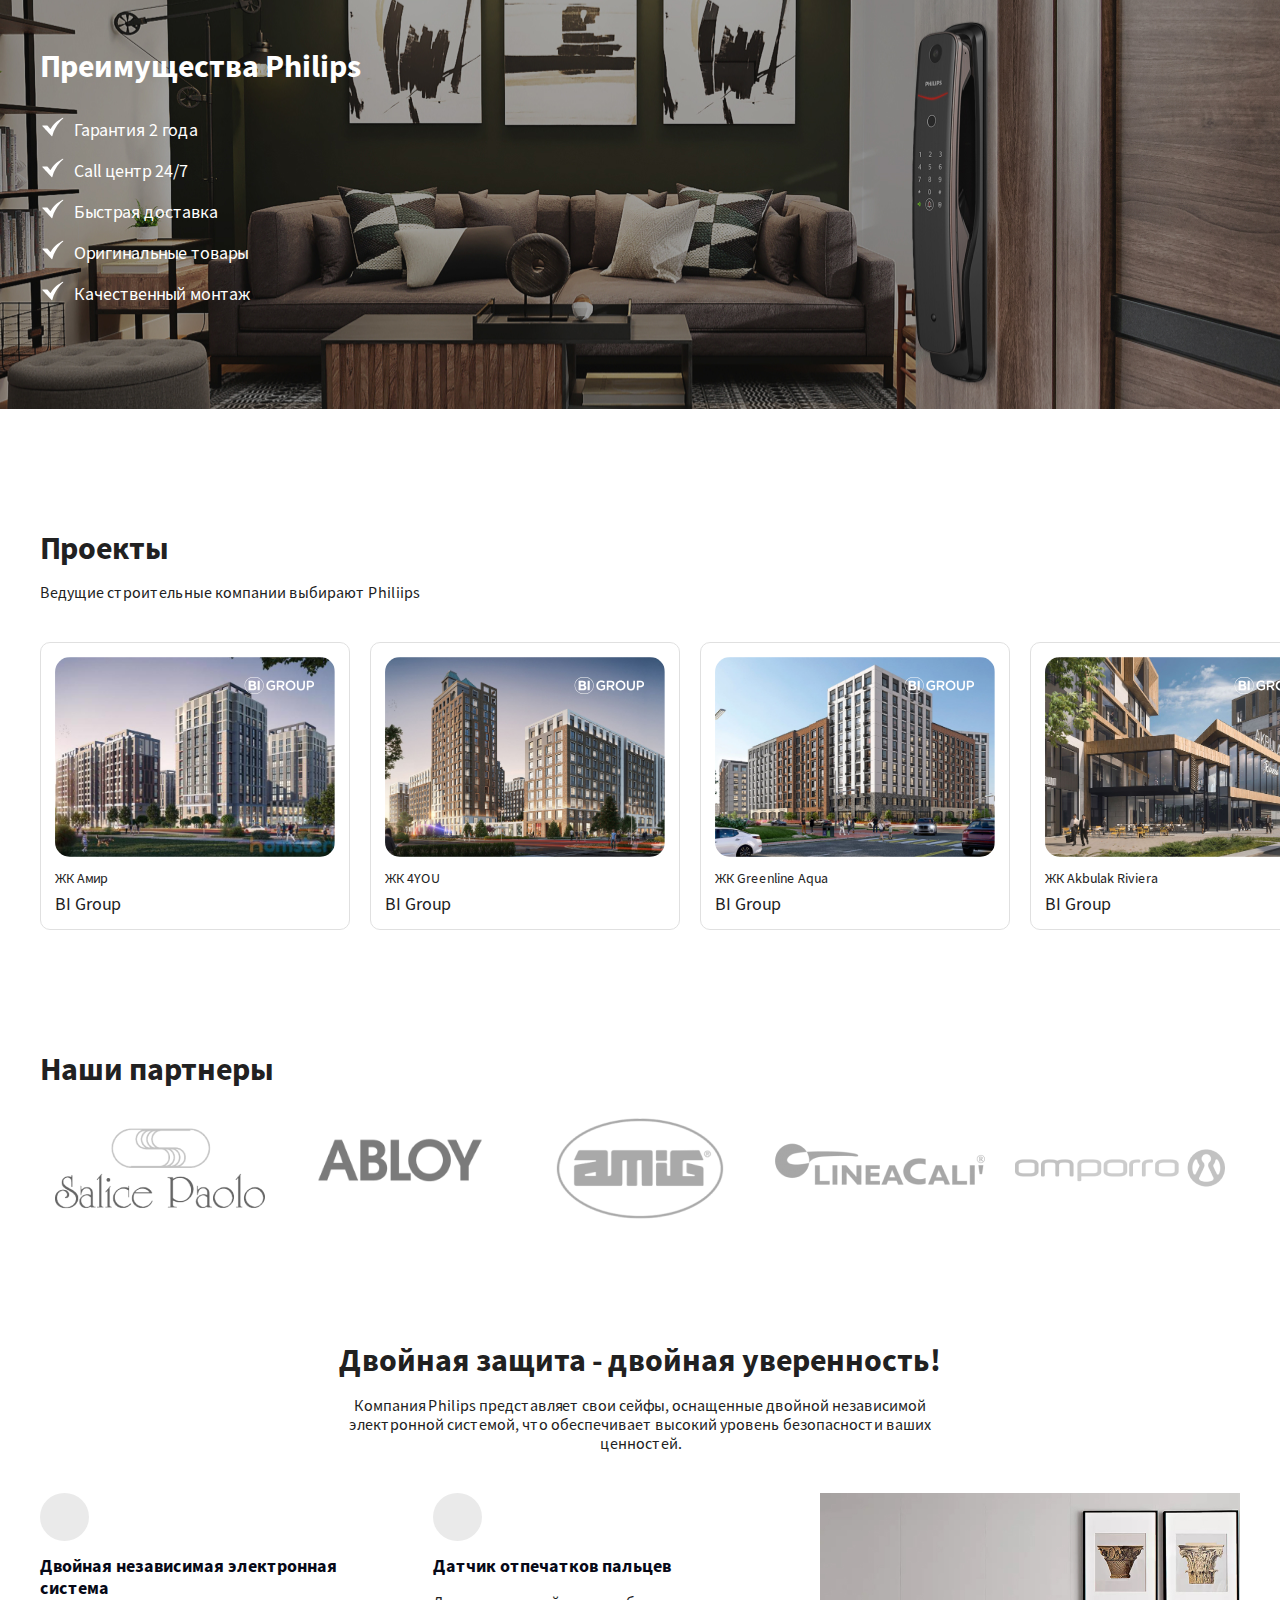
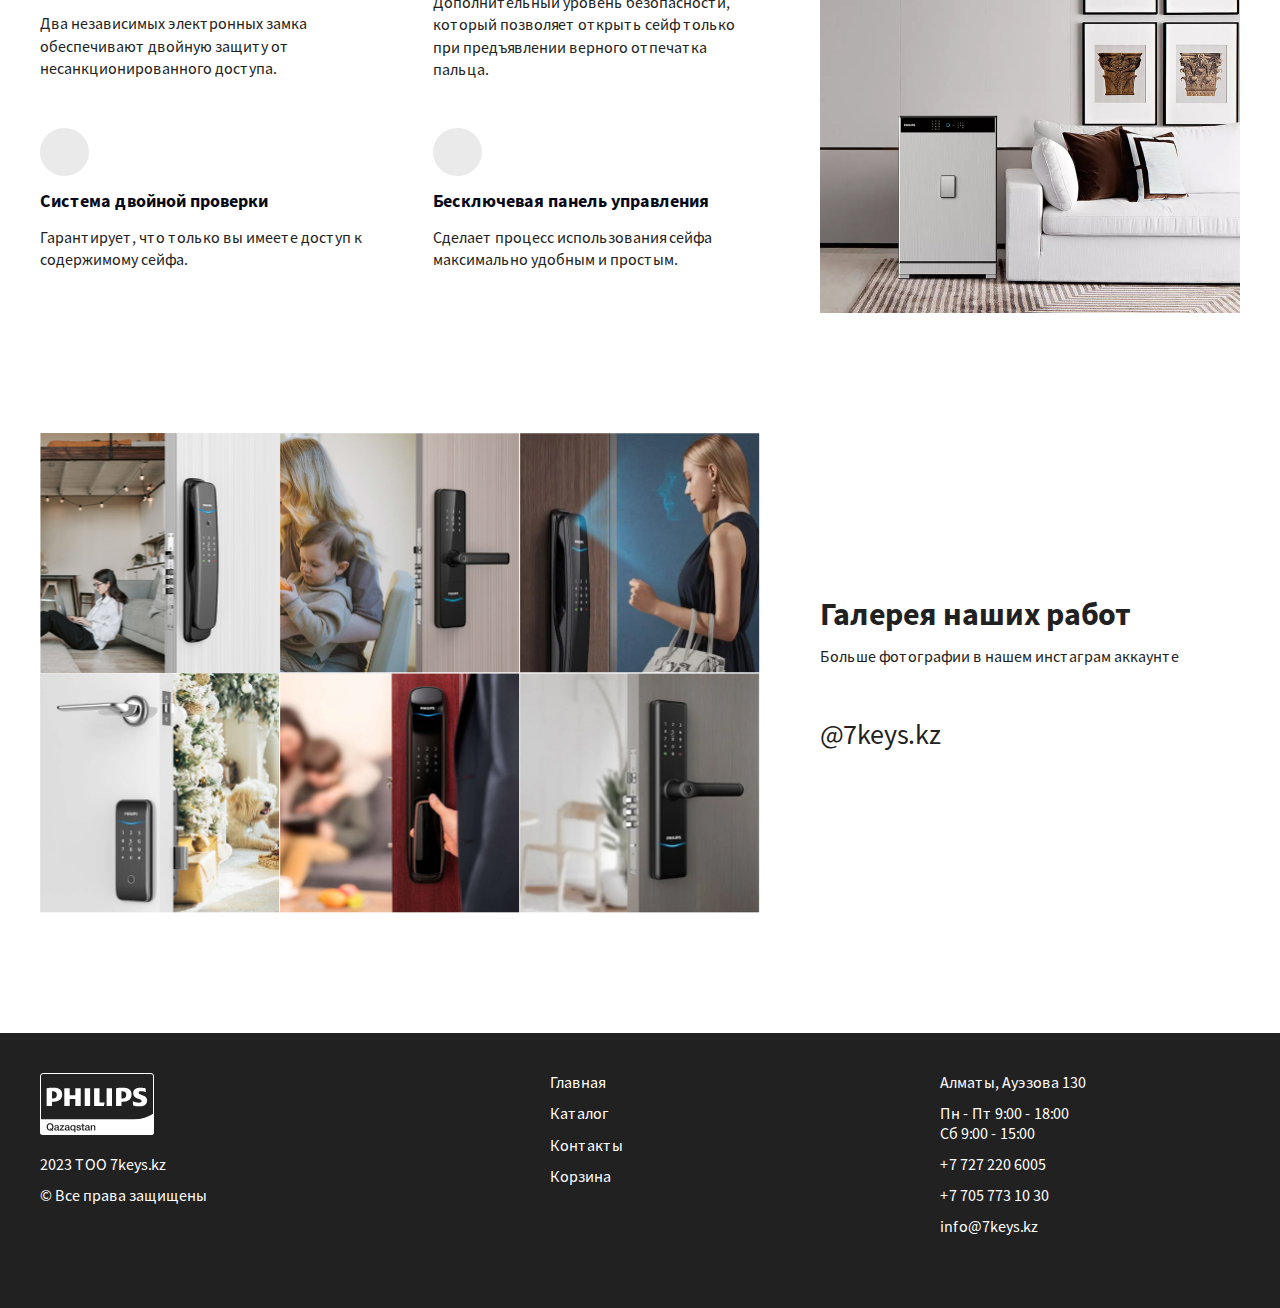
==== commit 7ca6276e: "partners adaptive" ====
--- a/index.html
+++ b/index.html
@@ -511,7 +511,7 @@
   <!-- Slider Locks -->
 
   <!-- Slider Projects -->
-  <section class="projects">
+  <section class="projects wrapper-block">
     <div class="wrapper">
       <div class="wrapper-header-withSb">
         <h2 class="wrapper-title">Проекты</h2>
@@ -614,34 +614,48 @@
   <!-- / Slider Projects -->
 
   <!-- Slider Partners -->
-  <!-- <section class="partners">
+  <section class="partners wrapper-block">
     <div class="wrapper">
       <h2 class="wrapper-title">Наши партнеры</h2>
-      <div class="partners-inner" id="partnersq32e">
-        <a class="partners-item" href="https://www.salicepaolo.it/ru/home/" target="_blank">
-          <img src="./assets/images/partners/partner-1.png" alt="">
-        </a>
-        <a class="partners-item" href="https://www.abloy.com/global/en-sg" target="_blank">
-          <img src="./assets/images/partners/partner-2.png" alt="">
-        </a>
-        <a class="partners-item" href="https://amig.es/export_en/" target="_blank">
-          <img src="./assets/images/partners/partner-3.png" alt="">
-        </a>
-        <a class="partners-item" href="https://www.lineacali.it/en/" target="_blank">
-          <img src="./assets/images/partners/partner-4.png" alt="">
-        </a>
-        <a class="partners-item" href="https://www.alfredoporro.it/" target="_blank">
-          <img src="./assets/images/partners/partner-5.png" alt="">
-        </a>
-        <a class="partners-item" href="https://www.ryobitools.com/" target="_blank">
-          <img src="./assets/images/partners/partner-6.png" alt="">
-        </a>
-        <a class="partners-item" href="https://www.tesa.es/en" target="_blank">
-          <img src="./assets/images/partners/partner-7.png" alt="">
-        </a>
-      </div>
-    </div>
-  </section> -->
+      <div class="partners-inner" id="partners">
+        <div class="partners-slide">
+          <a class="partners-item" href="https://www.salicepaolo.it/ru/home/" target="_blank">
+            <img src="./assets/images/partners/partner-1.png" alt="">
+          </a>
+        </div>
+        <div class="partners-slide">
+          <a class="partners-item" href="https://www.abloy.com/global/en-sg" target="_blank">
+            <img src="./assets/images/partners/partner-2.png" alt="">
+          </a>
+        </div>
+        <div class="partners-slide">
+          <a class="partners-item" href="https://amig.es/export_en/" target="_blank">
+            <img src="./assets/images/partners/partner-3.png" alt="">
+          </a>
+        </div>
+        <div class="partners-slide">
+          <a class="partners-item" href="https://www.lineacali.it/en/" target="_blank">
+            <img src="./assets/images/partners/partner-4.png" alt="">
+          </a>
+        </div>
+        <div class="partners-slide">
+          <a class="partners-item" href="https://www.alfredoporro.it/" target="_blank">
+            <img src="./assets/images/partners/partner-5.png" alt="">
+          </a>
+        </div>
+        <div class="partners-slide">
+          <a class="partners-item" href="https://www.ryobitools.com/" target="_blank">
+            <img src="./assets/images/partners/partner-6.png" alt="">
+          </a>
+        </div>
+        <div class="partners-slide">
+          <a class="partners-item" href="https://www.tesa.es/en" target="_blank">
+            <img src="./assets/images/partners/partner-7.png" alt="">
+          </a>
+        </div>
+      </div>
+    </div>
+  </section>
   <!-- / Slider Partners -->
 
   <!-- About Safe -->
--- a/assets/css/index.min.css
+++ b/assets/css/index.min.css
@@ -2293,9 +2293,12 @@
     font-size: 14px;
   }
 }
-.partners-inner {
-  display: flex;
-  grid-gap: 75px;
+.partners-slide {
+  height: 100%;
+  display: flex !important;
+  flex-direction: column;
+  align-items: center;
+  justify-content: center;
 }
 .partners-item {
   display: block;
@@ -2308,6 +2311,30 @@
 .partners-item:hover {
   filter: grayscale(0);
   opacity: 1;
+}
+@media (max-width: 1200px) {
+  .partners-item {
+    height: 85px;
+    width: 170px;
+  }
+}
+@media (max-width: 992px) {
+  .partners-item {
+    height: 75px;
+    width: 150px;
+  }
+}
+@media (max-width: 768px) {
+  .partners-item {
+    height: 69px;
+    width: 138px;
+  }
+}
+@media (max-width: 576px) {
+  .partners-item {
+    height: 55px;
+    width: 110px;
+  }
 }
 
 .projects-item {
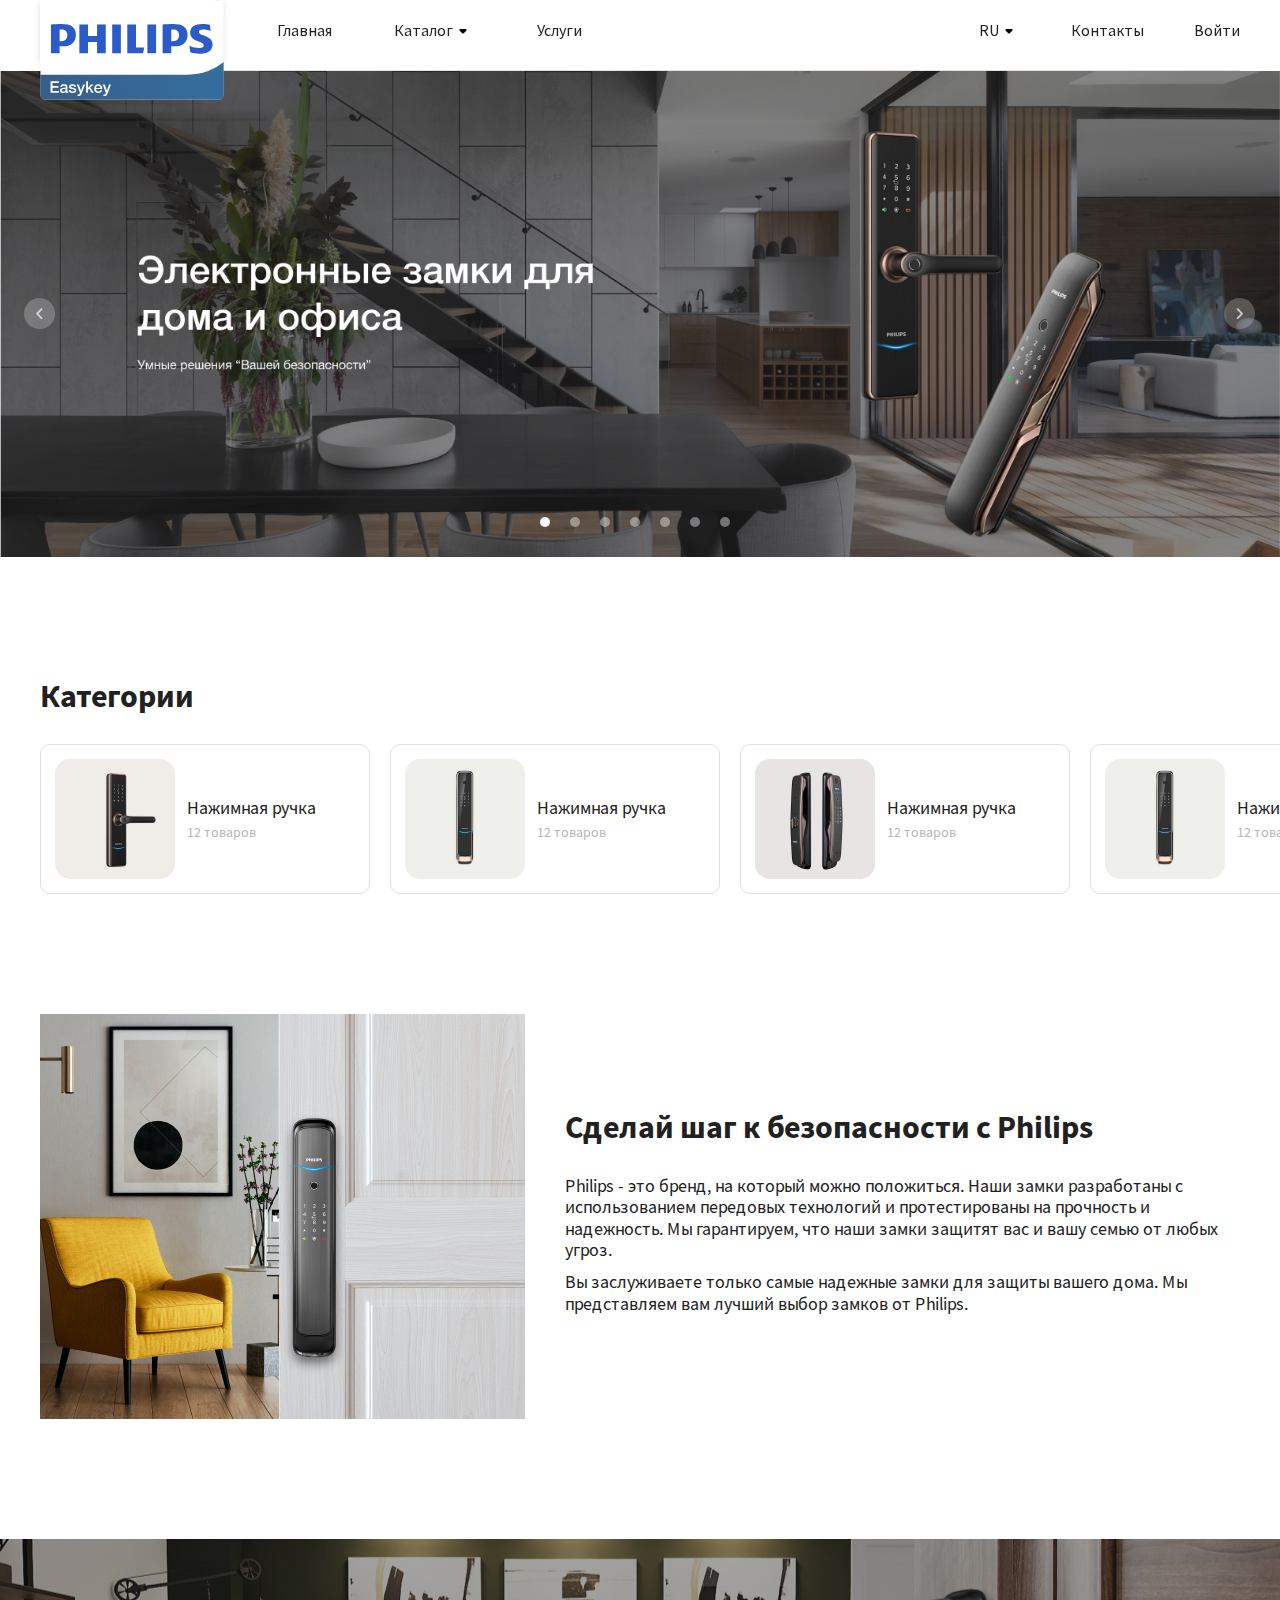
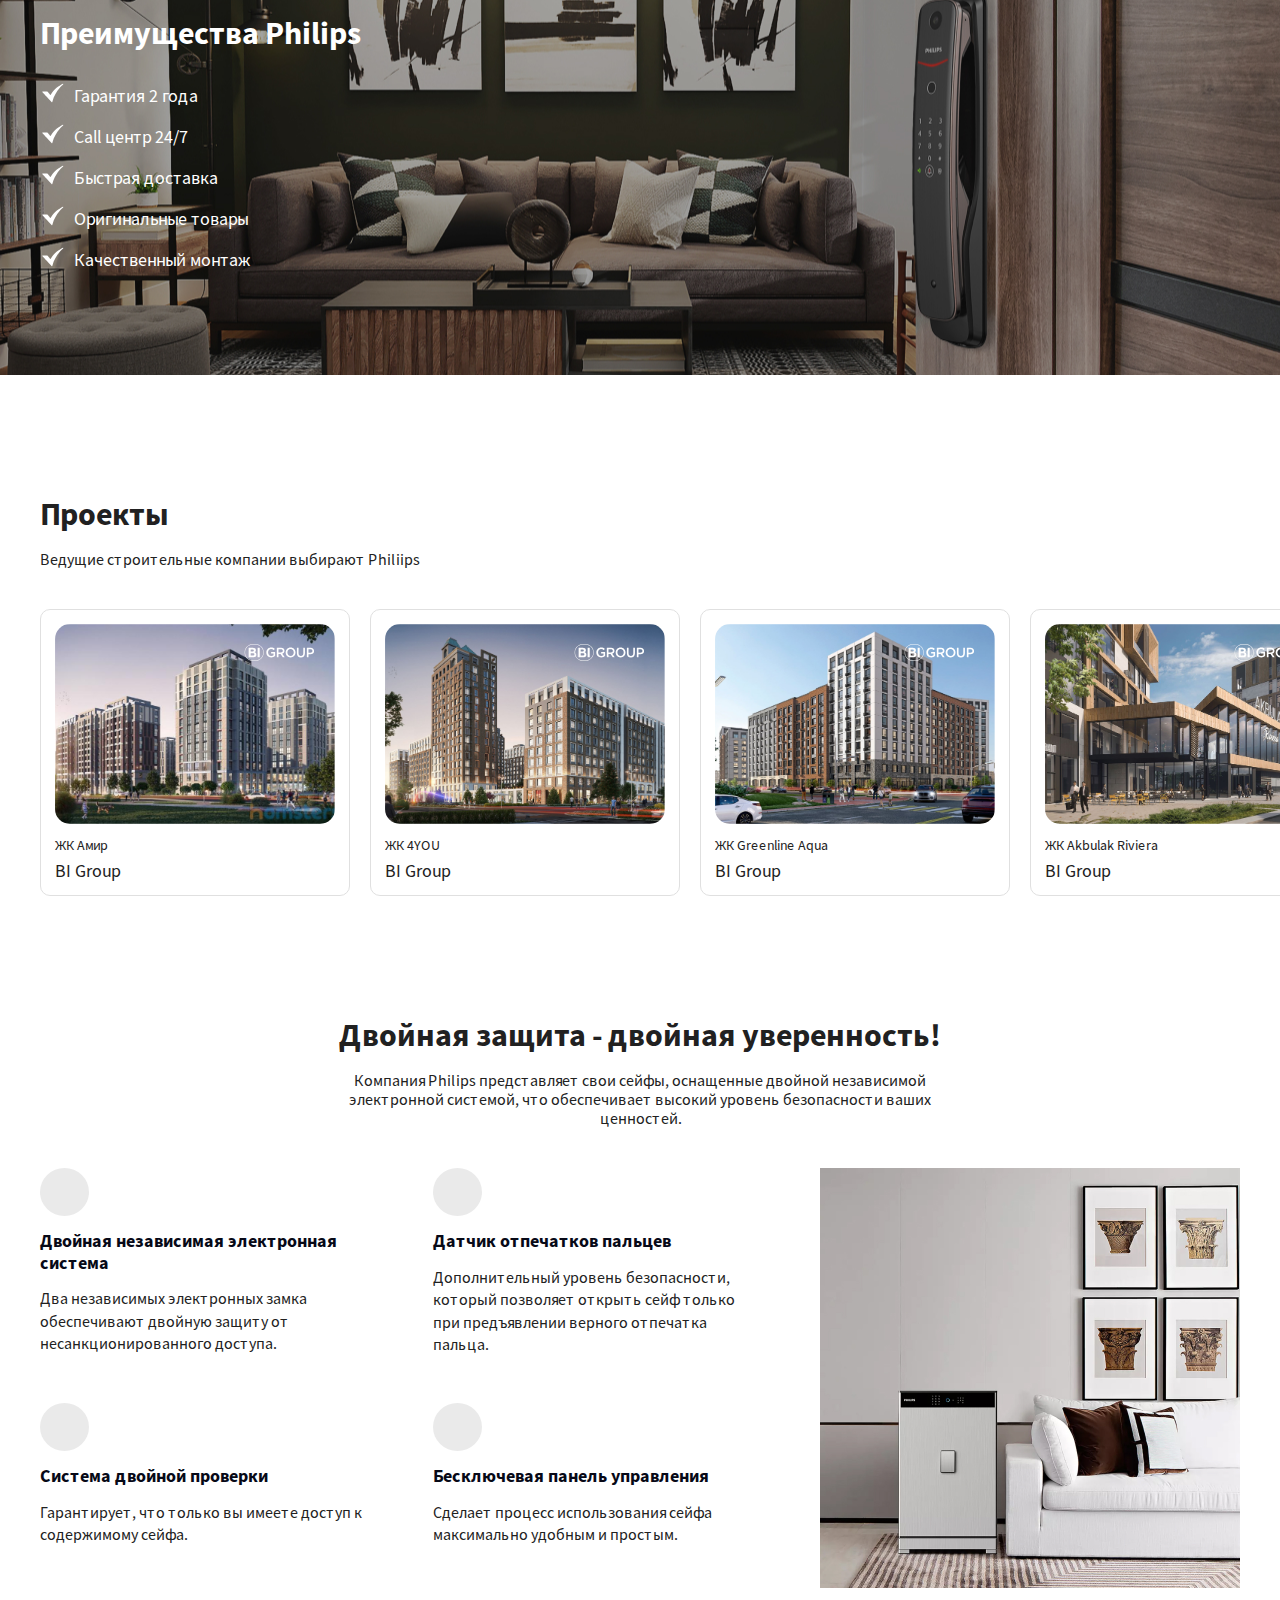
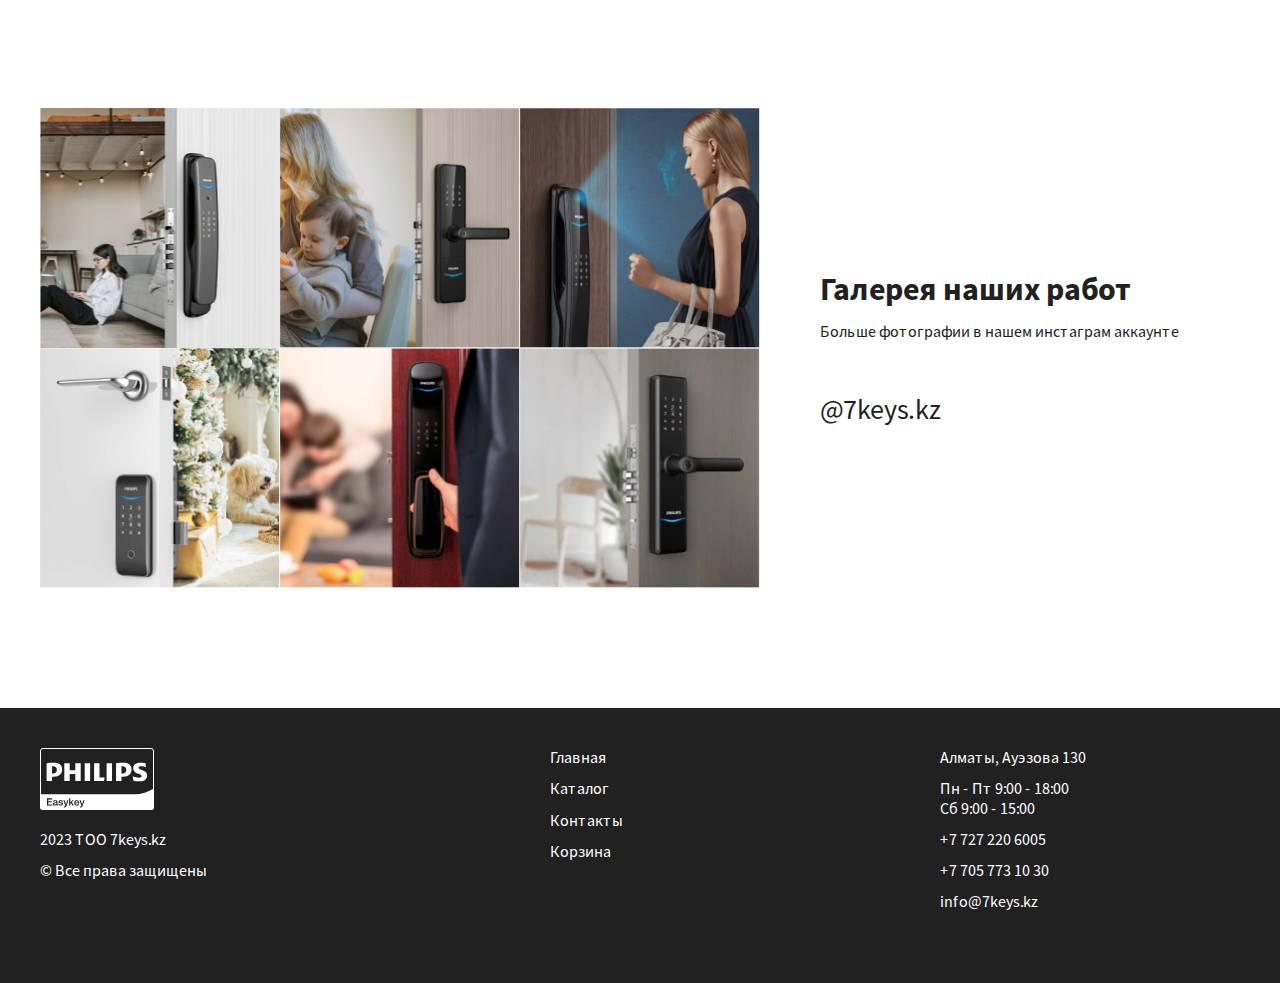
==== commit 5f8faf0a: "logo change" ====
--- a/index.html
+++ b/index.html
@@ -104,27 +104,16 @@
   <!-- Intro -->
   <section class="intro wrapper-block">
     <div class="intro-slider" id="intro-slider">
-      <div class="intro-slide" style="background-image: url(./assets/images/intro/intro-bg.jpg)">
-        <div class="wrapper">
-          <div class="intro-inner">
-            <div class="intro-col">
-              <h1 class="intro-title">Электронные замки <br> Philips</h1>
-              <p class="intro-text">Умные решения “Вашей безопасности”</p>
-      
-              <div class="intro-bottom">
-                <button class="intro-btn">Посмотреть</button>
-                <div class="intro-contacts">
-                  <p class="intro-contacts-text">г.Алматы, <br> улица Ауэзова, 130</p>
-                  <div class="line"></div>
-                  <p class="intro-contacts-text">Пн - Пт <br> 9:00 - 18:00</p>
-                </div>
-              </div>
-            </div>
-            <div class="intro-preview">
-              <img src="./assets/images/intro/intro-slide-keys.png" alt="">
-            </div>
-          </div>
-        </div>
+      <div class="intro-slide">
+        <div class="intro-slide-inner" style="background-image: url(./assets/images/intro/slide-0.jpg);"></div>
+      </div>
+
+      <div class="intro-slide">
+        <div class="intro-slide-inner" style="background-image: url(./assets/images/intro/slide-1.jpg);"></div>
+      </div>
+
+      <div class="intro-slide">
+        <div class="intro-slide-inner" style="background-image: url(./assets/images/intro/slide-2.jpg);"></div>
       </div>
 
       <div class="intro-slide">
@@ -614,7 +603,7 @@
   <!-- / Slider Projects -->
 
   <!-- Slider Partners -->
-  <section class="partners wrapper-block">
+  <!-- <section class="partners wrapper-block">
     <div class="wrapper">
       <h2 class="wrapper-title">Наши партнеры</h2>
       <div class="partners-inner" id="partners">
@@ -655,7 +644,7 @@
         </div>
       </div>
     </div>
-  </section>
+  </section> -->
   <!-- / Slider Partners -->
 
   <!-- About Safe -->
--- a/assets/css/index.min.css
+++ b/assets/css/index.min.css
@@ -1057,7 +1057,6 @@
 }
 .intro-slider {
   position: relative;
-  height: 520px;
   overflow: hidden;
 }
 .intro-slider .intro-slide:first-of-type {
@@ -1108,6 +1107,7 @@
   display: block;
   height: 10px;
   width: 10px;
+  padding: 0px;
   color: transparent !important;
   border-radius: 50%;
   background-color: rgba(255, 255, 255, 0.4);
@@ -1115,19 +1115,13 @@
 .intro-slider .slick-dots button::before {
   color: transparent !important;
 }
-.intro-slide {
+.intro-slide-inner {
   background-position: center;
   background-size: cover;
   background-repeat: no-repeat;
-}
-.intro-slide-inner {
-  height: 520px;
-  background-position: center;
-  background-size: cover;
-  background-repeat: no-repeat;
+  padding-bottom: 38%;
 }
 .intro-inner {
-  height: 520px;
   display: flex;
   align-items: center;
   justify-content: space-between;
@@ -1182,9 +1176,6 @@
   height: 100%;
 }
 @media (max-width: 1200px) {
-  .intro-slider {
-    height: 480px;
-  }
   .intro-slider .slick-arrow::before {
     height: 30px;
     width: 30px;
@@ -1202,11 +1193,7 @@
     height: 10px;
     width: 10px;
   }
-  .intro-slide-inner {
-    height: 480px;
-  }
   .intro-inner {
-    height: 480px;
     padding: 40px 30px;
   }
   .intro-title {
@@ -1230,9 +1217,6 @@
   }
 }
 @media (max-width: 992px) {
-  .intro-slider {
-    height: 400px;
-  }
   .intro-slider .slick-arrow::before {
     height: 28px;
     width: 28px;
@@ -1250,11 +1234,7 @@
     height: 8px;
     width: 8px;
   }
-  .intro-slide-inner {
-    height: 400px;
-  }
   .intro-inner {
-    height: 400px;
     padding: 50px 30px;
   }
   .intro-title {
@@ -1278,24 +1258,17 @@
   }
 }
 @media (max-width: 768px) {
-  .intro-slider {
-    height: 300px;
-  }
   .intro-slider .slick-arrow {
     display: none !important;
   }
   .intro-slider .slick-dots {
-    bottom: 12px;
+    bottom: 6px;
   }
   .intro-slider .slick-dots button {
     height: 8px;
     width: 8px;
   }
-  .intro-slide-inner {
-    height: 300px;
-  }
   .intro-inner {
-    height: 300px;
     padding: 30px 20px 50px;
   }
   .intro-title {
@@ -1322,24 +1295,17 @@
   }
 }
 @media (max-width: 576px) {
-  .intro-slider {
-    height: 320px;
-  }
   .intro-slider .slick-arrow {
     display: none !important;
   }
   .intro-slider .slick-dots {
-    bottom: 8px;
+    bottom: 2px;
   }
   .intro-slider .slick-dots button {
-    height: 6px;
-    width: 6px;
-  }
-  .intro-slide-inner {
-    height: 320px;
+    height: 8px;
+    width: 8px;
   }
   .intro-inner {
-    height: 320px;
     padding: 30px 10px 40px;
   }
   .intro-title {
@@ -1425,7 +1391,7 @@
   }
 }
 .advantages {
-  background: url("../images/advantages-bg.jpg") center no-repeat;
+  background: url("../images/advantages-bg.jpg") right no-repeat;
   background-size: cover;
 }
 .advantages-inner {
@@ -2293,50 +2259,6 @@
     font-size: 14px;
   }
 }
-.partners-slide {
-  height: 100%;
-  display: flex !important;
-  flex-direction: column;
-  align-items: center;
-  justify-content: center;
-}
-.partners-item {
-  display: block;
-  height: 105px;
-  width: 210px;
-  filter: grayscale(1);
-  opacity: 0.6;
-  transition: all 0.3s ease-in-out;
-}
-.partners-item:hover {
-  filter: grayscale(0);
-  opacity: 1;
-}
-@media (max-width: 1200px) {
-  .partners-item {
-    height: 85px;
-    width: 170px;
-  }
-}
-@media (max-width: 992px) {
-  .partners-item {
-    height: 75px;
-    width: 150px;
-  }
-}
-@media (max-width: 768px) {
-  .partners-item {
-    height: 69px;
-    width: 138px;
-  }
-}
-@media (max-width: 576px) {
-  .partners-item {
-    height: 55px;
-    width: 110px;
-  }
-}
-
 .projects-item {
   display: flex;
   align-items: center;
